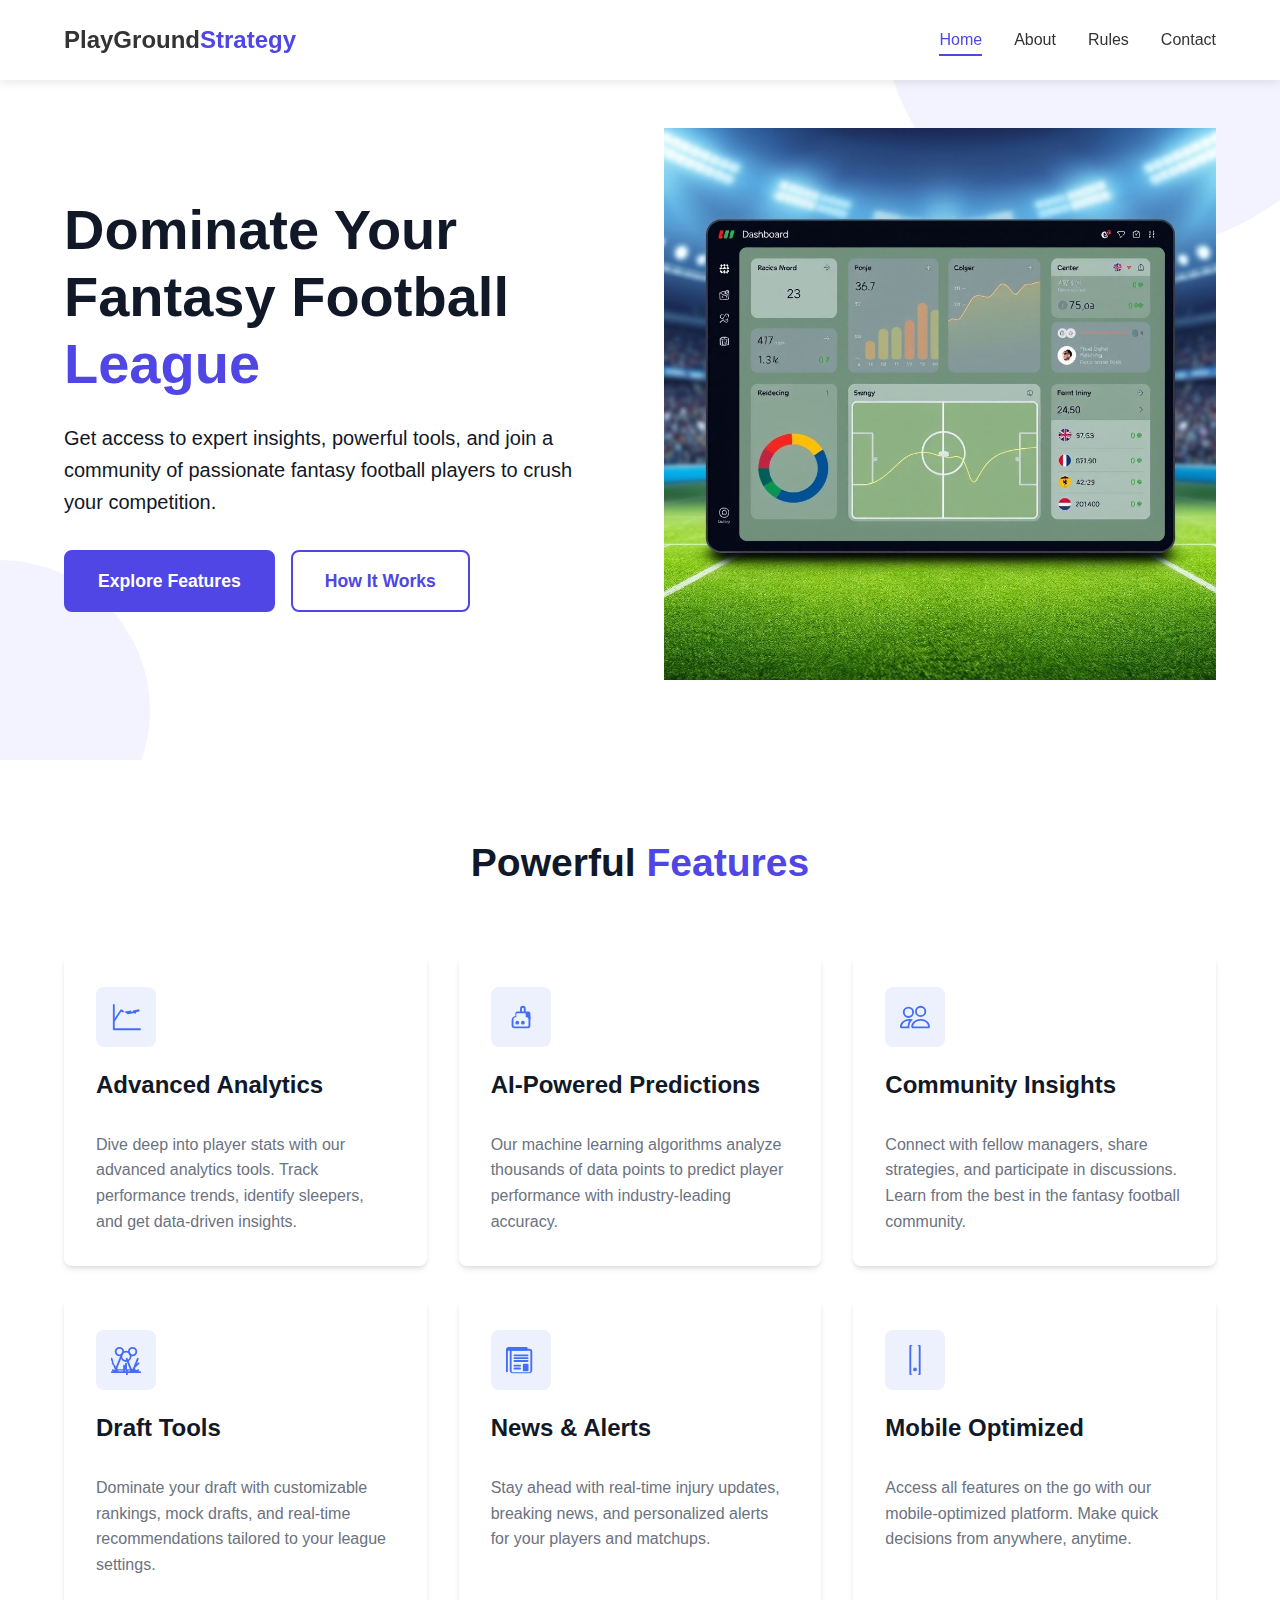
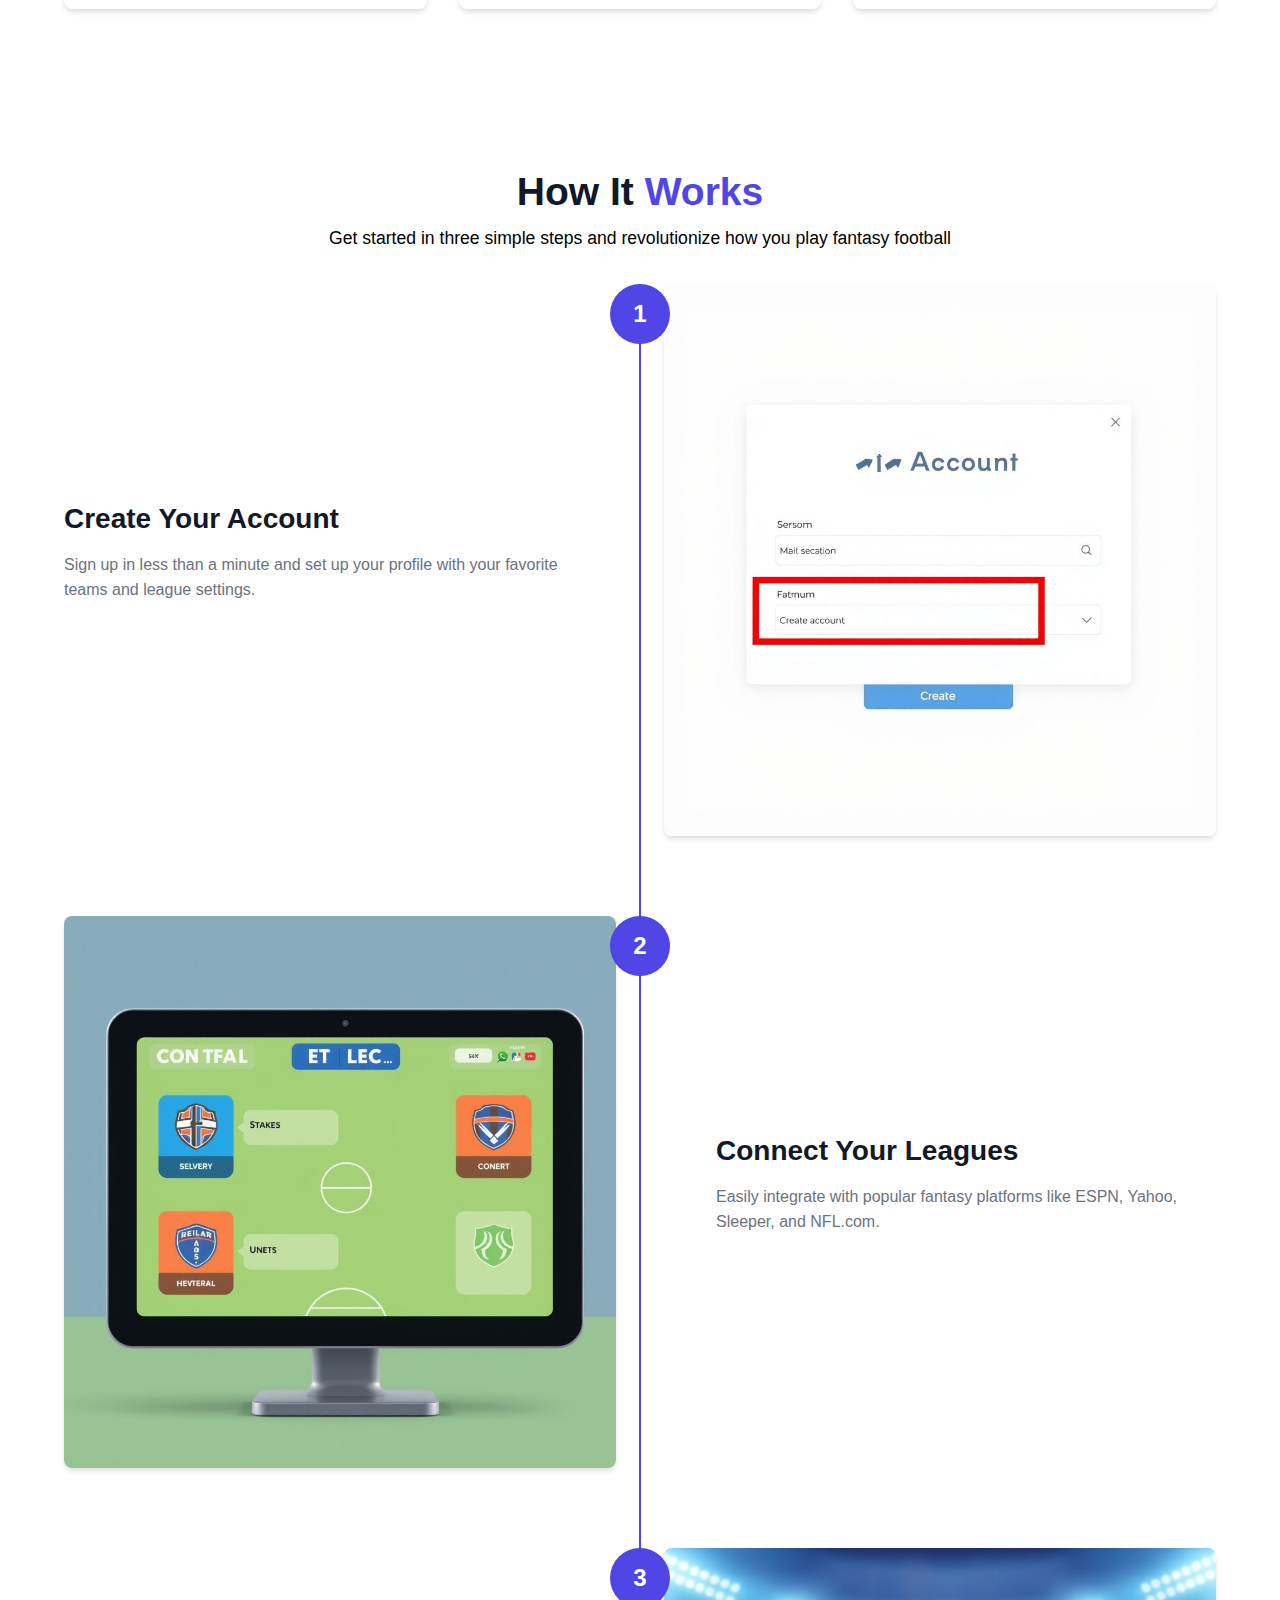
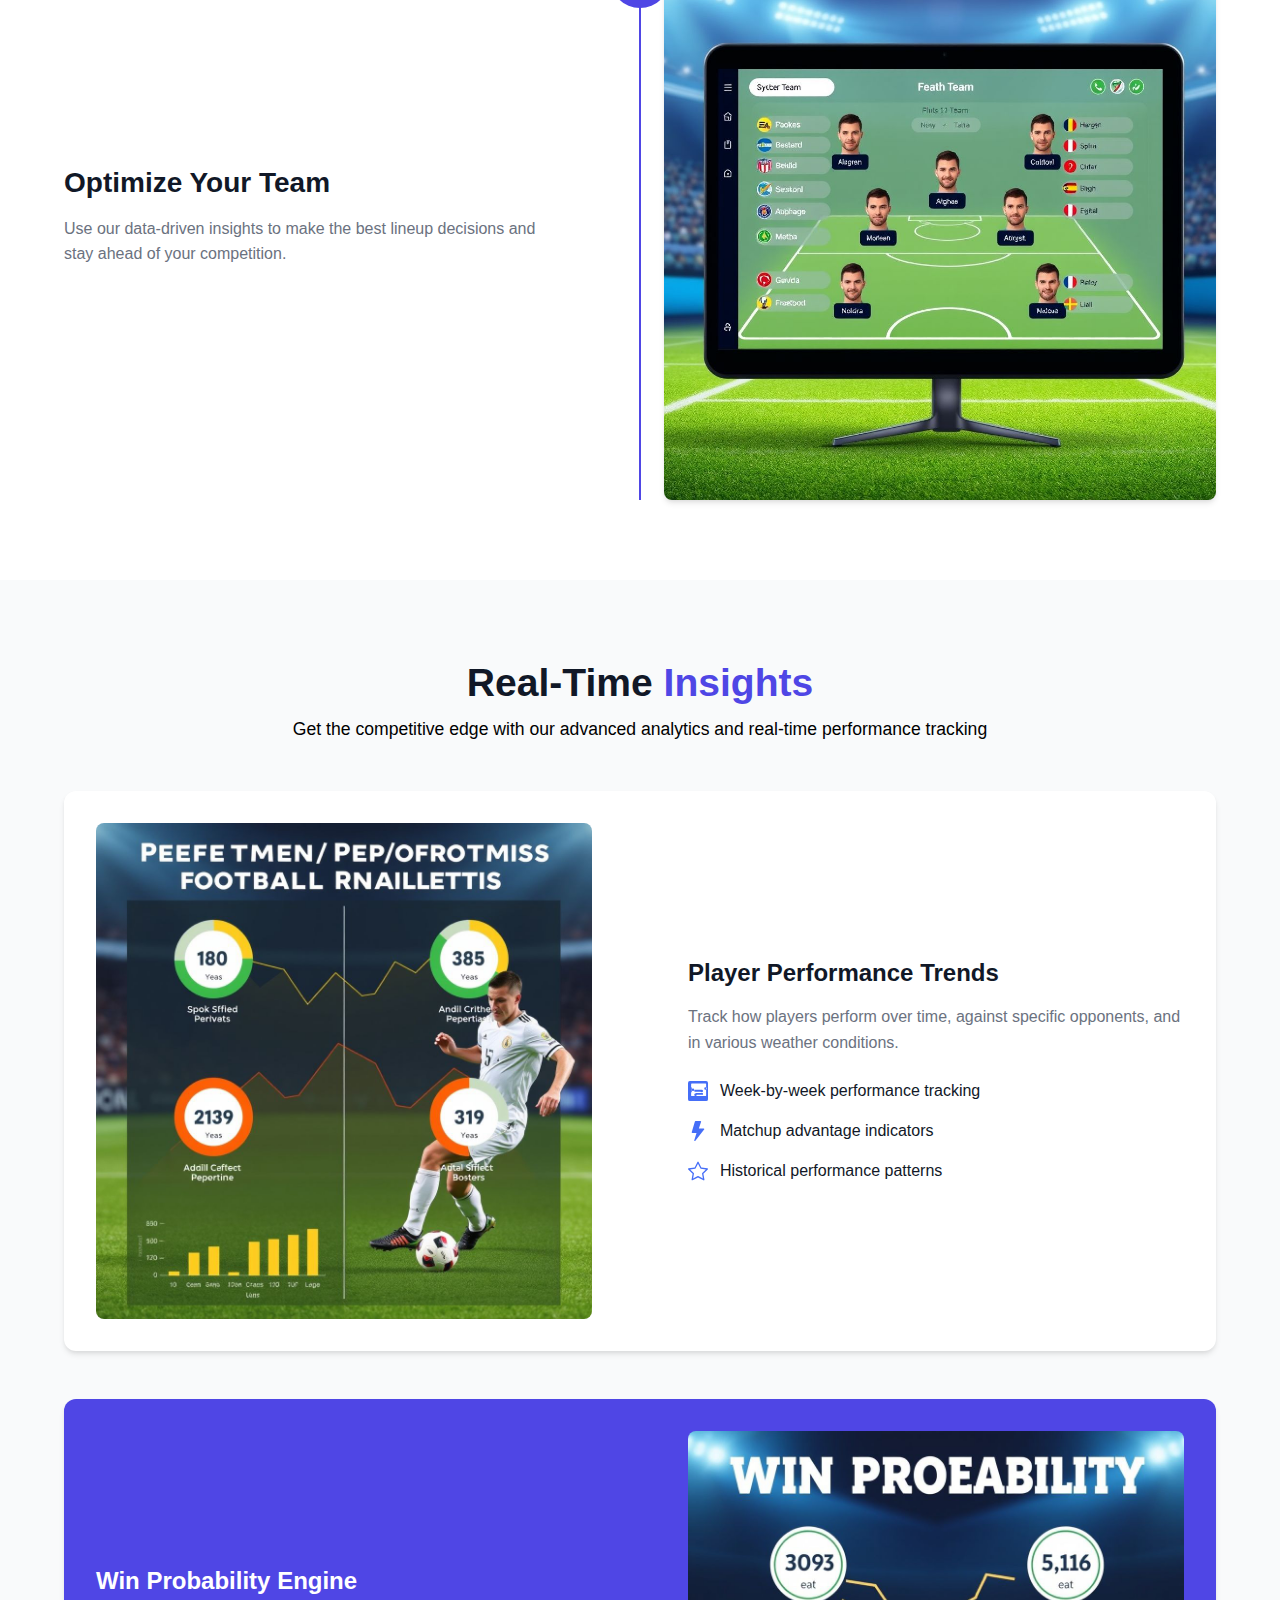
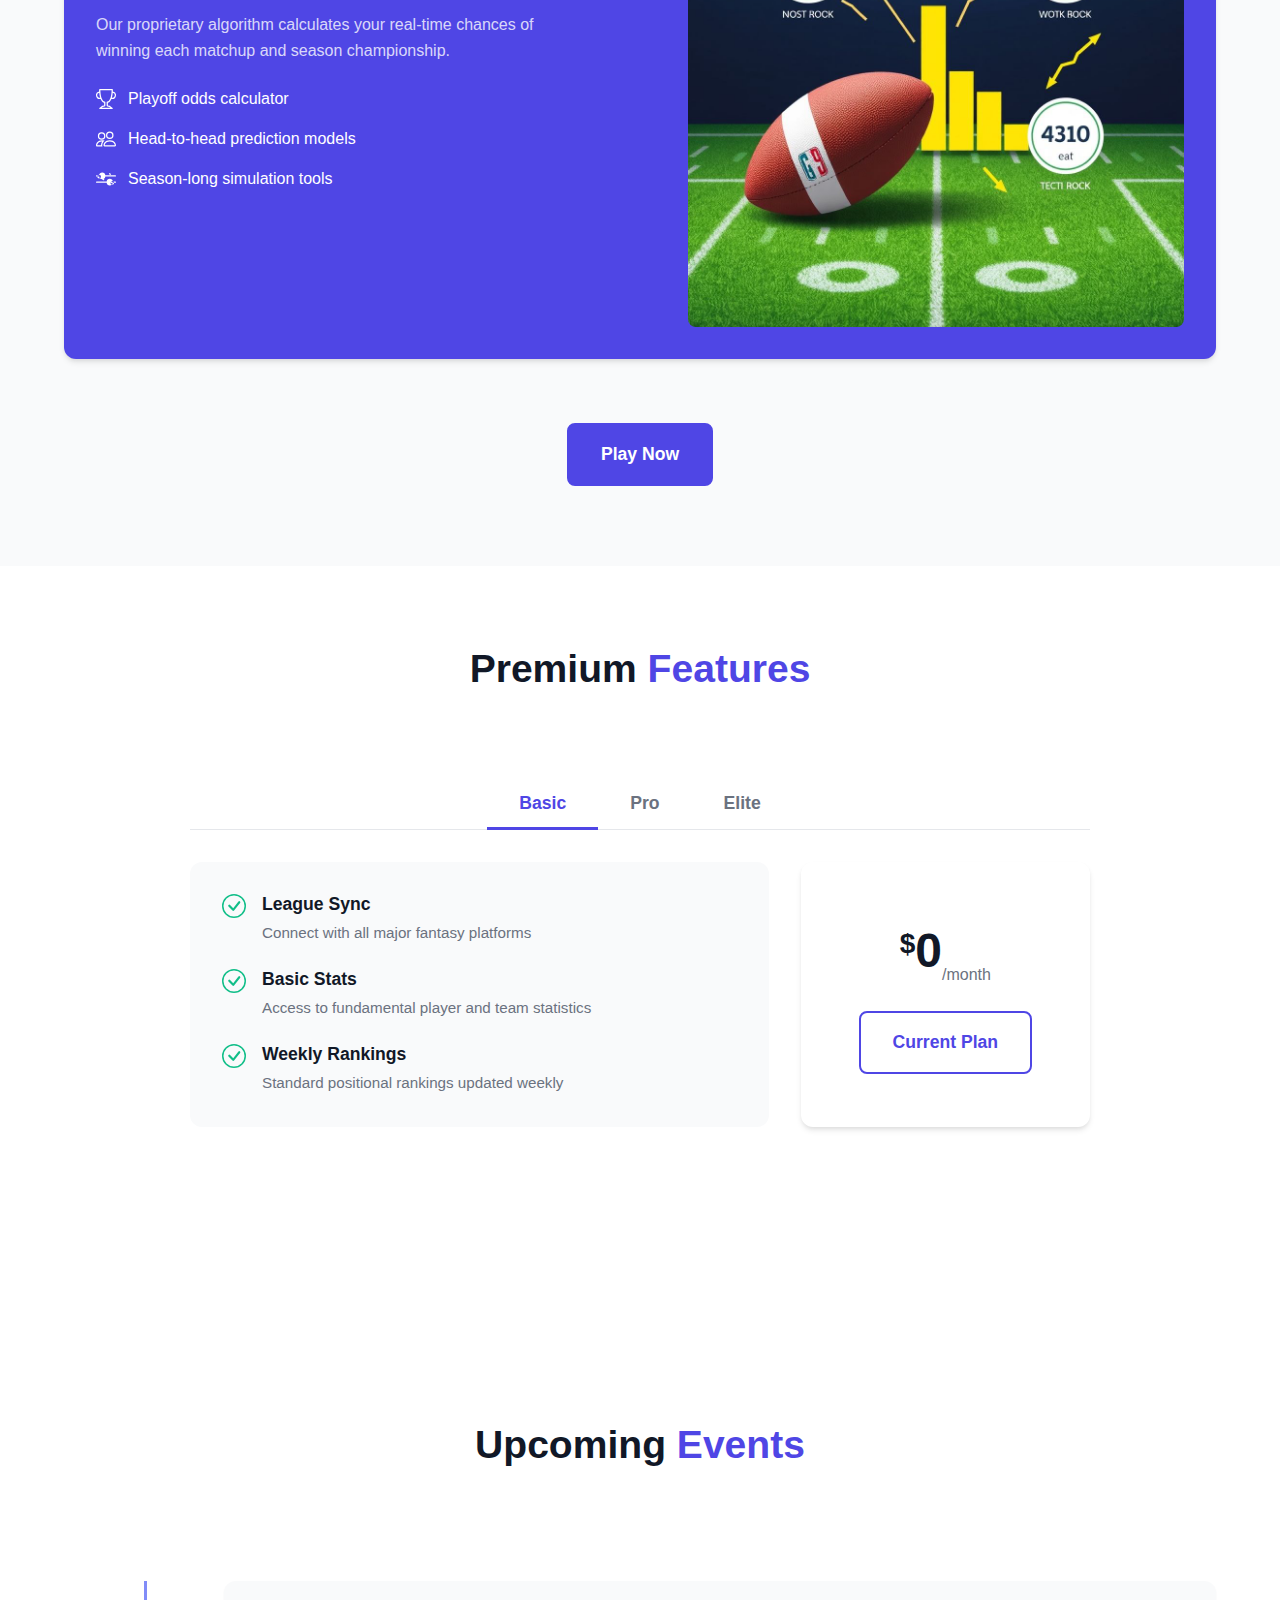
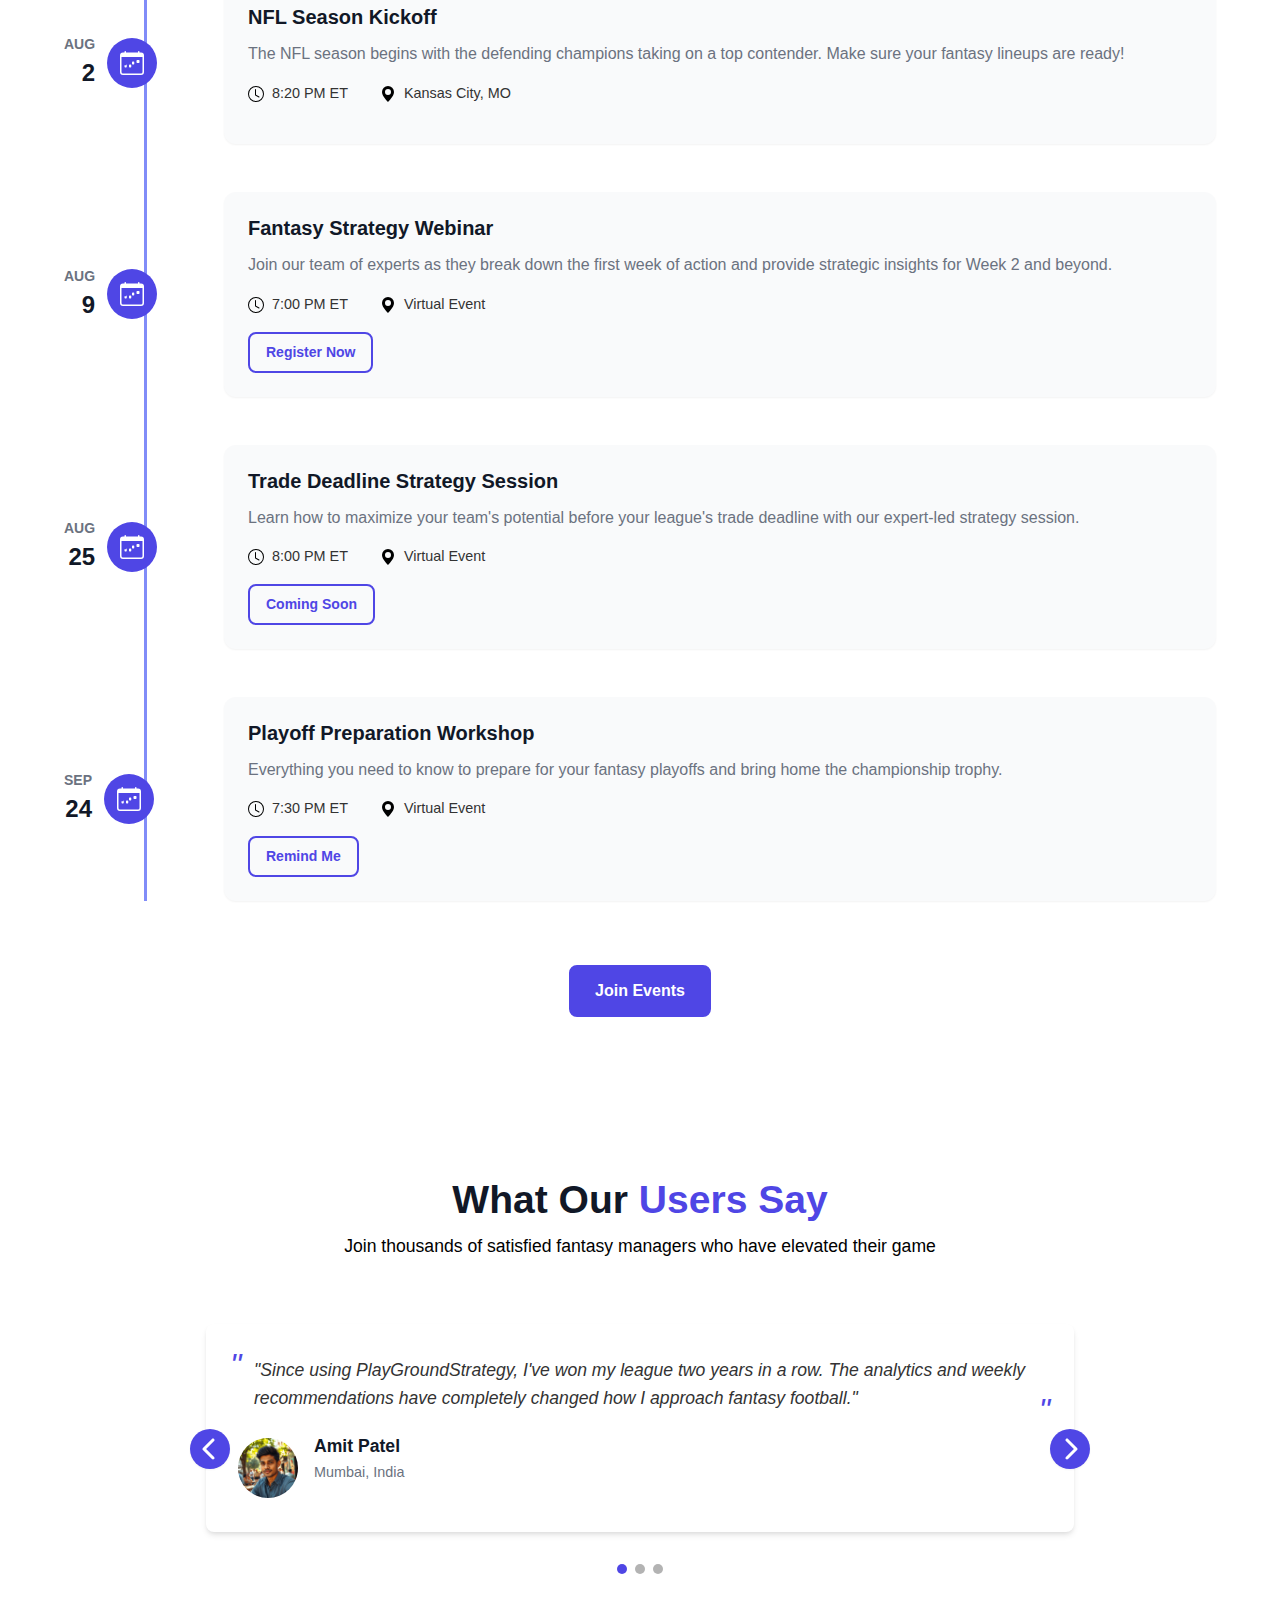
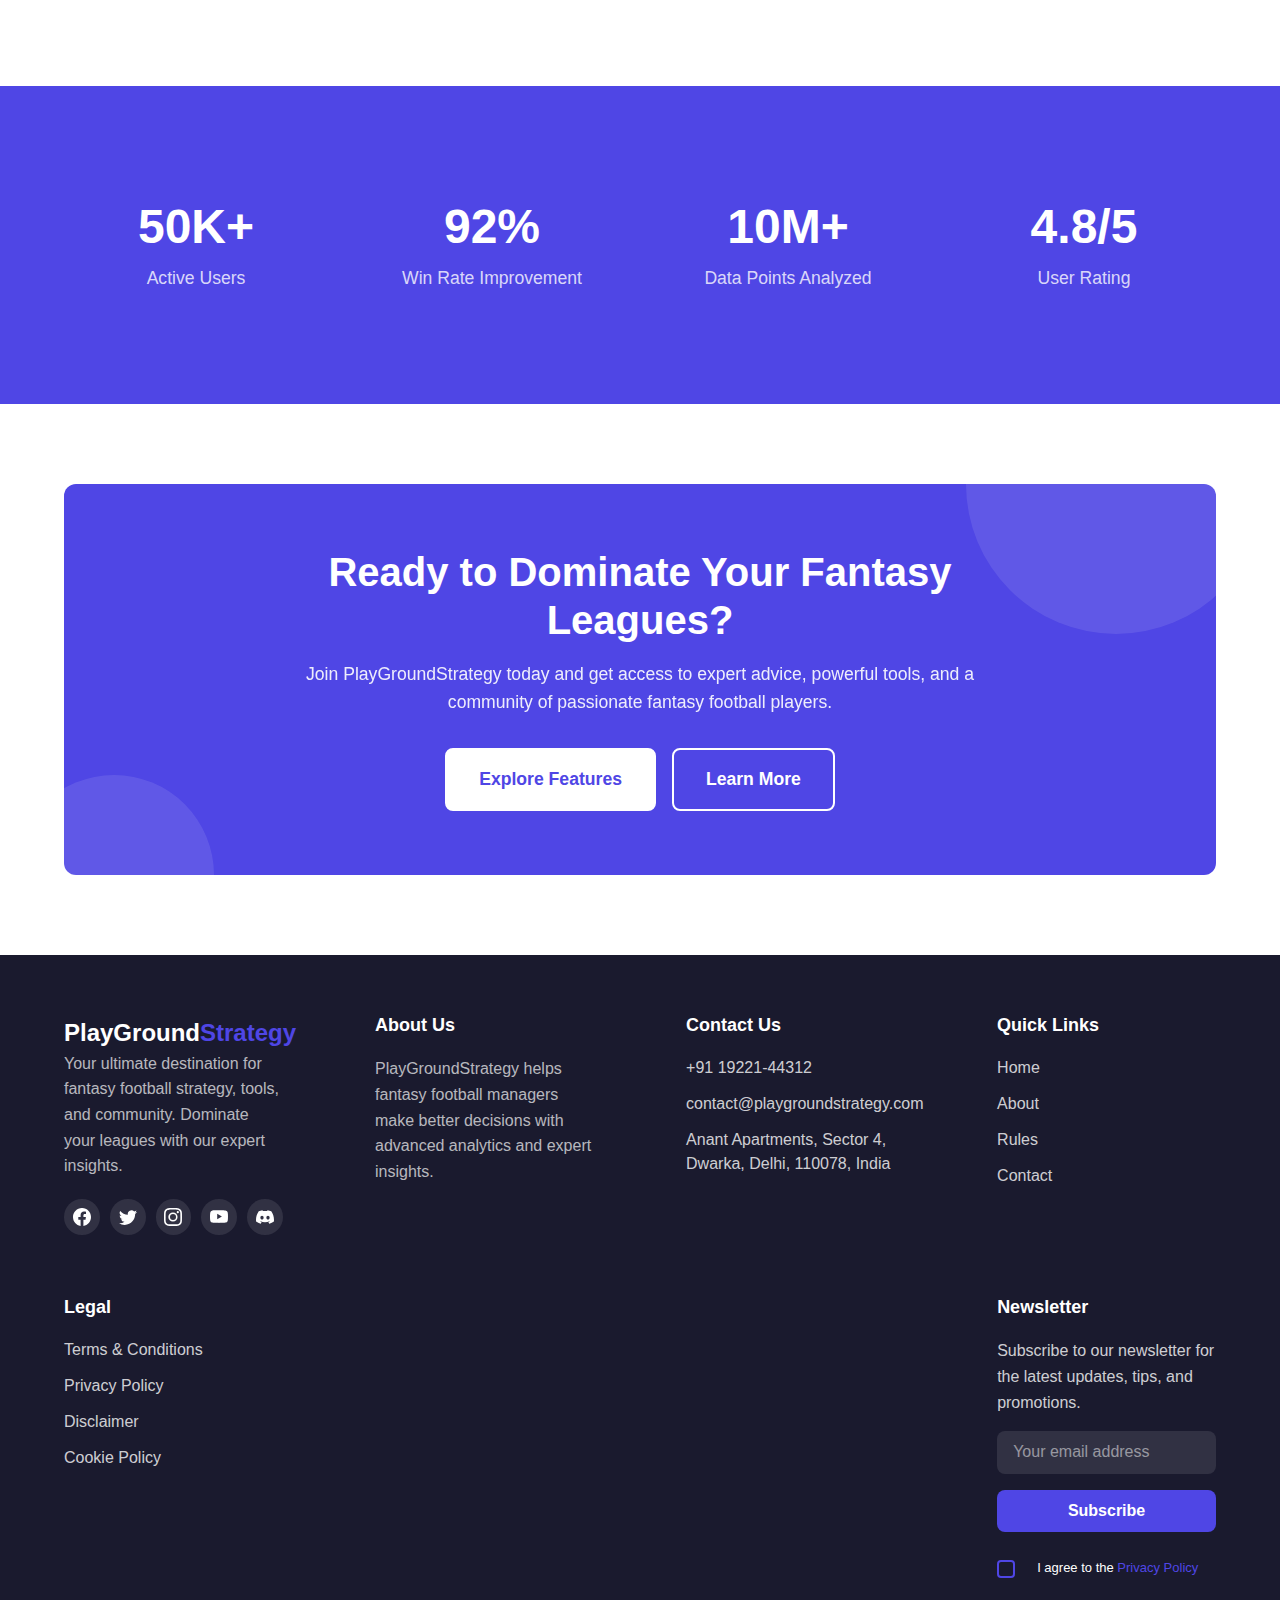
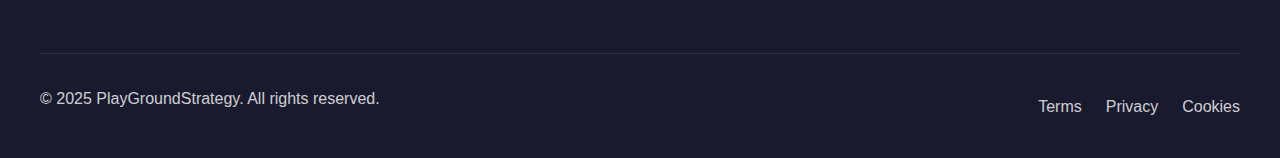
==== index.html @ 91239f59 "initial commit" ====
<!DOCTYPE html>
<html lang="en">
<head>
    <meta charset="UTF-8">
    <meta name="viewport" content="width=device-width, initial-scale=1.0">
    <title>PlayGroundStrategy - Fantasy Football Platform</title>
    <meta name="description" content="Elevate your fantasy football game with PlayGroundStrategy. Get expert insights, powerful tools, and join a community of passionate fantasy football players.">
    <link rel="canonical" href="https://championleaguezone.com/" />
    
    <!-- Favicon -->
    <link rel="shortcut icon" href="images/favicon.ico" type="image/x-icon">
    
    <!-- CSS -->
    <link rel="stylesheet" href="css/reset.css">
    <link rel="stylesheet" href="css/fonts.css">
    <link rel="stylesheet" href="css/style.css">
  
</head>
<body>
    <!-- Header Section -->
    <header class="header">
        <div class="container">
            <div class="header__inner">
                <a href="index.html" class="logo">
                    <span class="logo__text">PlayGround<span class="logo__highlight">Strategy</span></span>
                </a>
                <nav class="nav">
                    <ul class="nav__list">
                        <li><a href="index.html" class="nav__link active">Home</a></li>
                        <li><a href="about.html" class="nav__link">About</a></li>
                        <li><a href="rules.html" class="nav__link">Rules</a></li>
                        <li><a href="contact.html" class="nav__link">Contact</a></li>
                    </ul>
                </nav>
                
                <button class="menu-toggle">
                    <span class="menu-toggle__bar"></span>
                    <span class="menu-toggle__bar"></span>
                    <span class="menu-toggle__bar"></span>
                </button>
            </div>
        </div>
    </header>
<main>
    <!-- Hero Section -->
    <section class="hero">
        <div class="container">
            <div class="hero__inner">
                <div class="hero__content">
                    <h1 class="hero__title">Dominate Your Fantasy Football <span class="highlight">League</span></h1>
                    <p class="hero__subtitle">Get access to expert insights, powerful tools, and join a community of passionate fantasy football players to crush your competition.</p>
                    <div class="hero__buttons">
                        <a href="#features" class="btn btn--primary btn--large">Explore Features</a>
                        <a href="#how-it-works" class="btn btn--outline btn--large">How It Works</a>
                    </div>
                </div>
                <div class="hero__image">
                    <img src="images/hero-image.jpg" alt="Fantasy Football Dashboard">
                </div>
            </div>
        </div>
        <div class="hero__background">
            <div class="hero__shape hero__shape--1"></div>
            <div class="hero__shape hero__shape--2"></div>
        </div>
    </section>

    <!-- Features Section -->
    <section id="features" class="features">
        <div class="container">
            <div class="section-header">
                <h2 class="section-title">Powerful <span class="highlight">Features</span></h2>
                <p class="section-subtitle">Everything you need to make smarter decisions and win your fantasy leagues</p>
            </div>
            <div class="features__grid">
                <div class="feature-card">
                    <div class="feature-card__icon">
                        <img src="images/icons/chart-line.svg" alt="Analytics" class="icon">
                    </div>
                    <h3 class="feature-card__title">Advanced Analytics</h3>
                    <p class="feature-card__text">Dive deep into player stats with our advanced analytics tools. Track performance trends, identify sleepers, and get data-driven insights.</p>
                </div>
                <div class="feature-card">
                    <div class="feature-card__icon">
                        <img src="images/icons/robot.svg" alt="AI" class="icon">
                    </div>
                    <h3 class="feature-card__title">AI-Powered Predictions</h3>
                    <p class="feature-card__text">Our machine learning algorithms analyze thousands of data points to predict player performance with industry-leading accuracy.</p>
                </div>
                <div class="feature-card">
                    <div class="feature-card__icon">
                        <img src="images/icons/users.svg" alt="Community" class="icon">
                    </div>
                    <h3 class="feature-card__title">Community Insights</h3>
                    <p class="feature-card__text">Connect with fellow managers, share strategies, and participate in discussions. Learn from the best in the fantasy football community.</p>
                </div>
                <div class="feature-card">
                    <div class="feature-card__icon">
                        <img src="images/icons/tools.svg" alt="Draft Tools" class="icon">
                    </div>
                    <h3 class="feature-card__title">Draft Tools</h3>
                    <p class="feature-card__text">Dominate your draft with customizable rankings, mock drafts, and real-time recommendations tailored to your league settings.</p>
                </div>
                <div class="feature-card">
                    <div class="feature-card__icon">
                        <img src="images/icons/newspaper.svg" alt="News" class="icon">
                    </div>
                    <h3 class="feature-card__title">News & Alerts</h3>
                    <p class="feature-card__text">Stay ahead with real-time injury updates, breaking news, and personalized alerts for your players and matchups.</p>
                </div>
                <div class="feature-card">
                    <div class="feature-card__icon">
                        <img src="images/icons/mobile.svg" alt="Mobile" class="icon">
                    </div>
                    <h3 class="feature-card__title">Mobile Optimized</h3>
                    <p class="feature-card__text">Access all features on the go with our mobile-optimized platform. Make quick decisions from anywhere, anytime.</p>
                </div>
            </div>
        </div>
    </section>

    <!-- How It Works Section -->
    <section id="how-it-works" class="how-it-works">
        <div class="container">
            <div class="section-header">
                <h2 class="section-title">How It <span class="highlight">Works</span></h2>
                <p class="section-subtitle">Get started in three simple steps and revolutionize how you play fantasy football</p>
            </div>
            <div class="steps">
                <div class="step">
                    <div class="step__number">1</div>
                    <div class="step__content">
                        <h3 class="step__title">Create Your Account</h3>
                        <p class="step__text">Sign up in less than a minute and set up your profile with your favorite teams and league settings.</p>
                    </div>
                    <div class="step__image">
                        <img src="images/step1.jpg" alt="Create Account">
                    </div>
                </div>
                <div class="step">
                    <div class="step__number">2</div>
                    <div class="step__content">
                        <h3 class="step__title">Connect Your Leagues</h3>
                        <p class="step__text">Easily integrate with popular fantasy platforms like ESPN, Yahoo, Sleeper, and NFL.com.</p>
                    </div>
                    <div class="step__image">
                        <img src="images/step2.jpg" alt="Connect Leagues">
                    </div>
                </div>
                <div class="step">
                    <div class="step__number">3</div>
                    <div class="step__content">
                        <h3 class="step__title">Optimize Your Team</h3>
                        <p class="step__text">Use our data-driven insights to make the best lineup decisions and stay ahead of your competition.</p>
                    </div>
                    <div class="step__image">
                        <img src="images/step3.jpg" alt="Optimize Team">
                    </div>
                </div>
            </div>
        </div>
    </section>
    
    <!-- Game Stats Section (NEW) -->
    <section id="game-stats" class="game-stats">
        <div class="container">
            <div class="section-header">
                <h2 class="section-title">Real-Time <span class="highlight">Insights</span></h2>
                <p class="section-subtitle">Get the competitive edge with our advanced analytics and real-time performance tracking</p>
            </div>
            
            <div class="game-stats__grid">
                <div class="game-stats__card">
                    <div class="game-stats__chart">
                        <img src="images/chart-sample.jpg" alt="Performance Analytics" class="game-stats__chart-img">
                    </div>
                    <div class="game-stats__content">
                        <h3 class="game-stats__title">Player Performance Trends</h3>
                        <p class="game-stats__text">Track how players perform over time, against specific opponents, and in various weather conditions.</p>
                        <ul class="game-stats__features">
                            <li>
                                <img src="images/icons/chart.svg" alt="Chart" class="icon">
                                <span>Week-by-week performance tracking</span>
                            </li>
                            <li>
                                <img src="images/icons/lightning.svg" alt="Lightning" class="icon">
                                <span>Matchup advantage indicators</span>
                            </li>
                            <li>
                                <img src="images/icons/star.svg" alt="Star" class="icon">
                                <span>Historical performance patterns</span>
                            </li>
                        </ul>
                    </div>
                </div>
                
                <div class="game-stats__card game-stats__card--alt">
                    <div class="game-stats__content">
                        <h3 class="game-stats__title">Win Probability Engine</h3>
                        <p class="game-stats__text">Our proprietary algorithm calculates your real-time chances of winning each matchup and season championship.</p>
                        <ul class="game-stats__features">
                            <li>
                                <img src="images/icons/trophy.svg" alt="Trophy" class="icon">
                                <span>Playoff odds calculator</span>
                            </li>
                            <li>
                                <img src="images/icons/users.svg" alt="Users" class="icon">
                                <span>Head-to-head prediction models</span>
                            </li>
                            <li>
                                <img src="images/icons/random.svg" alt="Random" class="icon">
                                <span>Season-long simulation tools</span>
                            </li>
                        </ul>
                    </div>
                    <div class="game-stats__chart">
                        <img src="images/win-probability.jpg" alt="Win Probability" class="game-stats__chart-img">
                    </div>
                </div>
            </div>
            
            <div class="text-center mt-4">
                <a href="contact.html" class="btn btn--primary btn--large">Play Now</a>
            </div>
        </div>
    </section>
    
    <!-- Premium Features Section (NEW) -->
    <section id="premium" class="premium">
        <div class="container">
            <div class="premium__inner">
                <div class="section-header">
                    <h2 class="section-title">Premium <span class="highlight">Features</span></h2>
                    <p class="section-subtitle">Take your fantasy football game to the next level with our premium offerings</p>
                </div>
                
                <div class="premium__tabs">
                    <div class="premium__tab-nav">
                        <button class="premium__tab-btn active" data-tab="basic">Basic</button>
                        <button class="premium__tab-btn" data-tab="pro">Pro</button>
                        <button class="premium__tab-btn" data-tab="elite">Elite</button>
                    </div>
                    
                    <div class="premium__tab-content">
                        <div class="premium__tab-pane active" id="basic">
                            <div class="premium__features">
                                <div class="premium__feature">
                                    <div class="premium__feature-icon">
                                        <img src="images/icons/check-circle.svg" alt="Check" class="icon">
                                    </div>
                                    <div class="premium__feature-text">
                                        <h4>League Sync</h4>
                                        <p>Connect with all major fantasy platforms</p>
                                    </div>
                                </div>
                                <div class="premium__feature">
                                    <div class="premium__feature-icon">
                                        <img src="images/icons/check-circle.svg" alt="Check" class="icon">
                                    </div>
                                    <div class="premium__feature-text">
                                        <h4>Basic Stats</h4>
                                        <p>Access to fundamental player and team statistics</p>
                                    </div>
                                </div>
                                <div class="premium__feature">
                                    <div class="premium__feature-icon">
                                        <img src="images/icons/check-circle.svg" alt="Check" class="icon">
                                    </div>
                                    <div class="premium__feature-text">
                                        <h4>Weekly Rankings</h4>
                                        <p>Standard positional rankings updated weekly</p>
                                    </div>
                                </div>
                            </div>
                            <div class="premium__cta">
                                <div class="premium__price">
                                    <span class="premium__price-currency">$</span>
                                    <span class="premium__price-amount">0</span>
                                    <span class="premium__price-period">/month</span>
                                </div>
                                <a href="javascript:void(0);" class="btn btn--outline btn--large">Current Plan</a>
                            </div>
                        </div>
                        
                        <div class="premium__tab-pane" id="pro">
                            <div class="premium__features">
                                <div class="premium__feature">
                                    <div class="premium__feature-icon">
                                        <img src="images/icons/check-circle.svg" alt="Check" class="icon">
                                    </div>
                                    <div class="premium__feature-text">
                                        <h4>All Basic Features</h4>
                                        <p>Everything included in the Basic plan</p>
                                    </div>
                                </div>
                                <div class="premium__feature">
                                    <div class="premium__feature-icon">
                                        <img src="images/icons/check-circle.svg" alt="Check" class="icon">
                                    </div>
                                    <div class="premium__feature-text">
                                        <h4>Advanced Analytics</h4>
                                        <p>Detailed performance metrics and trend analysis</p>
                                    </div>
                                </div>
                                <div class="premium__feature">
                                    <div class="premium__feature-icon">
                                        <img src="images/icons/check-circle.svg" alt="Check" class="icon">
                                    </div>
                                    <div class="premium__feature-text">
                                        <h4>Start/Sit Assistant</h4>
                                        <p>AI-powered lineup optimization recommendations</p>
                                    </div>
                                </div>
                                <div class="premium__feature">
                                    <div class="premium__feature-icon">
                                        <img src="images/icons/check-circle.svg" alt="Check" class="icon">
                                    </div>
                                    <div class="premium__feature-text">
                                        <h4>Trade Analyzer</h4>
                                        <p>Instant trade value assessment with projections</p>
                                    </div>
                                </div>
                            </div>
                            <div class="premium__cta">
                                <div class="premium__price">
                                    <span class="premium__price-currency">$</span>
                                    <span class="premium__price-amount">9.99</span>
                                    <span class="premium__price-period">/month</span>
                                </div>
                                <a href="contact.html" class="btn btn--primary btn--large">Upgrade Now</a>
                            </div>
                        </div>
                        
                        <div class="premium__tab-pane" id="elite">
                            <div class="premium__features">
                                <div class="premium__feature">
                                    <div class="premium__feature-icon">
                                        <img src="images/icons/check-circle.svg" alt="Check" class="icon">
                                    </div>
                                    <div class="premium__feature-text">
                                        <h4>All Pro Features</h4>
                                        <p>Everything included in the Pro plan</p>
                                    </div>
                                </div>
                                <div class="premium__feature">
                                    <div class="premium__feature-icon">
                                        <img src="images/icons/check-circle.svg" alt="Check" class="icon">
                                    </div>
                                    <div class="premium__feature-text">
                                        <h4>Predictive Algorithms</h4>
                                        <p>Machine learning models for future performance prediction</p>
                                    </div>
                                </div>
                                <div class="premium__feature">
                                    <div class="premium__feature-icon">
                                        <img src="images/icons/check-circle.svg" alt="Check" class="icon">
                                    </div>
                                    <div class="premium__feature-text">
                                        <h4>Expert Chat Access</h4>
                                        <p>Direct messaging with fantasy football analysts</p>
                                    </div>
                                </div>
                                <div class="premium__feature">
                                    <div class="premium__feature-icon">
                                        <img src="images/icons/check-circle.svg" alt="Check" class="icon">
                                    </div>
                                    <div class="premium__feature-text">
                                        <h4>Custom League Analysis</h4>
                                        <p>Personalized weekly reports for your specific leagues</p>
                                    </div>
                                </div>
                                <div class="premium__feature">
                                    <div class="premium__feature-icon">
                                        <img src="images/icons/check-circle.svg" alt="Check" class="icon">
                                    </div>
                                    <div class="premium__feature-text">
                                        <h4>Dynasty Tools</h4>
                                        <p>Long-term player valuation and draft pick calculators</p>
                                    </div>
                                </div>
                            </div>
                            <div class="premium__cta">
                                <div class="premium__price">
                                    <span class="premium__price-currency">$</span>
                                    <span class="premium__price-amount">19.99</span>
                                    <span class="premium__price-period">/month</span>
                                </div>
                                <a href="contact.html" class="btn btn--secondary btn--large">Go Elite</a>
                            </div>
                        </div>
                    </div>
                </div>
            </div>
        </div>
    </section>
    
    <!-- Events Calendar (NEW) -->
    <section id="events" class="events">
        <div class="container">
            <div class="section-header">
                <h2 class="section-title">Upcoming <span class="highlight">Events</span></h2>
                <p class="section-subtitle">Stay up to date with important fantasy football dates and PlayGroundStrategy exclusive events</p>
            </div>
            
            <div class="events__timeline">
                <!-- Event items will be dynamically updated with JavaScript -->
                <div class="events__item">
                    <div class="events__date">
                        <div class="events__date-text">
                            <span class="events__month">SEP</span>
                            <span class="events__day">7</span>
                        </div>
                        <div class="events__date-icon">
                            <img src="images/icons/event.svg" alt="Event" class="icon">
                        </div>
                    </div>
                    <div class="events__content">
                        <h3 class="events__title">NFL Season Kickoff</h3>
                        <p class="events__description">The 2025 NFL season begins with the defending champions taking on a top contender. Make sure your fantasy lineups are ready!</p>
                        <div class="events__meta">
                            <span class="events__time">8:20 PM ET</span>
                            <span class="events__location">Kansas City, MO</span>
                        </div>
                    </div>
                </div>
                
                <div class="events__item">
                    <div class="events__date">
                        <div class="events__date-text">
                            <span class="events__month">SEP</span>
                            <span class="events__day">15</span>
                        </div>
                        <div class="events__date-icon">
                            <img src="images/icons/event.svg" alt="Event" class="icon">
                        </div>
                    </div>
                    <div class="events__content">
                        <h3 class="events__title">Fantasy Strategy Webinar</h3>
                        <p class="events__description">Join our team of experts as they break down the first week of action and provide strategic insights for Week 2 and beyond.</p>
                        <div class="events__meta">
                            <span class="events__time">7:00 PM ET</span>
                            <span class="events__location">Virtual Event</span>
                        </div>
                        <a href="contact.html" class="btn btn--outline btn--small events__button">Register Now</a>
                    </div>
                </div>
                
                <div class="events__item">
                    <div class="events__date">
                        <div class="events__date-text">
                            <span class="events__month">OCT</span>
                            <span class="events__day">31</span>
                        </div>
                        <div class="events__date-icon">
                            <img src="images/icons/event.svg" alt="Event" class="icon">
                        </div>
                    </div>
                    <div class="events__content">
                        <h3 class="events__title">Trade Deadline Strategy Session</h3>
                        <p class="events__description">Learn how to maximize your team's potential before your league's trade deadline with our expert-led strategy session.</p>
                        <div class="events__meta">
                            <span class="events__time">8:00 PM ET</span>
                            <span class="events__location">Virtual Event</span>
                        </div>
                        <a href="contact.html" class="btn btn--outline btn--small events__button">Coming Soon</a>
                    </div>
                </div>
                
                <div class="events__item">
                    <div class="events__date">
                        <div class="events__date-text">
                            <span class="events__month">DEC</span>
                            <span class="events__day">10</span>
                        </div>
                        <div class="events__date-icon">
                            <img src="images/icons/event.svg" alt="Event" class="icon">
                        </div>
                    </div>
                    <div class="events__content">
                        <h3 class="events__title">Playoff Preparation Workshop</h3>
                        <p class="events__description">Everything you need to know to prepare for your fantasy playoffs and bring home the championship trophy.</p>
                        <div class="events__meta">
                            <span class="events__time">7:30 PM ET</span>
                            <span class="events__location">Virtual Event</span>
                        </div>
                        <a href="contact.html" class="btn btn--outline btn--small events__button">Remind Me</a>
                    </div>
                </div>
            </div>
            
            <div class="text-center mt-4">
                <a href="contact.html" class="btn btn--primary">Join Events</a>
            </div>
        </div>
    </section>

    <!-- Testimonials Section -->
    <section class="testimonials">
        <div class="container">
            <div class="section-header">
                <h2 class="section-title">What Our <span class="highlight">Users Say</span></h2>
                <p class="section-subtitle">Join thousands of satisfied fantasy managers who have elevated their game</p>
            </div>
            <div class="testimonials__slider">
                <div class="testimonial">
                    <div class="testimonial__content">
                        <p class="testimonial__text">"Since using PlayGroundStrategy, I've won my league two years in a row. The analytics and weekly recommendations have completely changed how I approach fantasy football."</p>
                    </div>
                    <div class="testimonial__author">
                        <div class="testimonial__avatar">
                            <img src="images/avatar1.jpg" alt="Amit Patel">
                        </div>
                        <div class="testimonial__info">
                            <h4 class="testimonial__name">Amit Patel</h4>
                            <p class="testimonial__position">Mumbai, India</p>
                        </div>
                    </div>
                </div>
                <div class="testimonial">
                    <div class="testimonial__content">
                        <p class="testimonial__text">"The draft tools alone are worth the subscription. I was able to spot value picks that everyone else missed, and it made all the difference in my season."</p>
                    </div>
                    <div class="testimonial__author">
                        <div class="testimonial__avatar">
                            <img src="images/avatar2.jpg" alt="Rajesh Kumar">
                        </div>
                        <div class="testimonial__info">
                            <h4 class="testimonial__name">Rajesh Kumar</h4>
                            <p class="testimonial__position">Delhi, India</p>
                        </div>
                    </div>
                </div>
                <div class="testimonial">
                    <div class="testimonial__content">
                        <p class="testimonial__text">"I love the community aspect. Getting advice from experienced players and sharing strategies has improved my game more than any other platform I've tried."</p>
                    </div>
                    <div class="testimonial__author">
                        <div class="testimonial__avatar">
                            <img src="images/avatar3.jpg" alt="Priya Sharma">
                        </div>
                        <div class="testimonial__info">
                            <h4 class="testimonial__name">Priya Sharma</h4>
                            <p class="testimonial__position">Bangalore, India</p>
                        </div>
                    </div>
                </div>
                <button class="testimonials__prev">
                    <img src="images/icons/chevron-left.svg" alt="Previous" class="icon">
                </button>
                <button class="testimonials__next">
                    <img src="images/icons/chevron-right.svg" alt="Next" class="icon">
                </button>
                <div class="testimonials__dots">
                    <span class="testimonials__dot"></span>
                    <span class="testimonials__dot"></span>
                    <span class="testimonials__dot"></span>
                </div>
            </div>
        </div>
    </section>

    <!-- Stats Section -->
    <section class="stats">
        <div class="container">
            <div class="stats__grid">
                <div class="stat-card">
                    <h3 class="stat-card__number">50K+</h3>
                    <p class="stat-card__text">Active Users</p>
                </div>
                <div class="stat-card">
                    <h3 class="stat-card__number">92%</h3>
                    <p class="stat-card__text">Win Rate Improvement</p>
                </div>
                <div class="stat-card">
                    <h3 class="stat-card__number">10M+</h3>
                    <p class="stat-card__text">Data Points Analyzed</p>
                </div>
                <div class="stat-card">
                    <h3 class="stat-card__number">4.8/5</h3>
                    <p class="stat-card__text">User Rating</p>
                </div>
            </div>
        </div>
    </section>

    <!-- CTA Section -->
    <section class="cta">
        <div class="container">
            <div class="cta__inner">
                <div class="cta__content">
                    <h2 class="cta__title">Ready to Dominate Your Fantasy Leagues?</h2>
                    <p class="cta__text">Join PlayGroundStrategy today and get access to expert advice, powerful tools, and a community of passionate fantasy football players.</p>
                    <div class="cta__buttons">
                        <a href="#features" class="btn btn--light btn--large">Explore Features</a>
                        <a href="#how-it-works" class="btn btn--outline-light btn--large">Learn More</a>
                    </div>
                </div>
                <div class="cta__background">
                    <div class="cta__shape cta__shape--1"></div>
                    <div class="cta__shape cta__shape--2"></div>
                </div>
            </div>
        </div>
    </section>
	</main>
    <!-- Footer -->
		<footer class="footer">
			<div class="footer__container container">
					<div class="footer__column">
							<a href="index.html" class="logo logo--footer">
									<span class="logo__text__white">PlayGround<span class="logo__highlight">Strategy</span></span>
							</a>
							<p class="footer__description">Your ultimate destination for fantasy football strategy, tools, and community. Dominate your leagues with our expert insights.</p>
							<div class="social-icons">
									<a href="contact.html" class="social-icon">
											<img src="images/icons/facebook.svg" alt="Facebook" class="icon">
									</a>
									<a href="contact.html" class="social-icon">
											<img src="images/icons/twitter.svg" alt="Twitter" class="icon">
									</a>
									<a href="contact.html" class="social-icon">
											<img src="images/icons/instagram.svg" alt="Instagram" class="icon">
									</a>
									<a href="contact.html" class="social-icon">
											<img src="images/icons/youtube.svg" alt="YouTube" class="icon">
									</a>
									<a href="contact.html" class="social-icon">
											<img src="images/icons/discord.svg" alt="Discord" class="icon">
									</a>
							</div>
					</div>
					
					<div class="footer__column">
							<h3 class="footer__title">About Us</h3>
							<p class="footer__description">PlayGroundStrategy helps fantasy football managers make better decisions with advanced analytics and expert insights.</p>
					</div>
					
					<div class="footer__column">
							<h3 class="footer__title">Contact Us</h3>
							<ul class="footer__links">
									<li>
											<a href="tel:+911922144312">+91 19221-44312</a>
									</li>
									<li>
											<a href="mailto:contact@playgroundstrategy.com">contact@playgroundstrategy.com</a>
									</li>
									<li><a href="https://maps.app.goo.gl/kwCK5Bu4vTT3rkNy8" target="_blank">Anant Apartments, Sector 4, Dwarka, Delhi, 110078, India</a></li>
							</ul>
					</div>
					
					<div class="footer__column">
							<h3 class="footer__title">Quick Links</h3>
							<ul class="footer__links">
									<li><a href="index.html">Home</a></li>
									<li><a href="about.html">About</a></li>
									<li><a href="rules.html">Rules</a></li>
									<li><a href="contact.html">Contact</a></li>
							</ul>
					</div>
					
					<div class="footer__column">
							<h3 class="footer__title">Legal</h3>
							<ul class="footer__links">
									<li><a href="terms-conditions.html">Terms & Conditions</a></li>
									<li><a href="privacy-policy.html">Privacy Policy</a></li>
									<li><a href="disclaimer.html">Disclaimer</a></li>
									<li><a href="cookies.html">Cookie Policy</a></li>
							</ul>
					</div>
					
					<div class="footer__column">
							<h3 class="footer__title">Newsletter</h3>
							<p class="footer__text">Subscribe to our newsletter for the latest updates, tips, and promotions.</p>
							<form class="footer__form">
									<input type="email" class="footer__input" placeholder="Your email address" required>
									<button type="submit" class="footer__button">Subscribe</button>
									<div class="form-group form-group--checkbox" style="margin-top: 10px;">
											<input type="checkbox" id="privacy-footer" name="privacy-footer" class="form-checkbox" required>
											<label for="privacy-footer" class="form-checkbox-label">I agree to the <a href="privacy-policy.html">Privacy Policy</a></label>
									</div>
							</form>
					</div>
			</div>
			
			<div class="footer__bottom">
					<p class="footer__copyright">&copy; 2025 PlayGroundStrategy. All rights reserved.</p>
					<div class="footer__bottom-links">
							<a href="terms-conditions.html">Terms</a>
							<a href="privacy-policy.html">Privacy</a>
							<a href="cookies.html">Cookies</a>
					</div>
			</div>
	</footer>

    <!-- Back to Top Button -->
    <button class="back-to-top">
        <img src="images/icons/arrow-up.svg" alt="Back to top" class="icon">
    </button>

    <!-- Scripts -->
    <script src="js/main.js"></script>
</body>
</html>
---- css/fonts.css ----
/* Poppins Font */
@font-face {
    font-family: 'Poppins';
    src: url('../fonts/Poppins-Thin.ttf') format('truetype');
    font-weight: 100;
    font-style: normal;
    font-display: swap;
}

@font-face {
    font-family: 'Poppins';
    src: url('../fonts/Poppins-ThinItalic.ttf') format('truetype');
    font-weight: 100;
    font-style: italic;
    font-display: swap;
}

@font-face {
    font-family: 'Poppins';
    src: url('../fonts/Poppins-ExtraLight.ttf') format('truetype');
    font-weight: 200;
    font-style: normal;
    font-display: swap;
}

@font-face {
    font-family: 'Poppins';
    src: url('../fonts/Poppins-ExtraLightItalic.ttf') format('truetype');
    font-weight: 200;
    font-style: italic;
    font-display: swap;
}

@font-face {
    font-family: 'Poppins';
    src: url('../fonts/Poppins-Light.ttf') format('truetype');
    font-weight: 300;
    font-style: normal;
    font-display: swap;
}

@font-face {
    font-family: 'Poppins';
    src: url('../fonts/Poppins-LightItalic.ttf') format('truetype');
    font-weight: 300;
    font-style: italic;
    font-display: swap;
}

@font-face {
    font-family: 'Poppins';
    src: url('../fonts/Poppins-Regular.ttf') format('truetype');
    font-weight: 400;
    font-style: normal;
    font-display: swap;
}

@font-face {
    font-family: 'Poppins';
    src: url('../fonts/Poppins-Italic.ttf') format('truetype');
    font-weight: 400;
    font-style: italic;
    font-display: swap;
}

@font-face {
    font-family: 'Poppins';
    src: url('../fonts/Poppins-Medium.ttf') format('truetype');
    font-weight: 500;
    font-style: normal;
    font-display: swap;
}

@font-face {
    font-family: 'Poppins';
    src: url('../fonts/Poppins-MediumItalic.ttf') format('truetype');
    font-weight: 500;
    font-style: italic;
    font-display: swap;
}

@font-face {
    font-family: 'Poppins';
    src: url('../fonts/Poppins-SemiBold.ttf') format('truetype');
    font-weight: 600;
    font-style: normal;
    font-display: swap;
}

@font-face {
    font-family: 'Poppins';
    src: url('../fonts/Poppins-SemiBoldItalic.ttf') format('truetype');
    font-weight: 600;
    font-style: italic;
    font-display: swap;
}

@font-face {
    font-family: 'Poppins';
    src: url('../fonts/Poppins-Bold.ttf') format('truetype');
    font-weight: 700;
    font-style: normal;
    font-display: swap;
}

@font-face {
    font-family: 'Poppins';
    src: url('../fonts/Poppins-BoldItalic.ttf') format('truetype');
    font-weight: 700;
    font-style: italic;
    font-display: swap;
}

@font-face {
    font-family: 'Poppins';
    src: url('../fonts/Poppins-ExtraBold.ttf') format('truetype');
    font-weight: 800;
    font-style: normal;
    font-display: swap;
}

@font-face {
    font-family: 'Poppins';
    src: url('../fonts/Poppins-ExtraBoldItalic.ttf') format('truetype');
    font-weight: 800;
    font-style: italic;
    font-display: swap;
}

@font-face {
    font-family: 'Poppins';
    src: url('../fonts/Poppins-Black.ttf') format('truetype');
    font-weight: 900;
    font-style: normal;
    font-display: swap;
}

@font-face {
    font-family: 'Poppins';
    src: url('../fonts/Poppins-BlackItalic.ttf') format('truetype');
    font-weight: 900;
    font-style: italic;
    font-display: swap;
}
---- css/style.css ----
/* Main Styles for PlayGroundStrategy */

/* ==================
   Variables
   ================== */
:root {
    /* Color Variables */
    --color-primary: #4f46e5;
    --color-primary-rgb: 79, 70, 229;
    --color-primary-dark: #3730a3;
    --color-primary-light: #818cf8;
    --color-secondary: #10b981;
    --color-secondary-dark: #059669;
    --color-secondary-light: #34d399;
    
    --color-success: #10b981;
    --color-warning: #f59e0b;
    --color-error: #ef4444;
    --color-info: #3b82f6;
    
    --color-dark: #111827;
    --color-dark-light: #374151;
    --color-white: #ffffff;
    --color-light: #f9fafb;
    --color-light-dark: #f3f4f6;
    
    --color-bg: #ffffff;
    --color-bg-light: #f9fafb;
    --color-bg-dark: #f3f4f6;
    
    --color-text: #333333;
    --color-text-light: #6b7280;
    --color-text-lighter: #9ca3af;
    --color-text-dark: #111827;
    
    --color-border: #e5e7eb;
    --color-border-dark: #d1d5db;
    
    /* Typography */
    --font-primary: 'Inter', -apple-system, BlinkMacSystemFont, 'Segoe UI', Roboto, Oxygen, Ubuntu, Cantarell, 'Open Sans', 'Helvetica Neue', sans-serif;
    --font-secondary: 'Poppins', -apple-system, BlinkMacSystemFont, 'Segoe UI', Roboto, Oxygen, Ubuntu, Cantarell, 'Open Sans', 'Helvetica Neue', sans-serif;
    --font-size-base: 1rem;
    --font-size-sm: 0.875rem;
    --font-size-xs: 0.75rem;
    --font-size-lg: 1.125rem;
    --font-size-xl: 1.25rem;
    --font-size-2xl: 1.5rem;
    --font-size-3xl: 1.875rem;
    --font-size-4xl: 2.25rem;
    --font-size-5xl: 3rem;
    --font-weight-normal: 400;
    --font-weight-medium: 500;
    --font-weight-semibold: 600;
    --font-weight-bold: 700;
    --line-height-tight: 1.25;
    --line-height-normal: 1.5;
    --line-height-relaxed: 1.75;
    
    /* Spacing */
    --spacing-xs: 0.25rem;
    --spacing-sm: 0.5rem;
    --spacing-md: 1rem;
    --spacing-lg: 1.5rem;
    --spacing-xl: 2rem;
    --spacing-2xl: 3rem;
    --spacing-3xl: 4rem;
    
    /* Border Radius */
    --radius-sm: 0.25rem;
    --radius-md: 0.5rem;
    --radius-lg: 0.75rem;
    --radius-xl: 1rem;
    --radius-full: 9999px;
    
    /* Shadows */
    --shadow-sm: 0 1px 2px 0 rgba(0, 0, 0, 0.05);
    --shadow-md: 0 4px 6px -1px rgba(0, 0, 0, 0.1), 0 2px 4px -1px rgba(0, 0, 0, 0.06);
    --shadow-lg: 0 10px 15px -3px rgba(0, 0, 0, 0.1), 0 4px 6px -2px rgba(0, 0, 0, 0.05);
    --shadow-xl: 0 20px 25px -5px rgba(0, 0, 0, 0.1), 0 10px 10px -5px rgba(0, 0, 0, 0.04);
    
    /* Transitions */
    --transition-normal: all 0.3s ease;
    --transition-fast: all 0.15s ease;
    --transition-slow: all 0.5s ease;
    
    /* Container */
    --container-max-width: 1200px;
    --container-padding: 1.5rem;
}

/* ==================
   Base Styles
   ================== */
html {
    font-size: 16px;
    scroll-behavior: smooth;
}

body {
    font-family: var(--font-primary);
    color: var(--color-dark);
    background-color: var(--color-white);
    overflow-x: hidden;
}

h1, h2, h3, h4, h5, h6 {
    font-family: var(--font-primary);
    font-weight: 700;
    line-height: 1.2;
    margin-bottom: var(--spacing-md);
}

h1 {
    font-size: 3.052rem;
}

h2 {
    font-size: 2.441rem;
}

h3 {
    font-size: 1.953rem;
}

h4 {
    font-size: 1.563rem;
}

h5 {
    font-size: 1.25rem;
}

h6 {
    font-size: 1rem;
}

p {
    margin-bottom: var(--spacing-md);
    line-height: 1.6;
}

strong, b {
    font-weight: 700;
}

em, i {
    font-style: italic;
}

a {
    color: var(--color-primary);
    transition: var(--transition-default);
}

a:hover {
    color: var(--color-primary-dark);
}

/* Container */
.container {
    max-width: var(--container-max-width);
    margin: 0 auto;
    padding: 0 var(--container-padding);
}

/* ==================
   Utility Classes
   ================== */
.highlight {
    color: var(--color-primary);
}

.text-center {
    text-align: center;
}

.text-right {
    text-align: right;
}

.text-left {
    text-align: left;
}

.d-flex {
    display: flex;
}

.flex-center {
    display: flex;
    align-items: center;
    justify-content: center;
}

.align-center {
    align-items: center;
}

.justify-center {
    justify-content: center;
}

.justify-between {
    justify-content: space-between;
}

.flex-wrap {
    flex-wrap: wrap;
}

.mt-1 { margin-top: 1rem; }
.mt-2 { margin-top: 2rem; }
.mt-3 { margin-top: 3rem; }
.mt-4 { margin-top: 4rem; }
.mt-5 { margin-top: 5rem; }

.mb-1 { margin-bottom: 1rem; }
.mb-2 { margin-bottom: 2rem; }
.mb-3 { margin-bottom: 3rem; }
.mb-4 { margin-bottom: 4rem; }
.mb-5 { margin-bottom: 5rem; }

.no-scroll {
    overflow: hidden;
    height: 100%;
}

/* ==================
   Components
   ================== */

/* Buttons */
.btn {
    display: inline-block;
    padding: 0.75rem 1.5rem;
    border-radius: var(--radius-md);
    font-weight: 600;
    text-align: center;
    cursor: pointer;
    transition: var(--transition-default);
    font-family: var(--font-primary);
}

.btn--primary {
    background-color: var(--color-primary);
    color: var(--color-white);
    border: 2px solid var(--color-primary);
}

.btn--primary:hover {
    background-color: var(--color-primary-dark);
    border-color: var(--color-primary-dark);
    color: var(--color-white);
}

.btn--secondary {
    background-color: var(--color-secondary);
    color: var(--color-white);
    border: 2px solid var(--color-secondary);
}

.btn--secondary:hover {
    background-color: var(--color-secondary-dark);
    border-color: var(--color-secondary-dark);
    color: var(--color-white);
}

.btn--outline {
    background-color: transparent;
    color: var(--color-primary);
    border: 2px solid var(--color-primary);
}

.btn--outline:hover {
    background-color: var(--color-primary);
    color: var(--color-white);
}

.btn--light {
    background-color: var(--color-white);
    color: var(--color-primary);
    border: 2px solid var(--color-white);
}

.btn--light:hover {
    background-color: transparent;
    color: var(--color-white);
}

.btn--outline-light {
    background-color: transparent;
    color: var(--color-white);
    border: 2px solid var(--color-white);
}

.btn--outline-light:hover {
    background-color: var(--color-white);
    color: var(--color-primary);
}

.btn--login {
    background-color: transparent;
    color: var(--color-dark);
    border: none;
    padding: 0.75rem 1rem;
}

.btn--login:hover {
    color: var(--color-primary);
}

.btn--large {
    padding: 1rem 2rem;
    font-size: 1.1rem;
}

.btn--small {
    padding: 0.5rem 1rem;
    font-size: 0.875rem;
}

.btn--full {
    width: 100%;
}

/* Section Headers */
.section-header {
    text-align: center;
    margin-bottom: var(--spacing-xl);
}

.section-header--left {
    text-align: left;
}

.section-title {
    margin-bottom: var(--spacing-sm);
    font-weight: 800;
}

.section-subtitle {
    color: var(--color-white);
    max-width: 700px;
    margin: 0 auto;
    font-size: 1.1rem;
}

.section-header--left .section-subtitle {
    margin: 0;
}

/* ==================
   Layout Components
   ================== */

/* Header */
.header {
    position: fixed;
    top: 0;
    left: 0;
    width: 100%;
    z-index: 100;
    background-color: var(--color-white);
    box-shadow: 0 2px 10px rgba(0, 0, 0, 0.1);
    transition: all 0.3s ease;
}

.header__inner {
    display: flex;
    align-items: center;
    justify-content: space-between;
    padding: 1rem 0;
    height: 80px;
}

.logo {
    display: flex;
    align-items: center;
    text-decoration: none;
    margin-right: 2rem;
}

.logo__text {
    font-size: 1.5rem;
    font-weight: 700;
    color: var(--color-text);
}

.logo__text__white {
		font-size: 1.5rem;
		font-weight: 700;
		color: #fff;
}

.logo__highlight {
    color: var(--color-primary);
}

.nav {
    display: flex;
    margin-left: auto;
}

.nav__list {
    display: flex;
    list-style: none;
    margin: 0;
    padding: 0;
    gap: 2rem;
}

.nav__link {
    font-weight: 500;
    color: var(--color-text);
    text-decoration: none;
    transition: color 0.3s ease;
    position: relative;
    padding: 0.5rem 0;
}

.nav__link:hover,
.nav__link.active {
    color: var(--color-primary);
}

.nav__link::after {
    content: '';
    position: absolute;
    bottom: 0;
    left: 0;
    width: 0;
    height: 2px;
    background-color: var(--color-primary);
    transition: width 0.3s ease;
}

.nav__link:hover::after,
.nav__link.active::after {
    width: 100%;
}

.menu-toggle {
    display: none;
    flex-direction: column;
    justify-content: space-between;
    width: 30px;
    height: 21px;
    background: transparent;
    border: none;
    cursor: pointer;
    padding: 0;
    z-index: 10;
}

.menu-toggle__bar {
    width: 100%;
    height: 3px;
    background-color: var(--color-text);
    border-radius: 3px;
    transition: all 0.3s ease;
}

/* Hero Section */
.hero {
    position: relative;
    padding: 5rem 0;
		padding-top: 8rem;
    overflow: hidden;
}

.hero__inner {
    display: flex;
    align-items: center;
    justify-content: space-between;
    gap: 3rem;
}

.hero__content {
    flex: 1;
}

.hero__title {
    font-size: 3.5rem;
    margin-bottom: 1.5rem;
    font-weight: 800;
}

.hero__subtitle {
    font-size: 1.25rem;
    color: var(--color-gray);
    margin-bottom: 2rem;
    max-width: 600px;
}

.hero__buttons {
    display: flex;
    gap: 1rem;
}

.hero__image {
    flex: 1;
    position: relative;
}

.hero__background {
    position: absolute;
    top: 0;
    left: 0;
    width: 100%;
    height: 100%;
    z-index: -1;
}

.hero__shape {
    position: absolute;
    background-color: var(--color-primary-light);
    opacity: 0.1;
    border-radius: 50%;
}

.hero__shape--1 {
    width: 500px;
    height: 500px;
    top: -250px;
    right: -100px;
}

.hero__shape--2 {
    width: 300px;
    height: 300px;
    bottom: -100px;
    left: -150px;
}

/* Footer */
.footer {
    background-color: #1a1a2e;
    color: #fff;
    padding: 60px 0 30px;
}

.footer__container {
    display: flex;
    flex-wrap: wrap;
		gap: 2rem;
    justify-content: space-between;
    margin-bottom: 30px;
}

.footer__column {
    width: 19%;
    margin-bottom: 30px;
}

.footer__title {
    color: #fff;
    font-size: 18px;
    margin-bottom: 20px;
    font-weight: 600;
    position: relative;
}

.footer__description {
    margin-bottom: 20px;
    line-height: 1.6;
    color: rgba(255, 255, 255, 0.7);
}

.social-icons {
    display: flex;
    gap: 10px;
}

.social-icon {
    display: flex;
    align-items: center;
    justify-content: center;
    width: 36px;
    height: 36px;
    background-color: rgba(255, 255, 255, 0.1);
    border-radius: 50%;
    transition: all 0.3s;
}

.social-icon:hover {
    background-color: var(--color-primary);
}

.social-icon .icon {
    width: 18px;
    height: 18px;
    filter: brightness(0) invert(1);
}

@media screen and (max-width: 1024px) {
    .footer__column {
        width: 30%;
    }
}

@media screen and (max-width: 768px) {
    .footer__column {
        width: 48%;
    }
}

@media screen and (max-width: 576px) {
    .footer__column {
        width: 100%;
    }
}

.footer__links li {
    margin-bottom: 0.75rem;
}

.footer__links a {
    color: rgba(255, 255, 255, 0.8);
    transition: var(--transition-default);
    text-decoration: none;
}

.footer__links a:hover {
    color: var(--color-primary-light);
}

.footer__text {
    color: rgba(255, 255, 255, 0.8);
}

.footer__form {
    display: flex;
    flex-direction: column;
    gap: 1rem;
}

.footer__input {
    padding: 0.75rem 1rem;
    border-radius: var(--radius-md);
    background-color: rgba(255, 255, 255, 0.1);
    border: none;
    color: var(--color-white);
}

.footer__input::placeholder {
    color: rgba(255, 255, 255, 0.5);
}

.footer__button {
    padding: 0.75rem 1rem;
    background-color: var(--color-primary);
    color: var(--color-white);
    border-radius: var(--radius-md);
    font-weight: 600;
    transition: var(--transition-default);
    border: none;
    cursor: pointer;
}

.footer__button:hover {
    background-color: var(--color-primary-dark);
}

.footer__bottom {
    padding-top: 2rem;
		width: 100%;
		margin: 0 auto;
		max-width: 1200px;
    border-top: 1px solid rgba(255, 255, 255, 0.1);
    display: flex;
    justify-content: space-between;
    align-items: center;
    flex-wrap: wrap;
    gap: 1rem;
}

.footer__copyright {
    color: rgba(255, 255, 255, 0.8);
}

.footer__bottom-links {
    display: flex;
    gap: 1.5rem;
}

.footer__bottom-links a {
    color: rgba(255, 255, 255, 0.8);
    transition: var(--transition-default);
    text-decoration: none;
}

.footer__bottom-links a:hover {
    color: var(--color-primary-light);
}

/* Page Banner */
.page-banner {
    position: relative;
    padding: 8rem 0 4rem;
    background-color: var(--color-light-gray);
    overflow: hidden;
}

.page-banner__content {
    text-align: center;
    position: relative;
    z-index: 1;
}

.page-banner__title {
    font-size: 3rem;
    margin-bottom: 1rem;
}

.page-banner__subtitle {
    font-size: 1.25rem;
    color: var(--color-gray);
    max-width: 700px;
    margin: 0 auto;
}

.page-banner__background {
    position: absolute;
    top: 0;
    left: 0;
    width: 100%;
    height: 100%;
    z-index: 0;
}

.page-banner__shape {
    position: absolute;
    background-color: var(--color-primary-light);
    opacity: 0.1;
    border-radius: 50%;
}

.page-banner__shape--1 {
    width: 400px;
    height: 400px;
    top: -200px;
    right: -100px;
}

.page-banner__shape--2 {
    width: 300px;
    height: 300px;
    bottom: -150px;
    left: -100px;
}

/* CTA Section */
.cta {
    position: relative;
    padding: 5rem 0;
    overflow: hidden;
}

.cta__inner {
    background-color: var(--color-primary);
    border-radius: var(--radius-lg);
    padding: 4rem;
    position: relative;
    z-index: 1;
}

.cta__content {
    text-align: center;
    max-width: 700px;
    margin: 0 auto;
}

.cta__title {
    color: var(--color-white);
    font-size: 2.5rem;
    margin-bottom: 1rem;
}

.cta__text {
    color: var(--color-white);
    opacity: 0.9;
    font-size: 1.1rem;
    margin-bottom: 2rem;
}

.cta__buttons {
    display: flex;
    justify-content: center;
    gap: 1rem;
}

.cta__background {
    position: absolute;
    top: 0;
    left: 0;
    width: 100%;
    height: 100%;
    z-index: -1;
}

.cta__shape {
    position: absolute;
    background-color: rgba(255, 255, 255, 0.1);
    border-radius: 50%;
}

.cta__shape--1 {
    width: 300px;
    height: 300px;
    top: -150px;
    right: -50px;
}

.cta__shape--2 {
    width: 200px;
    height: 200px;
    bottom: -100px;
    left: -50px;
}

/* Back to top button */
.back-to-top {
    position: fixed;
    bottom: 30px;
    right: 30px;
    width: 50px;
    height: 50px;
    border-radius: 50%;
    background-color: var(--color-primary);
    color: var(--color-white);
    display: flex;
    align-items: center;
    justify-content: center;
    border: none;
    cursor: pointer;
    box-shadow: 0 4px 10px rgba(0, 0, 0, 0.15);
    opacity: 0;
    visibility: hidden;
    transition: all 0.3s ease;
    z-index: 99;
}

.back-to-top.visible {
    opacity: 1;
    visibility: visible;
}

.back-to-top:hover {
    background-color: var(--color-primary-dark);
}

.back-to-top .icon {
    width: 20px;
    height: 20px;
}

/* ==================
   Media Queries
   ================== */
@media (max-width: 1024px) {
    .hero__title {
        font-size: 3rem;
    }
    
    .hero__inner {
        flex-direction: column;
    }
    
    .hero__content, .hero__image {
        flex: none;
        width: 100%;
    }
    
    .hero__image {
        max-width: 500px;
        margin: 0 auto;
    }
}

@media (max-width: 768px) {
    .menu-toggle {
        display: flex;
    }
    
    .nav {
        position: fixed;
        top: 0;
        right: -100%;
        width: 50%;
        max-width: 400px;
        height: 100vh;
        background-color: var(--color-white);
        box-shadow: -2px 0 10px rgba(0, 0, 0, 0.1);
        padding: 6rem 2rem 2rem 2rem;
        transition: right 0.3s ease;
        z-index: 5;
    }
    
    .nav.active {
        right: 0;
    }
    
    .nav__list {
        flex-direction: column;
        align-items: center;
        gap: 1.5rem;
    }
    
    .nav__link {
        font-size: 1.2rem;
    }
    
    .menu-toggle.active .menu-toggle__bar:nth-child(1) {
        transform: translateY(9px) rotate(45deg);
    }
    
    .menu-toggle.active .menu-toggle__bar:nth-child(2) {
        opacity: 0;
    }
    
    .menu-toggle.active .menu-toggle__bar:nth-child(3) {
        transform: translateY(-9px) rotate(-45deg);
    }
    
    .hero__title {
        font-size: 2.5rem;
    }
    
    .section-title {
        font-size: 2rem;
    }
    
    .cta__inner {
        padding: 3rem 2rem;
    }
    
    .cta__title {
        font-size: 2rem;
    }
    
    .footer__bottom {
        flex-direction: column;
        align-items: flex-start;
    }
    
    .back-to-top {
        width: 40px;
        height: 40px;
        bottom: 20px;
        right: 20px;
    }
}

@media (max-width: 576px) {
    html {
        font-size: 14px;
    }
    
    .hero {
        padding: 4rem 0;
    }
    
    .hero__title {
        font-size: 2rem;
    }
    
    .hero__buttons {
        flex-direction: column;
    }
    
    .page-banner__title {
        font-size: 2.5rem;
    }
    
    .cta__buttons {
        flex-direction: column;
    }
}

/* Features Section */
.features {
    padding: 5rem 0;
    position: relative;
    overflow: hidden;
}

.features__grid {
    display: grid;
    grid-template-columns: repeat(auto-fit, minmax(300px, 1fr));
    gap: 2rem;
}

.feature-card {
    padding: 2rem;
    border-radius: var(--radius-md);
    background-color: var(--color-white);
    box-shadow: var(--shadow-md);
    transition: var(--transition-default);
    display: flex;
    flex-direction: column;
    gap: 1.5rem;
}

.feature-card:hover {
    transform: translateY(-5px);
    box-shadow: var(--shadow-lg);
}

.feature-card__icon {
    width: 60px;
    height: 60px;
    border-radius: var(--radius-md);
    background-color: rgba(77, 115, 248, 0.1);
    display: flex;
    align-items: center;
    justify-content: center;
}

.feature-card__icon img {
    width: 30px;
    height: 30px;
    filter: invert(32%) sepia(98%) saturate(1351%) hue-rotate(214deg) brightness(99%) contrast(96%);
}

.feature-card__title {
    font-size: 1.5rem;
    margin-bottom: 0.5rem;
}

.feature-card__text {
    color: var(--color-text-light);
    margin-bottom: 0;
}

/* Icon styles */
.icon {
    width: 24px;
    height: 24px;
}

/* Thank You Section */
.thank-you {
    padding: 8rem 0 6rem;
    position: relative;
    overflow: hidden;
}

.thank-you__inner {
    max-width: 700px;
    margin: 0 auto;
    text-align: center;
    position: relative;
    z-index: 1;
}

.thank-you__icon {
    width: 80px;
    height: 80px;
    background-color: rgba(77, 115, 248, 0.1);
    border-radius: var(--radius-full);
    display: flex;
    align-items: center;
    justify-content: center;
    margin: 0 auto 2rem;
}

.thank-you__icon .icon {
    width: 40px;
    height: 40px;
    filter: invert(32%) sepia(98%) saturate(1351%) hue-rotate(214deg) brightness(99%) contrast(96%);
}

.thank-you__title {
    font-size: 2.5rem;
    margin-bottom: 1rem;
}

.thank-you__message {
    font-size: 1.25rem;
    margin-bottom: 1rem;
}

.thank-you__submessage {
    color: var(--color-text-light);
    margin-bottom: 2rem;
}

.thank-you__actions {
    margin-bottom: 3rem;
}

.thank-you__info {
    display: grid;
    grid-template-columns: repeat(auto-fit, minmax(250px, 1fr));
    gap: 2rem;
    margin-bottom: 3rem;
}

.thank-you__info-item {
    display: flex;
    align-items: center;
    gap: 1rem;
}

.thank-you__info-icon {
    width: 50px;
    height: 50px;
    border-radius: var(--radius-full);
    background-color: rgba(77, 115, 248, 0.1);
    display: flex;
    align-items: center;
    justify-content: center;
}

.thank-you__info-icon .icon {
    width: 24px;
    height: 24px;
    filter: invert(32%) sepia(98%) saturate(1351%) hue-rotate(214deg) brightness(99%) contrast(96%);
}

.thank-you__info-content {
    text-align: left;
}

.thank-you__info-title {
    font-size: 1.1rem;
    margin-bottom: 0.25rem;
}

.thank-you__info-text {
    color: var(--color-text-light);
    margin-bottom: 0;
}

.thank-you__social-title,
.thank-you__newsletter-title {
    font-size: 1.25rem;
    margin-bottom: 1rem;
}

.thank-you__social {
    margin-bottom: 3rem;
}

.thank-you__newsletter-text {
    color: var(--color-text-light);
    margin-bottom: 1.5rem;
}

.thank-you__newsletter-form {
    display: flex;
    max-width: 500px;
    margin: 0 auto;
}

.thank-you__newsletter-input {
    flex: 1;
    padding: 0.75rem 1rem;
    border: 1px solid var(--color-gray-light);
    border-right: none;
    border-top-left-radius: var(--radius-md);
    border-bottom-left-radius: var(--radius-md);
}

.thank-you__newsletter-button {
    padding: 0.75rem 1.5rem;
    background-color: var(--color-primary);
    color: var(--color-white);
    border: none;
    border-top-right-radius: var(--radius-md);
    border-bottom-right-radius: var(--radius-md);
    font-weight: 600;
    cursor: pointer;
    transition: var(--transition-default);
}

.thank-you__newsletter-button:hover {
    background-color: var(--color-primary-dark);
}

.thank-you__background {
    position: absolute;
    top: 0;
    left: 0;
    width: 100%;
    height: 100%;
    z-index: 0;
}

.thank-you__shape {
    position: absolute;
    background-color: var(--color-primary-light);
    opacity: 0.1;
    border-radius: 50%;
}

.thank-you__shape--1 {
    width: 400px;
    height: 400px;
    top: -200px;
    right: -100px;
}

.thank-you__shape--2 {
    width: 300px;
    height: 300px;
    bottom: -150px;
    left: -100px;
}

/* Legal Content */
.legal-content {
    padding: 4rem 0 6rem;
}

.legal-content__inner {
    display: grid;
    grid-template-columns: 1fr 3fr;
    gap: 3rem;
}

.legal-content__toc {
    position: sticky;
    top: 100px;
    align-self: start;
}

.legal-toc__title {
    font-size: 1.25rem;
    margin-bottom: 1.5rem;
}

.legal-toc__list {
    list-style: none;
    padding: 0;
}

.legal-toc__list li {
    margin-bottom: 0.75rem;
}

.legal-toc__list a {
    color: var(--color-text);
    text-decoration: none;
    transition: var(--transition-default);
}

.legal-toc__list a:hover,
.legal-toc__list a.active {
    color: var(--color-primary);
}

.legal-section {
    margin-bottom: 3rem;
}

.legal-section__title {
    font-size: 1.75rem;
    margin-bottom: 1.5rem;
    padding-bottom: 0.5rem;
    border-bottom: 1px solid var(--color-gray-light);
}

.legal-section h3 {
    font-size: 1.35rem;
    margin-top: 2rem;
    margin-bottom: 1rem;
}

.legal-section ul {
    padding-left: 1.5rem;
    margin-bottom: 1.5rem;
}

.legal-section li {
    margin-bottom: 0.5rem;
}

.contact-list {
    list-style: none;
    padding: 0;
}

.contact-list li {
    margin-bottom: 0.5rem;
}

.cookie-table {
    width: 100%;
    border-collapse: collapse;
    margin-bottom: 1.5rem;
}

.cookie-table th,
.cookie-table td {
    padding: 0.75rem;
    border: 1px solid var(--color-gray-light);
}

.cookie-table th {
    background-color: var(--color-gray-light);
}

@media (max-width: 992px) {
    .legal-content__inner {
        grid-template-columns: 1fr;
    }
    
    .legal-content__toc {
        position: static;
        margin-bottom: 2rem;
    }
}

/* How It Works */
.how-it-works {
    padding: 5rem 0;
    background-color: var(--color-gray-light);
    position: relative;
    overflow: hidden;
}

.how-it-works .section-subtitle {
	color: #000;
}

.steps {
    display: flex;
    flex-direction: column;
    gap: 5rem;
    position: relative;
}

.steps::before {
    content: '';
    position: absolute;
    top: 0;
    bottom: 0;
    left: 50%;
    width: 2px;
    background-color: var(--color-primary);
    transform: translateX(-50%);
    z-index: 1;
}

.step {
    display: grid;
    grid-template-columns: 1fr 1fr;
    align-items: center;
    gap: 3rem;
    position: relative;
}

.step:nth-child(even) {
    direction: rtl;
}

.step:nth-child(even) .step__content {
    direction: ltr;
}

.step:nth-child(even) .step__image {
    direction: ltr;
}

.step__number {
    position: absolute;
    left: 50%;
    top: 0;
    width: 60px;
    height: 60px;
    background-color: var(--color-primary);
    color: var(--color-white);
    border-radius: 50%;
    display: flex;
    align-items: center;
    justify-content: center;
    font-size: 1.5rem;
    font-weight: 700;
    transform: translateX(-50%);
    z-index: 2;
}

.step__content {
    max-width: 500px;
}

.step__title {
    font-size: 1.75rem;
    margin-bottom: 1rem;
}

.step__text {
    color: var(--color-text-light);
}

.step__image img {
    max-width: 100%;
    border-radius: var(--radius-md);
    box-shadow: var(--shadow-md);
}

/* Testimonials */
.testimonials {
    padding: 5rem 0;
    position: relative;
    overflow: hidden;
}

.testimonials__slider {
    position: relative;
    max-width: 900px;
    margin: 0 auto;
    padding: 2rem 0;
}

.testimonials .section-subtitle {
	color: #000;
}

.testimonial {
    padding: 2rem;
    background-color: var(--color-white);
    border-radius: var(--radius-md);
    box-shadow: var(--shadow-md);
    margin: 0 1rem;
    display: none; /* Hide all testimonials by default */
}

.testimonial:first-child {
    display: block; /* Show only the first testimonial by default */
}

.testimonial__content {
    margin-bottom: 1.5rem;
}

.testimonial__text {
    font-size: 1.1rem;
    font-style: italic;
    color: var(--color-text);
    position: relative;
    padding: 0 1rem;
}

.testimonial__text::before,
.testimonial__text::after {
    content: '"';
    font-size: 2rem;
    color: var(--color-primary);
    position: absolute;
}

.testimonial__text::before {
    top: -1rem;
    left: -0.5rem;
}

.testimonial__text::after {
    bottom: -1.5rem;
    right: -0.5rem;
}

.testimonial__author {
    display: flex;
    align-items: center;
    gap: 1rem;
}

.testimonial__avatar {
    width: 60px;
    height: 60px;
    border-radius: 50%;
    overflow: hidden;
}

.testimonial__avatar img {
    width: 100%;
    height: 100%;
    object-fit: cover;
}

.testimonial__name {
    font-size: 1.1rem;
    margin-bottom: 0.25rem;
}

.testimonial__position {
    color: var(--color-text-light);
    font-size: 0.9rem;
}

.testimonials__prev,
.testimonials__next {
    position: absolute;
    top: 50%;
    transform: translateY(-50%);
    width: 40px;
    height: 40px;
    background-color: var(--color-primary);
    border: none;
    border-radius: 50%;
    display: flex;
    align-items: center;
    justify-content: center;
    box-shadow: var(--shadow-sm);
    cursor: pointer;
    z-index: 2;
    transition: var(--transition-default);
}

.testimonials__prev:hover,
.testimonials__next:hover {
    background-color: var(--color-primary-dark);
}

.testimonials__prev .icon,
.testimonials__next .icon {
    filter: brightness(0) invert(1);
}

.testimonials__prev:hover .icon,
.testimonials__next:hover .icon {
    filter: brightness(0) invert(1);
}

.testimonials__prev {
    left: 0;
}

.testimonials__next {
    right: 0;
}

.testimonials__dots {
    display: flex;
    justify-content: center;
    gap: 0.5rem;
    margin-top: 2rem;
}

.testimonials__dot {
    width: 10px;
    height: 10px;
    border-radius: 50%;
    background-color: #b3b3b3; /* Серый цвет для неактивных точек */
    cursor: pointer;
    transition: var(--transition-default);
}

.testimonials__dot.active {
    background-color: var(--color-primary);
}

/* Stats Section */
.stats {
    padding: 5rem 0;
    background-color: var(--color-primary);
    color: var(--color-white);
}

.stats__grid {
    display: grid;
    grid-template-columns: repeat(auto-fit, minmax(200px, 1fr));
    gap: 2rem;
}

.stat-card {
    text-align: center;
    padding: 2rem;
    transition: var(--transition-default);
}

.stat-card:hover {
    transform: translateY(-5px);
}

.stat-card__number {
    font-size: 3rem;
    font-weight: 800;
    margin-bottom: 0.5rem;
    color: var(--color-white);
}

.stat-card__text {
    font-size: 1.1rem;
    color: rgba(255, 255, 255, 0.8);
    margin-bottom: 0;
}

/* Responsive styles for these sections */
@media (max-width: 992px) {
    .steps::before {
        left: 30px;
    }
    
    .step {
        grid-template-columns: 1fr;
        gap: 2rem;
    }
    
    .step:nth-child(even) {
        direction: ltr;
    }
    
    .step__number {
        left: 30px;
    }
    
    .step__content {
        margin-left: 60px;
    }
    
    .step__image {
        margin-left: 60px;
    }
}

@media (max-width: 768px) {
    .testimonials__slider {
        padding-left: 2rem;
        padding-right: 2rem;
    }
    
    .testimonial__text {
        font-size: 1rem;
    }
    
    .testimonial {
        padding: 1.5rem;
    }
    
    .stat-card__number {
        font-size: 2.5rem;
    }
}

/* About Page Styles */

/* Our Story */
.our-story {
    padding: 4rem 0;
}

.our-story__inner {
    display: grid;
    grid-template-columns: 1fr 1fr;
    gap: 3rem;
    align-items: center;
}

.our-story__text p {
    margin-bottom: 1.5rem;
}

.our-story__text p:last-child {
    margin-bottom: 0;
}

.our-story__image img {
    width: 100%;
    border-radius: var(--radius-md);
    box-shadow: var(--shadow-md);
}

.our-story .section-subtitle {
	color: #000;
}

/* Mission & Values */
.mission-values {
    padding: 5rem 0;
    background-color: var(--color-primary);
}

.mission-values__grid {
    display: grid;
    grid-template-columns: repeat(auto-fit, minmax(300px, 1fr));
    gap: 2rem;
    margin-top: 3rem;
}

.mission-values__item {
    background-color: var(--color-white);
    padding: 2rem;
    border-radius: var(--radius-md);
    box-shadow: var(--shadow-md);
    transition: var(--transition-default);
}

.mission-values__item:hover {
    transform: translateY(-5px);
    box-shadow: var(--shadow-lg);
}

.mission-values__icon {
    width: 60px;
    height: 60px;
    border-radius: var(--radius-md);
    background-color: rgba(77, 115, 248, 0.1);
    display: flex;
    align-items: center;
    justify-content: center;
    margin-bottom: 1.5rem;
}

.mission-values__icon img {
    width: 30px;
    height: 30px;
    filter: invert(32%) sepia(98%) saturate(1351%) hue-rotate(214deg) brightness(99%) contrast(96%);
}

.mission-values__title {
    font-size: 1.5rem;
    margin-bottom: 1rem;
}

.mission-values .section-title {
	color: #fff;
}

.mission-values__text {
    color: var(--color-text-light);
    margin-bottom: 0;
}

/* Team */
.team {
    padding: 5rem 0;
}

.team__grid {
    display: grid;
    grid-template-columns: repeat(auto-fit, minmax(250px, 1fr));
    gap: 2rem;
    margin-top: 3rem;
}

.team-member {
    background-color: var(--color-white);
    border-radius: var(--radius-md);
    box-shadow: var(--shadow-md);
    overflow: hidden;
    transition: var(--transition-default);
}

.team-member:hover {
    transform: translateY(-5px);
    box-shadow: var(--shadow-lg);
}

.team-member__image {
    width: 100%;
    height: 250px;
    overflow: hidden;
}

.team-member__image img {
    width: 100%;
    height: 100%;
    object-fit: cover;
}

.team-member__name {
    font-size: 1.25rem;
    margin-bottom: 0.25rem;
    padding: 1.5rem 1.5rem 0;
}

.team-member__position {
    color: var(--color-primary);
    font-weight: 500;
    padding: 0 1.5rem;
    margin-bottom: 0.75rem;
}

.team-member__bio {
    color: var(--color-text-light);
    padding: 0 1.5rem;
    margin-bottom: 1.5rem;
}

.team-member__social {
    display: flex;
    gap: 1rem;
    padding: 0 1.5rem 1.5rem;
}

.team-member__social-link {
    width: 36px;
    height: 36px;
    border-radius: 50%;
    background-color: rgba(77, 115, 248, 0.1);
    display: flex;
    align-items: center;
    justify-content: center;
    transition: var(--transition-default);
}

.team-member__social-link:hover {
    background-color: var(--color-primary);
}

.team-member__social-link img {
    width: 18px;
    height: 18px;
    filter: invert(32%) sepia(98%) saturate(1351%) hue-rotate(214deg) brightness(99%) contrast(96%);
}

.team-member__social-link:hover img {
    filter: brightness(0) invert(1);
}

.team .section-subtitle {
	color: #000;
}

/* Stats Section for About page */
.about-stats {
    margin-top: 0;
}

/* Media Queries for About Page */
@media (max-width: 992px) {
    .our-story__inner {
        grid-template-columns: 1fr;
    }
    
    .our-story__content {
        order: 1;
    }
    
    .our-story__image {
        order: 0;
        margin-bottom: 2rem;
    }
    
    .mission-values__grid {
        grid-template-columns: repeat(auto-fit, minmax(250px, 1fr));
    }
}

/* Rules Page Styles */
.rules-nav {
    background-color: var(--color-white);
    box-shadow: var(--shadow-sm);
    padding: 1rem 0;
    position: sticky;
    top: 0;
    z-index: 100;
}

.rules-nav__inner {
    display: flex;
    justify-content: space-between;
    flex-wrap: wrap;
    gap: 1rem;
}

.rules-nav__item {
    flex: 1;
    min-width: 100px;
    text-align: center;
}

.rules-nav__link {
    display: block;
    padding: 0.5rem 1rem;
    color: var(--color-text);
    font-weight: 500;
    border-radius: var(--radius-sm);
    transition: var(--transition-default);
}

.rules-nav__link:hover,
.rules-nav__link.active {
    background-color: var(--color-primary);
    color: var(--color-white);
}

.rules-content {
    padding: 4rem 0;
}

.rules-content__inner {
    margin: 0 auto;
}

.rules-section {
    margin-bottom: 4rem;
    padding-top: 2rem;
}

.rules-section:last-child {
    margin-bottom: 0;
}

.rules-text {
    color: var(--color-text);
}

.rules-text p {
    margin-bottom: 1.5rem;
    line-height: 1.6;
}

.rules-text h3 {
    margin: 2rem 0 1rem;
    color: var(--color-dark);
}

.rules-text ul,
.rules-text ol {
    margin-bottom: 1.5rem;
    padding-left: 1.5rem;
}

.rules-text li {
    margin-bottom: 0.5rem;
    line-height: 1.6;
}

.info-box {
    display: flex;
    align-items: flex-start;
    gap: 1rem;
    padding: 1.5rem;
    background-color: #f0f7ff;
    border-radius: var(--radius-md);
    margin: 1.5rem 0;
}

.info-box--warning {
    background-color: #fff5f0;
}

.info-box__icon {
    width: 40px;
    height: 40px;
    background-color: #ff0;
    border-radius: 50%;
    display: flex;
    align-items: center;
    justify-content: center;
    color: var(--color-white);
    flex-shrink: 0;
}

.info-box--warning .info-box__icon {
    background-color: #ff6b35;
}

.info-box__content {
    flex: 1;
}

.info-box__title {
    margin-bottom: 0.5rem;
    color: var(--color-dark);
}

.info-box__text {
    margin-bottom: 0;
    line-height: 1.5;
}

.scoring-table {
    margin: 1.5rem 0;
    border-radius: var(--radius-md);
    overflow: hidden;
    box-shadow: var(--shadow-sm);
}

.scoring-table__row {
    display: flex;
}

.scoring-table__header {
    background-color: var(--color-primary);
    color: var(--color-white);
    font-weight: 600;
}

.scoring-table__cell {
    flex: 1;
    padding: 0.75rem 1rem;
    border-bottom: 1px solid var(--color-gray-light);
}

.scoring-table__row:last-child .scoring-table__cell {
    border-bottom: none;
}

.scoring-table__cell:first-child {
    flex: 2;
}

.scoring-table__row:nth-child(odd):not(.scoring-table__header) {
    background-color: #f9f9f9;
}

.features-grid--small {
    display: grid;
    grid-template-columns: repeat(auto-fill, minmax(250px, 1fr));
    gap: 1.5rem;
    margin: 2rem 0;
}

.feature-card--small {
    padding: 1.5rem;
    height: auto;
    min-height: auto;
}

.faq {
	padding: 4rem 0;
}

.faq-item {
    margin-bottom: 1rem;
    border-radius: var(--radius-md);
    overflow: hidden;
    box-shadow: var(--shadow-sm);
}

.faq-question {
    padding: 1rem 1.5rem;
    background-color: var(--color-white);
    display: flex;
    justify-content: space-between;
    align-items: center;
    cursor: pointer;
    font-weight: 600;
    color: var(--color-dark);
}

.faq-question::after {
    content: '+';
    font-size: 1.5rem;
}

.faq-item.active .faq-question::after {
    content: '-';
}

.faq-answer {
    max-height: 0;
    overflow: hidden;
    background-color: #f9f9f9;
    transition: max-height 0.3s ease;
}

.faq-answer-content {
    padding: 1rem 1.5rem;
    line-height: 1.6;
}

.faq-item.active .faq-answer {
    max-height: 500px;
}

/* Contact Page Styles */
.contact {
    padding: 5rem 0;
}

.contact__inner {
    display: grid;
    grid-template-columns: 1fr 1fr;
    gap: 3rem;
    align-items: start;
}

.contact__info-items {
    margin-top: 2rem;
}

.contact__info-item {
    display: flex;
    align-items: flex-start;
    gap: 1rem;
    margin-bottom: 2rem;
}

.contact__info-icon {
    width: 50px;
    height: 50px;
    background-color: rgba(77, 115, 248, 0.1);
    border-radius: var(--radius-md);
    display: flex;
    align-items: center;
    justify-content: center;
    flex-shrink: 0;
}

.contact__info-icon img {
    width: 24px;
    height: 24px;
    filter: invert(32%) sepia(98%) saturate(1351%) hue-rotate(214deg) brightness(99%) contrast(96%);
}

.contact__info-title {
    font-size: 1.1rem;
    margin-bottom: 0.5rem;
    color: var(--color-dark);
}

.contact__info-text {
    color: var(--color-text-light);
    line-height: 1.5;
    margin-bottom: 0;
}

.contact__form {
    background-color: var(--color-white);
    box-shadow: 0 10px 30px rgba(0, 0, 0, 0.08);
    border-radius: 10px;
    padding: 2.5rem;
    margin-top: 1.5rem;
}

.contact__form-title {
    font-size: 2.25rem;
    margin-bottom: 0.5rem;
}

.contact__form-subtitle {
    color: var(--color-text-light);
    margin-bottom: 2rem;
}

.form-group {
    margin-bottom: 1.5rem;
}

.form-group--checkbox {
    display: flex;
    align-items: flex-start;
    gap: 0.75rem;
    margin-bottom: 2rem;
}

.form-label {
    display: block;
    margin-bottom: 0.5rem;
    font-weight: 500;
    color: var(--color-text);
}

.form-input, 
.form-textarea,
.form-select {
    width: 100%;
    padding: 0.875rem 1rem;
    border: 1px solid var(--color-border);
    border-radius: 8px;
    background-color: var(--color-bg-light);
    color: var(--color-text);
    font-family: var(--font-primary);
    font-size: 1rem;
    transition: all 0.3s ease;
}

.form-input:focus, 
.form-textarea:focus,
.form-select:focus {
    outline: none;
    border-color: var(--color-primary);
    box-shadow: 0 0 0 3px rgba(var(--color-primary-rgb), 0.2);
    background-color: var(--color-white);
}

.form-input::placeholder, 
.form-textarea::placeholder {
    color: var(--color-text-lighter);
}

.form-textarea {
    min-height: 120px;
    resize: vertical;
}

.form-checkbox {
    width: 20px;
    height: 20px;
    margin-top: 0.125rem;
}

.form-checkbox-label {
    font-size: 0.9375rem;
    color: #000;
}

.form-error {
    color: var(--color-error);
    font-size: 0.875rem;
    margin-top: 0.5rem;
}

.form-group.error .form-input,
.form-group.error .form-textarea {
    border-color: var(--color-error);
}

.form-group.success .form-input,
.form-group.success .form-textarea {
    border-color: var(--color-success);
}

.contact__map {
    margin-top: 3rem;
    border-radius: var(--radius-md);
    overflow: hidden;
    height: 300px;
}

.contact__map iframe {
    width: 100%;
    height: 100%;
    border: 0;
}

/* Responsive styles for Rules and Contact pages */
@media (max-width: 992px) {
    .contact__inner {
        grid-template-columns: 1fr;
    }
    
    .contact__form {
        order: -1;
    }
    
    .rules-nav__inner {
        justify-content: center;
    }
    
    .rules-nav__item {
        flex: 0 0 auto;
    }
}

@media (max-width: 768px) {
    .rules-nav {
        overflow-x: auto;
        white-space: nowrap;
        padding: 0.5rem 0;
    }
    
    .rules-nav__inner {
        display: inline-flex;
        padding: 0.5rem;
        min-width: max-content;
    }
    
    .scoring-table__row {
        flex-direction: column;
    }
    
    .scoring-table__cell {
        border-bottom: none;
    }
    
    .scoring-table__cell:first-child {
        background-color: #f0f0f0;
        font-weight: 500;
    }
    
    .info-box {
        flex-direction: column;
        align-items: flex-start;
        padding: 1rem;
    }
}

/* FAQ Styles */
.faq__grid {
    display: grid;
    grid-template-columns: 1fr;
    gap: var(--spacing-md);
    margin-top: var(--spacing-lg);
}

.faq__item {
    border: 1px solid var(--color-border);
    border-radius: var(--radius-md);
    overflow: hidden;
    background-color: var(--color-white);
    transition: var(--transition-normal);
}

.faq__item:hover {
    box-shadow: var(--shadow-md);
}

.faq__question {
    display: flex;
    justify-content: space-between;
    align-items: center;
    padding: var(--spacing-md) var(--spacing-lg);
    cursor: pointer;
    background-color: var(--color-white);
    transition: var(--transition-normal);
}

.faq__question h3 {
    margin: 0;
    font-size: var(--font-size-lg);
    font-weight: var(--font-weight-medium);
    color: var(--color-text-dark);
}

.faq__icon {
    display: flex;
    align-items: center;
    justify-content: center;
    width: 24px;
    height: 24px;
    transition: var(--transition-normal);
}

.faq__icon .icon {
    width: 16px;
    height: 16px;
    transition: var(--transition-normal);
}

.faq__item.active .faq__icon {
    transform: rotate(45deg);
}

.faq__answer {
    max-height: 0;
    overflow: hidden;
    transition: max-height 0.3s ease;
}

.faq__answer p {
    padding: 0 var(--spacing-lg) var(--spacing-lg);
    margin: 0;
    color: var(--color-text-light);
    line-height: var(--line-height-relaxed);
}

.faq__item.active .faq__answer {
    max-height: 500px;
}

/* Game Stats Section */
.game-stats {
    padding: 5rem 0;
    background-color: var(--color-light);
    position: relative;
}

.game-stats .section-subtitle {
	color: #000;
}

.game-stats__grid {
    display: grid;
    grid-template-columns: 1fr;
    gap: 3rem;
    margin-top: 3rem;
}

.game-stats__card {
    display: grid;
    grid-template-columns: 1fr 1fr;
    gap: 2rem;
    background-color: var(--color-white);
    border-radius: var(--radius-lg);
    overflow: hidden;
    box-shadow: var(--shadow-md);
    padding: 0;
}

.game-stats__card--alt {
    background-color: var(--color-primary);
    color: var(--color-white);
}

.game-stats__chart {
    padding: 2rem;
    display: flex;
    align-items: center;
    justify-content: center;
}

.game-stats__chart-img {
    max-width: 100%;
    border-radius: var(--radius-md);
}

.game-stats__content {
    padding: 2rem;
    display: flex;
    flex-direction: column;
    justify-content: center;
}

.game-stats__title {
    font-size: 1.5rem;
    margin-bottom: 1rem;
    color: var(--color-text-dark);
}

.game-stats__card--alt .game-stats__title {
    color: var(--color-white);
}

.game-stats__text {
    margin-bottom: 1.5rem;
    color: var(--color-text-light);
}

.game-stats__card--alt .game-stats__text {
    color: rgba(255, 255, 255, 0.8);
}

.game-stats__features {
    list-style: none;
    padding: 0;
    margin: 0;
}

.game-stats__features li {
    display: flex;
    align-items: center;
    gap: 0.75rem;
    margin-bottom: 1rem;
    font-weight: 500;
}

.game-stats__features li:last-child {
    margin-bottom: 0;
}

.game-stats__features .icon {
    width: 20px;
    height: 20px;
    filter: invert(32%) sepia(98%) saturate(1351%) hue-rotate(214deg) brightness(99%) contrast(96%);
}

.game-stats__card--alt .game-stats__features .icon {
    filter: brightness(0) invert(1);
}

.game-stats__card--alt .game-stats__features li {
    color: var(--color-white);
}

/* Premium Features */
.premium {
    padding: 5rem 0;
    background-color: var(--color-white);
}

.premium__inner {
    max-width: 900px;
    margin: 0 auto;
}

.premium__tabs {
    margin-top: 3rem;
}

.premium__tab-nav {
    display: flex;
    justify-content: center;
    border-bottom: 1px solid var(--color-border);
    margin-bottom: 2rem;
}

.premium__tab-btn {
    padding: 1rem 2rem;
    background: none;
    border: none;
    font-weight: 600;
    font-size: 1.1rem;
    color: var(--color-text-light);
    cursor: pointer;
    position: relative;
    transition: var(--transition-normal);
}

.premium__tab-btn::after {
    content: '';
    position: absolute;
    bottom: -1px;
    left: 0;
    width: 0;
    height: 3px;
    background-color: var(--color-primary);
    transition: var(--transition-normal);
}

.premium__tab-btn:hover {
    color: var(--color-primary);
}

.premium__tab-btn.active {
    color: var(--color-primary);
}

.premium__tab-btn.active::after {
    width: 100%;
}

.premium__tab-content {
    position: relative;
    min-height: 400px;
}

.premium__tab-pane {
    opacity: 0;
    visibility: hidden;
    position: absolute;
    top: 0;
    left: 0;
    width: 100%;
    transform: translateY(20px);
    transition: all 0.3s ease;
    display: grid;
    grid-template-columns: 2fr 1fr;
    gap: 2rem;
}

.premium__tab-pane.active {
    opacity: 1;
    visibility: visible;
    transform: translateY(0);
    position: relative;
}

.premium__features {
    padding: 2rem;
    background-color: var(--color-light);
    border-radius: var(--radius-lg);
}

.premium__feature {
    display: flex;
    align-items: flex-start;
    gap: 1rem;
    margin-bottom: 1.5rem;
}

.premium__feature:last-child {
    margin-bottom: 0;
}

.premium__feature-icon {
    flex-shrink: 0;
}

.premium__feature-icon .icon {
    width: 24px;
    height: 24px;
    filter: invert(56%) sepia(83%) saturate(2303%) hue-rotate(122deg) brightness(97%) contrast(87%);
}

.premium__feature-text h4 {
    font-size: 1.1rem;
    margin-bottom: 0.35rem;
}

.premium__feature-text p {
    margin-bottom: 0;
    color: var(--color-text-light);
    font-size: 0.95rem;
}

.premium__cta {
    display: flex;
    flex-direction: column;
    justify-content: center;
    align-items: center;
    padding: 2rem;
    background-color: var(--color-white);
    border-radius: var(--radius-lg);
    box-shadow: var(--shadow-md);
}

.premium__price {
    font-size: 3rem;
    font-weight: 700;
    color: var(--color-text-dark);
    margin-bottom: 1.5rem;
    display: flex;
    align-items: flex-start;
}

.premium__price-currency {
    font-size: 1.75rem;
    margin-top: 0.5rem;
}

.premium__price-period {
    font-size: 1rem;
    color: var(--color-text-light);
    font-weight: 400;
    align-self: flex-end;
}

/* Events Calendar */
.events {
    padding: 5rem 0;
    background-color: var(--color-white);
    position: relative;
}

.events__timeline {
    position: relative;
    margin-top: 3rem;
}

.events__timeline::before {
    content: '';
    position: absolute;
    top: 0;
    bottom: 0;
    left: 80px;
    width: 3px;
    background-color: var(--color-primary-light);
    z-index: 1;
}

.events__item {
    display: flex;
    margin-bottom: 3rem;
    position: relative;
}

.events__item:last-child {
    margin-bottom: 0;
}

.events__date {
    flex: 0 0 160px;
    display: flex;
    flex-direction: row;
    align-items: center;
    justify-content: flex-start;
    position: relative;
    z-index: 2;
    gap: 0.75rem;
}

.events__date-icon {
    width: 50px;
    height: 50px;
    border-radius: var(--radius-full);
    background-color: var(--color-primary);
    display: flex;
    align-items: center;
    justify-content: center;
    order: 2;
}

.events__date-icon .icon {
    width: 24px;
    height: 24px;
    filter: brightness(0) invert(1);
}

.events__date-text {
    display: flex;
    flex-direction: column;
    align-items: flex-end;
    order: 1;
}

.events__month {
    font-size: 0.875rem;
    font-weight: 600;
    color: var(--color-text-light);
}

.events__day {
    font-size: 1.5rem;
    font-weight: 700;
    color: var(--color-text-dark);
}

.events__content {
    flex: 1;
    background-color: var(--color-light);
    border-radius: var(--radius-lg);
    padding: 1.5rem;
    box-shadow: var(--shadow-sm);
}

.events__title {
    font-size: 1.25rem;
    margin-bottom: 0.75rem;
}

.events__description {
    color: var(--color-text-light);
    margin-bottom: 1rem;
}

.events__meta {
    display: flex;
    gap: 2rem;
    margin-bottom: 1rem;
    color: var(--color-text);
    font-size: 0.9rem;
}

.events__time, .events__location {
    display: flex;
    align-items: center;
    gap: 0.5rem;
    position: relative;
    padding-left: 1.5rem;
}

.events__time::before, 
.events__location::before {
    content: '';
    width: 16px;
    height: 16px;
    position: absolute;
    left: 0;
    top: 50%;
    transform: translateY(-50%);
    background-size: contain;
    background-repeat: no-repeat;
    background-position: center;
}

.events__time::before {
    background-image: url('../images/icons/time.svg');
}

.events__location::before {
    background-image: url('../images/icons/location.svg');
}

.events__button {
    align-self: flex-start;
}

/* Media Queries for New Sections */
@media (max-width: 992px) {
    .game-stats__card {
        grid-template-columns: 1fr;
    }
    
    .premium__tab-pane {
        grid-template-columns: 1fr;
    }
    
    .premium__cta {
        padding: 1.5rem;
    }
}

@media (max-width: 768px) {
    .events__timeline::before {
        left: 30px;
    }
    
    .events__item {
        flex-direction: column;
    }
    
    .events__date {
        flex-direction: row;
        margin-bottom: 1rem;
        justify-content: flex-start;
        gap: 1rem;
    }
    
    .events__content {
        margin-left: 80px;
    }
}

@media (max-width: 576px) {
    .premium__tab-nav {
        flex-wrap: wrap;
    }
    
    .premium__tab-btn {
        padding: 0.75rem 1rem;
        font-size: 1rem;
    }
    
    .events__content {
        margin-left: 50px;
    }
}

/* JavaScript interaction states for tabs */
/* Удаляем эти стили, так как они конфликтуют с анимированными стилями выше */
/* .premium__tab-pane {
    display: none;
}

.premium__tab-pane.active {
    display: grid;
} */

/* Achievements Section */
.achievements {
    padding: 5rem 0;
    background-color: var(--color-background);
    position: relative;
}

.achievements__timeline {
    position: relative;
    margin-top: 3rem;
    padding-left: 2rem;
}

.achievements__timeline::before {
    content: '';
    position: absolute;
    top: 0;
    bottom: 0;
    left: 0;
    width: 4px;
    background-color: var(--color-primary);
    border-radius: var(--radius-full);
}

.achievements__item {
    position: relative;
    margin-bottom: 5rem;
    padding-left: 3rem;
}

.achievements__item:last-child {
    margin-bottom: 0;
}

.achievements__year {
    position: absolute;
    left: -4.5rem;
    top: 0;
    width: 85px;
    height: 85px;
    display: flex;
    align-items: center;
    justify-content: center;
    border-radius: var(--radius-full);
    background-color: var(--color-primary);
    color: var(--color-white);
    font-size: 1.5rem;
    font-weight: 700;
    z-index: 2;
    border: 4px solid var(--color-white);
    box-shadow: var(--shadow-md);
}

.achievements__content {
    background-color: var(--color-white);
    padding: 2rem;
    border-radius: var(--radius-lg);
    box-shadow: var(--shadow-sm);
    position: relative;
}

.achievements__content::before {
    content: '';
    position: absolute;
    left: -1.5rem;
    top: 2rem;
    width: 1.5rem;
    height: 1.5rem;
    background-color: var(--color-primary);
    clip-path: polygon(0 50%, 100% 0, 100% 100%);
}

.achievements__title {
    font-size: 1.5rem;
    margin-bottom: 1rem;
    color: var(--color-text-dark);
}

.achievements__description {
    margin-bottom: 1.5rem;
    color: var(--color-text);
}

.achievements__image {
    border-radius: var(--radius-md);
    overflow: hidden;
    margin-bottom: 1.5rem;
}

.achievements__image img {
    width: 100%;
    height: auto;
    display: block;
}

.achievements__badge-container {
    display: flex;
    flex-wrap: wrap;
    gap: 1rem;
    margin-top: 1.5rem;
}

.achievements__badge {
    display: flex;
    align-items: center;
    gap: 0.5rem;
    background-color: var(--color-light);
    padding: 0.75rem 1.25rem;
    border-radius: var(--radius-md);
    font-size: 0.9rem;
    font-weight: 500;
}

.achievements__badge .icon {
    width: 16px;
    height: 16px;
    filter: invert(56%) sepia(83%) saturate(2303%) hue-rotate(122deg) brightness(97%) contrast(87%);
}

.achievements__partners {
    display: flex;
    flex-wrap: wrap;
    gap: 2rem;
    margin-top: 1.5rem;
}

.achievements__partner {
    flex: 0 0 calc(33.333% - 1.5rem);
    background-color: var(--color-light);
    border-radius: var(--radius-md);
    padding: 1.5rem;
    display: flex;
    align-items: center;
    justify-content: center;
}

.achievements__partner img {
    max-width: 100%;
    max-height: 50px;
}

.achievements__stats {
    display: flex;
    justify-content: space-between;
    gap: 1rem;
    margin-top: 1.5rem;
}

.achievements__stat {
    flex: 1;
    text-align: center;
    background-color: var(--color-light);
    padding: 1.5rem;
    border-radius: var(--radius-md);
    display: flex;
    flex-direction: column;
}

.achievements__stat-number {
    font-size: 2rem;
    font-weight: 700;
    color: var(--color-primary);
    margin-bottom: 0.25rem;
}

.achievements__stat-label {
    font-size: 0.9rem;
    color: var(--color-text);
}

.achievements__quote {
    background-color: var(--color-light);
    padding: 1.5rem;
    border-radius: var(--radius-md);
    margin-top: 1.5rem;
    position: relative;
}

.achievements__quote::before {
    content: "";
    position: absolute;
    top: 0;
    left: 1rem;
    font-size: 5rem;
    line-height: 1;
    height: 2rem;
    color: var(--color-primary-light);
    opacity: 0.3;
}

.achievements__quote blockquote {
    font-style: italic;
    padding-top: 1.5rem;
    color: var(--color-text-dark);
    font-weight: 500;
}

.achievements__quote cite {
    display: block;
    margin-top: 1rem;
    font-style: normal;
    font-weight: 600;
    color: var(--color-text);
}

/* Join Team Section */
.join-team {
    padding: 5rem 0;
    background-color: var(--color-white);
}

.join-team__inner {
    display: grid;
    grid-template-columns: 1fr 1fr;
    gap: 4rem;
    margin-bottom: 5rem;
}

.join-team__content {
    display: flex;
    flex-direction: column;
}

.join-team__text {
    margin-bottom: 2rem;
}

.join-team__text p {
    margin-bottom: 1rem;
    color: var(--color-text);
}

.join-team__benefits {
    margin-bottom: 2rem;
    padding: 2rem;
    background-color: var(--color-light);
    border-radius: var(--radius-lg);
}

.join-team__benefits-title {
    font-size: 1.25rem;
    margin-bottom: 1.5rem;
    color: var(--color-text-dark);
}

.join-team__benefits-list {
    list-style: none;
    padding: 0;
    margin: 0;
}

.join-team__benefits-list li {
    display: flex;
    align-items: center;
    gap: 1rem;
    margin-bottom: 1rem;
    font-weight: 500;
}

.join-team__benefits-list li:last-child {
    margin-bottom: 0;
}

.join-team__benefits-list .icon {
    width: 20px;
    height: 20px;
    filter: invert(56%) sepia(83%) saturate(2303%) hue-rotate(122deg) brightness(97%) contrast(87%);
}

.join-team__image {
    border-radius: var(--radius-lg);
    overflow: hidden;
    height: 100%;
    box-shadow: var(--shadow-lg);
}

.join-team__image img {
    width: 100%;
    height: 100%;
    object-fit: cover;
}

.open-positions {
    margin-top: 4rem;
}

.open-positions__title {
    font-size: 1.75rem;
    text-align: center;
    margin-bottom: 2.5rem;
    color: var(--color-text-dark);
}

.open-positions__grid {
    display: grid;
    grid-template-columns: repeat(3, 1fr);
    gap: 2rem;
    margin-bottom: 3rem;
}

.position-card {
    background-color: var(--color-white);
    border-radius: var(--radius-lg);
    box-shadow: var(--shadow-md);
    overflow: hidden;
    transition: var(--transition-normal);
    display: flex;
    flex-direction: column;
    height: 100%;
    border: 1px solid var(--color-border);
}

.position-card:hover {
    transform: translateY(-5px);
    box-shadow: var(--shadow-lg);
}

.position-card__header {
    padding: 1.5rem;
    border-bottom: 1px solid var(--color-border);
    background-color: var(--color-light);
}

.position-card__title {
    font-size: 1.25rem;
    margin-bottom: 0.5rem;
    color: var(--color-text-dark);
}

.position-card__location {
    font-size: 0.9rem;
    color: var(--color-text-light);
    display: flex;
    align-items: center;
    gap: 0.5rem;
}

.position-card__location::before {
    content: "📍";
}

.position-card__body {
    padding: 1.5rem;
    flex-grow: 1;
}

.position-card__description {
    margin-bottom: 1.5rem;
    color: var(--color-text);
}

.position-card__requirements {
    list-style: disc;
    padding-left: 1.5rem;
    margin-bottom: 1.5rem;
}

.position-card__requirements li {
    margin-bottom: 0.75rem;
    color: var(--color-text-light);
}

.position-card__requirements li:last-child {
    margin-bottom: 0;
}

.position-card__footer {
    padding: 1.5rem;
    border-top: 1px solid var(--color-border);
    background-color: var(--color-white);
}

.open-positions__note {
    text-align: center;
    max-width: 800px;
    margin: 0 auto;
    padding: 2rem;
    background-color: var(--color-light);
    border-radius: var(--radius-lg);
}

.open-positions__note p {
    color: var(--color-text);
}

.open-positions__note a {
    color: var(--color-primary);
    font-weight: 600;
    text-decoration: none;
    transition: var(--transition-normal);
}

.open-positions__note a:hover {
    text-decoration: underline;
}

/* Media Queries for About Page New Sections */
@media (max-width: 992px) {
    .achievements__year {
        width: 70px;
        height: 70px;
        font-size: 1.2rem;
        left: -3.75rem;
    }
    
    .join-team__inner {
        grid-template-columns: 1fr;
        gap: 3rem;
    }
    
    .open-positions__grid {
        grid-template-columns: repeat(2, 1fr);
    }
}

@media (max-width: 768px) {
    .achievements__timeline {
        padding-left: 1rem;
    }
    
    .achievements__item {
        padding-left: 2rem;
    }
    
    .achievements__year {
        width: 60px;
        height: 60px;
        font-size: 1rem;
        left: -3rem;
    }
    
    .achievements__partner {
        flex: 0 0 calc(50% - 1rem);
    }
    
    .achievements__stats {
        flex-direction: column;
        gap: 1rem;
    }
    
    .open-positions__grid {
        grid-template-columns: 1fr;
    }
}

@media (max-width: 576px) {
    .achievements__timeline {
        padding-left: 0;
    }
    
    .achievements__item {
        padding-left: 0;
        padding-top: 4rem;
    }
    
    .achievements__year {
        left: 50%;
        top: 0;
        transform: translateX(-50%);
    }
    
    .achievements__content::before {
        display: none;
    }
    
    .achievements__badge-container {
        flex-direction: column;
    }
    
    .achievements__partners {
        justify-content: center;
    }
    
    .achievements__partner {
        flex: 0 0 100%;
    }
}

/* Form Checkbox Styles */
.form-group--checkbox {
    display: flex;
    align-items: flex-start;
    margin-bottom: 15px;
}

.form-checkbox {
    margin-right: 10px;
    appearance: none;
    -webkit-appearance: none;
    width: 18px;
    height: 18px;
    border: 2px solid var(--color-primary);
    border-radius: 4px;
    outline: none;
    cursor: pointer;
    position: relative;
    margin-top: 2px;
}

.form-checkbox:checked {
    background-color: var(--color-primary);
}

.form-checkbox:checked::after {
    content: '';
    position: absolute;
    left: 5px;
    top: 2px;
    width: 5px;
    height: 10px;
    border: solid white;
    border-width: 0 2px 2px 0;
    transform: rotate(45deg);
}

.form-checkbox-label a {
    color: var(--color-primary);
    text-decoration: none;
    transition: color 0.3s;
}

.form-checkbox-label a:hover {
    text-decoration: underline;
}

.footer__form .form-group--checkbox {
    margin-top: 12px;
}

.footer__form .form-checkbox-label {
    color: #fff;
    font-size: 13px;
}
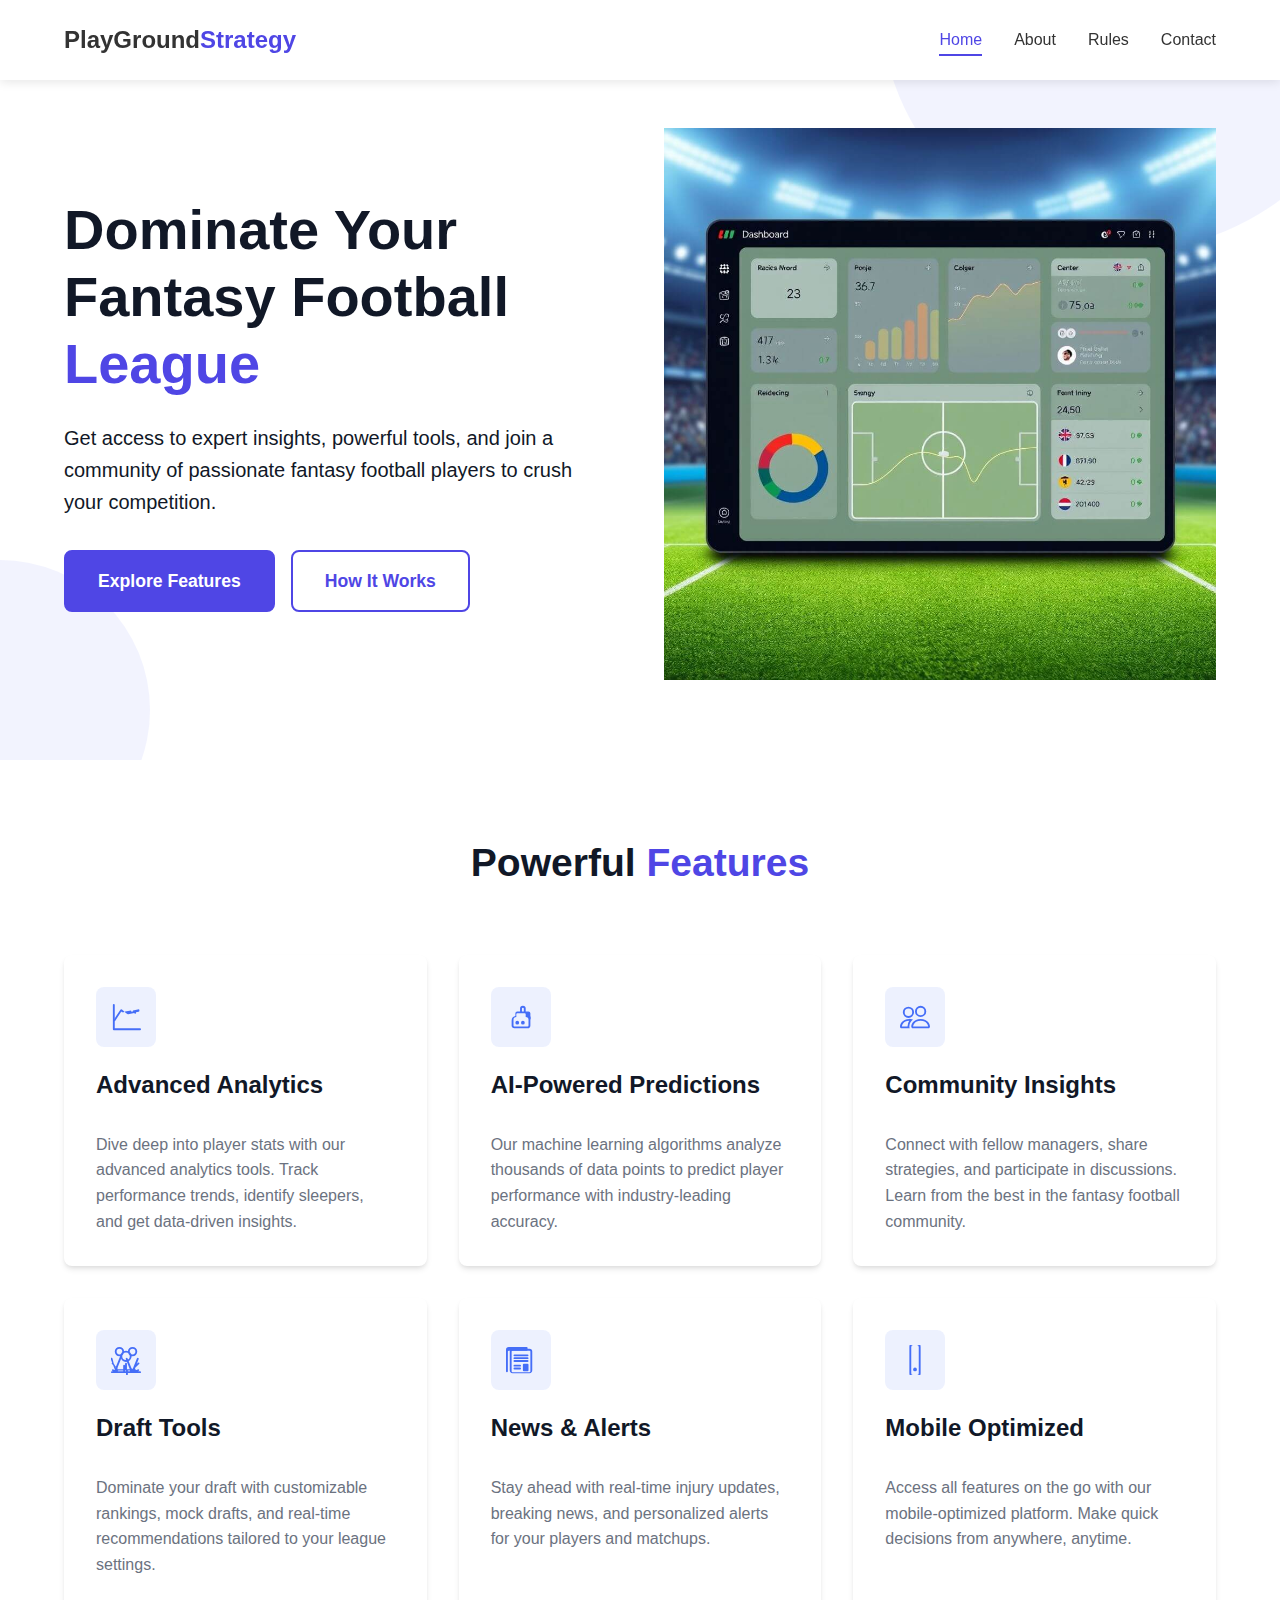
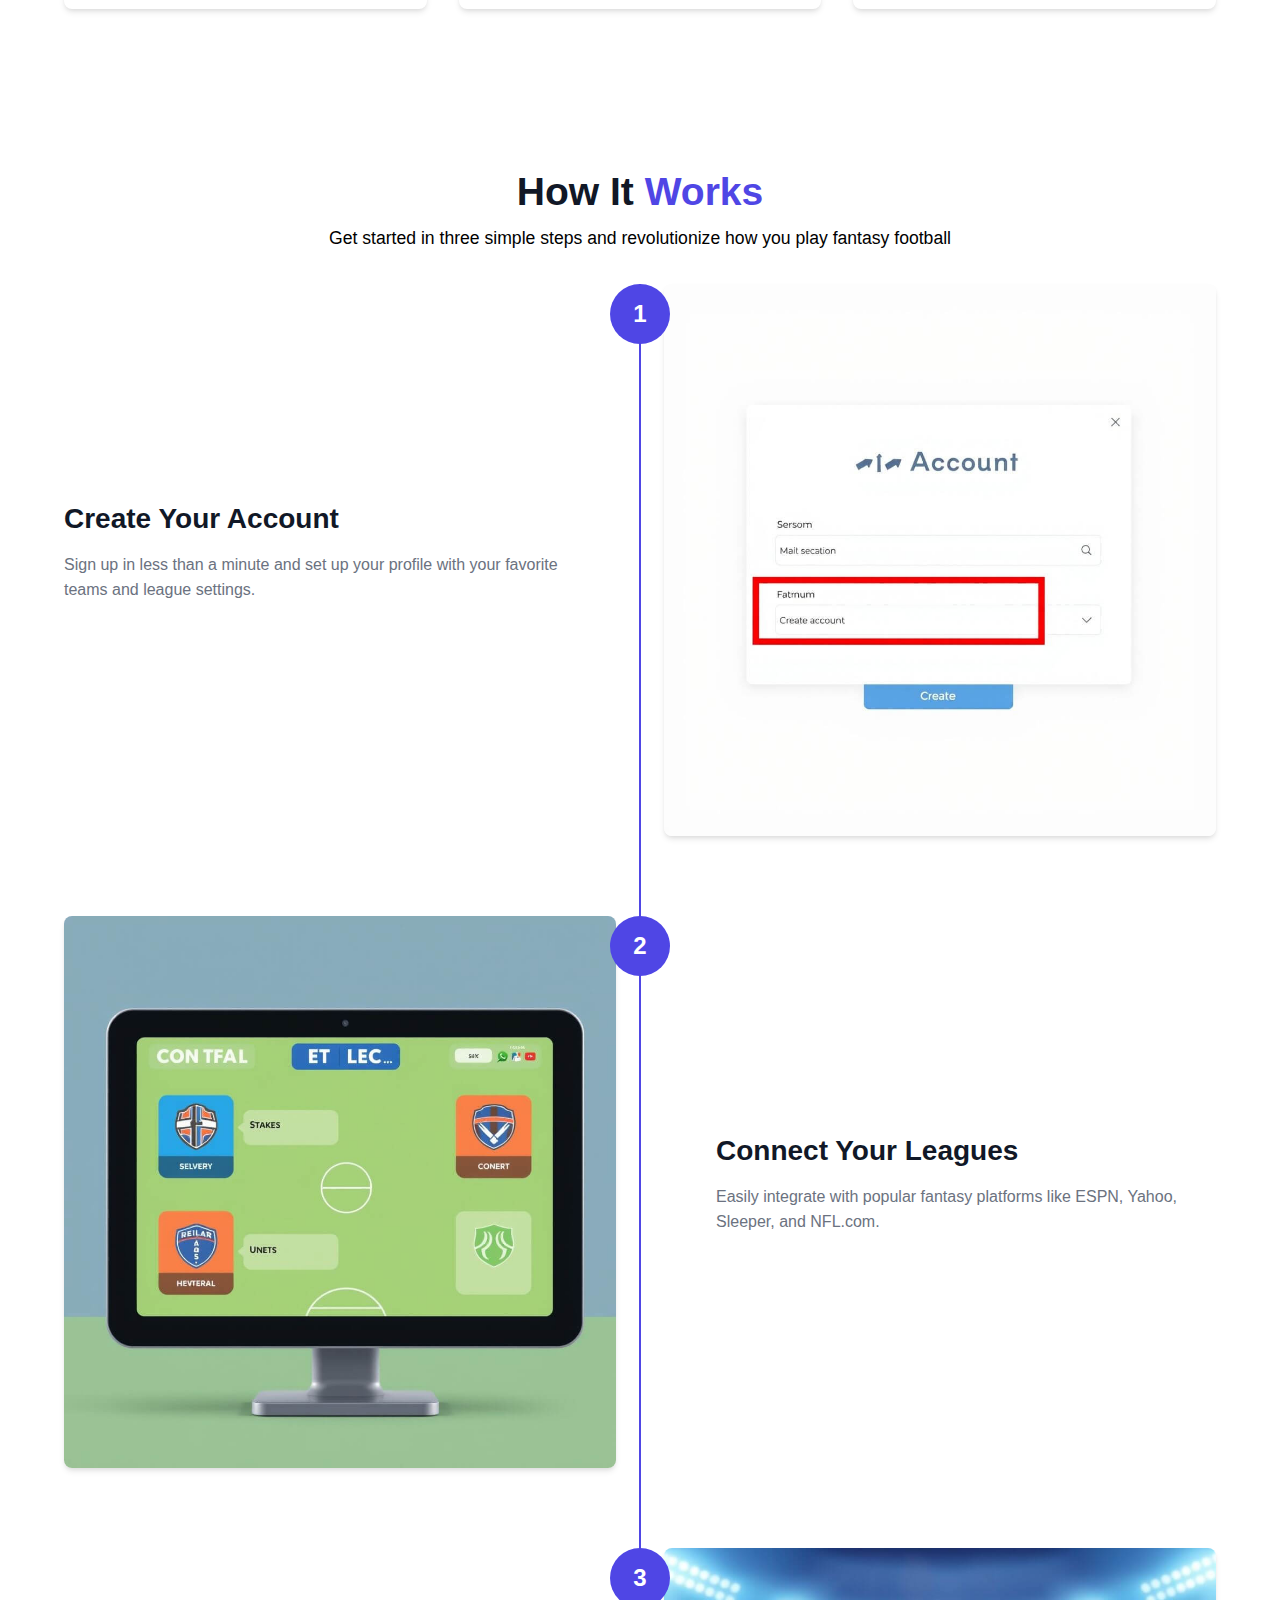
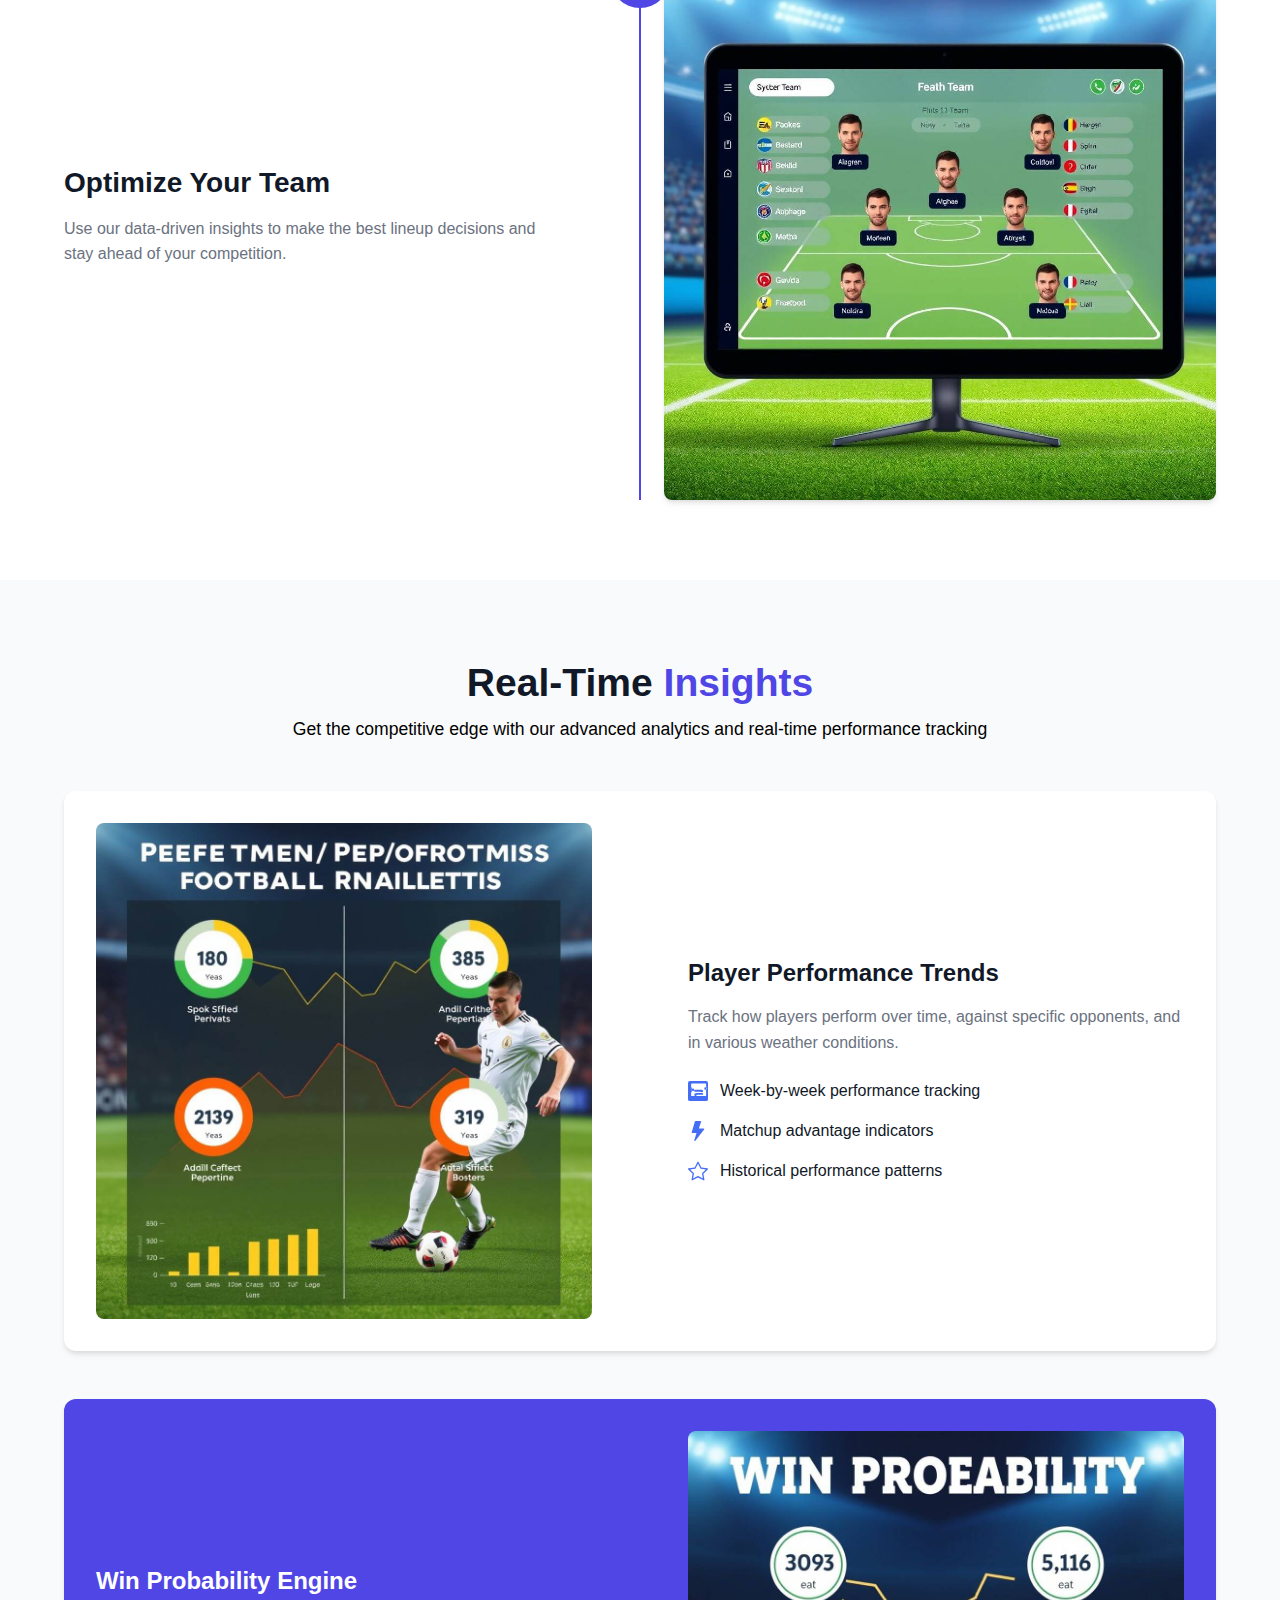
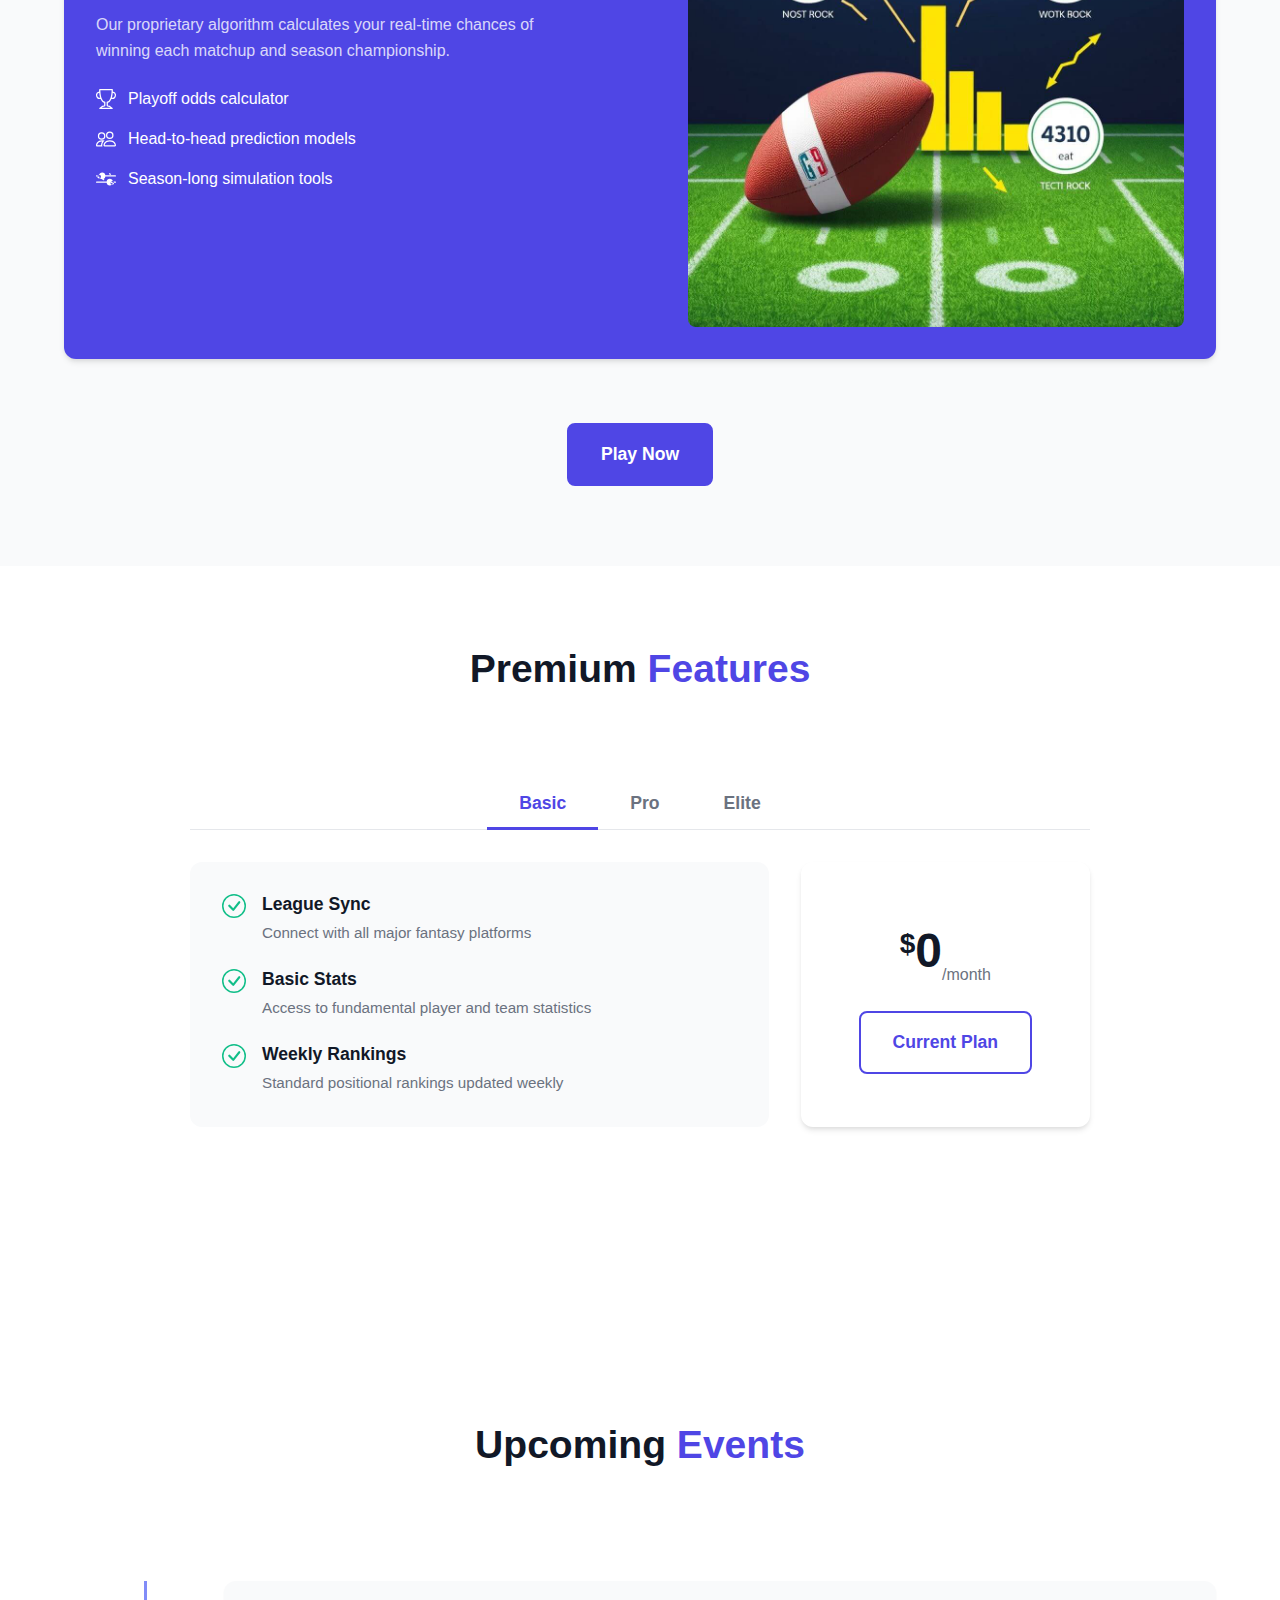
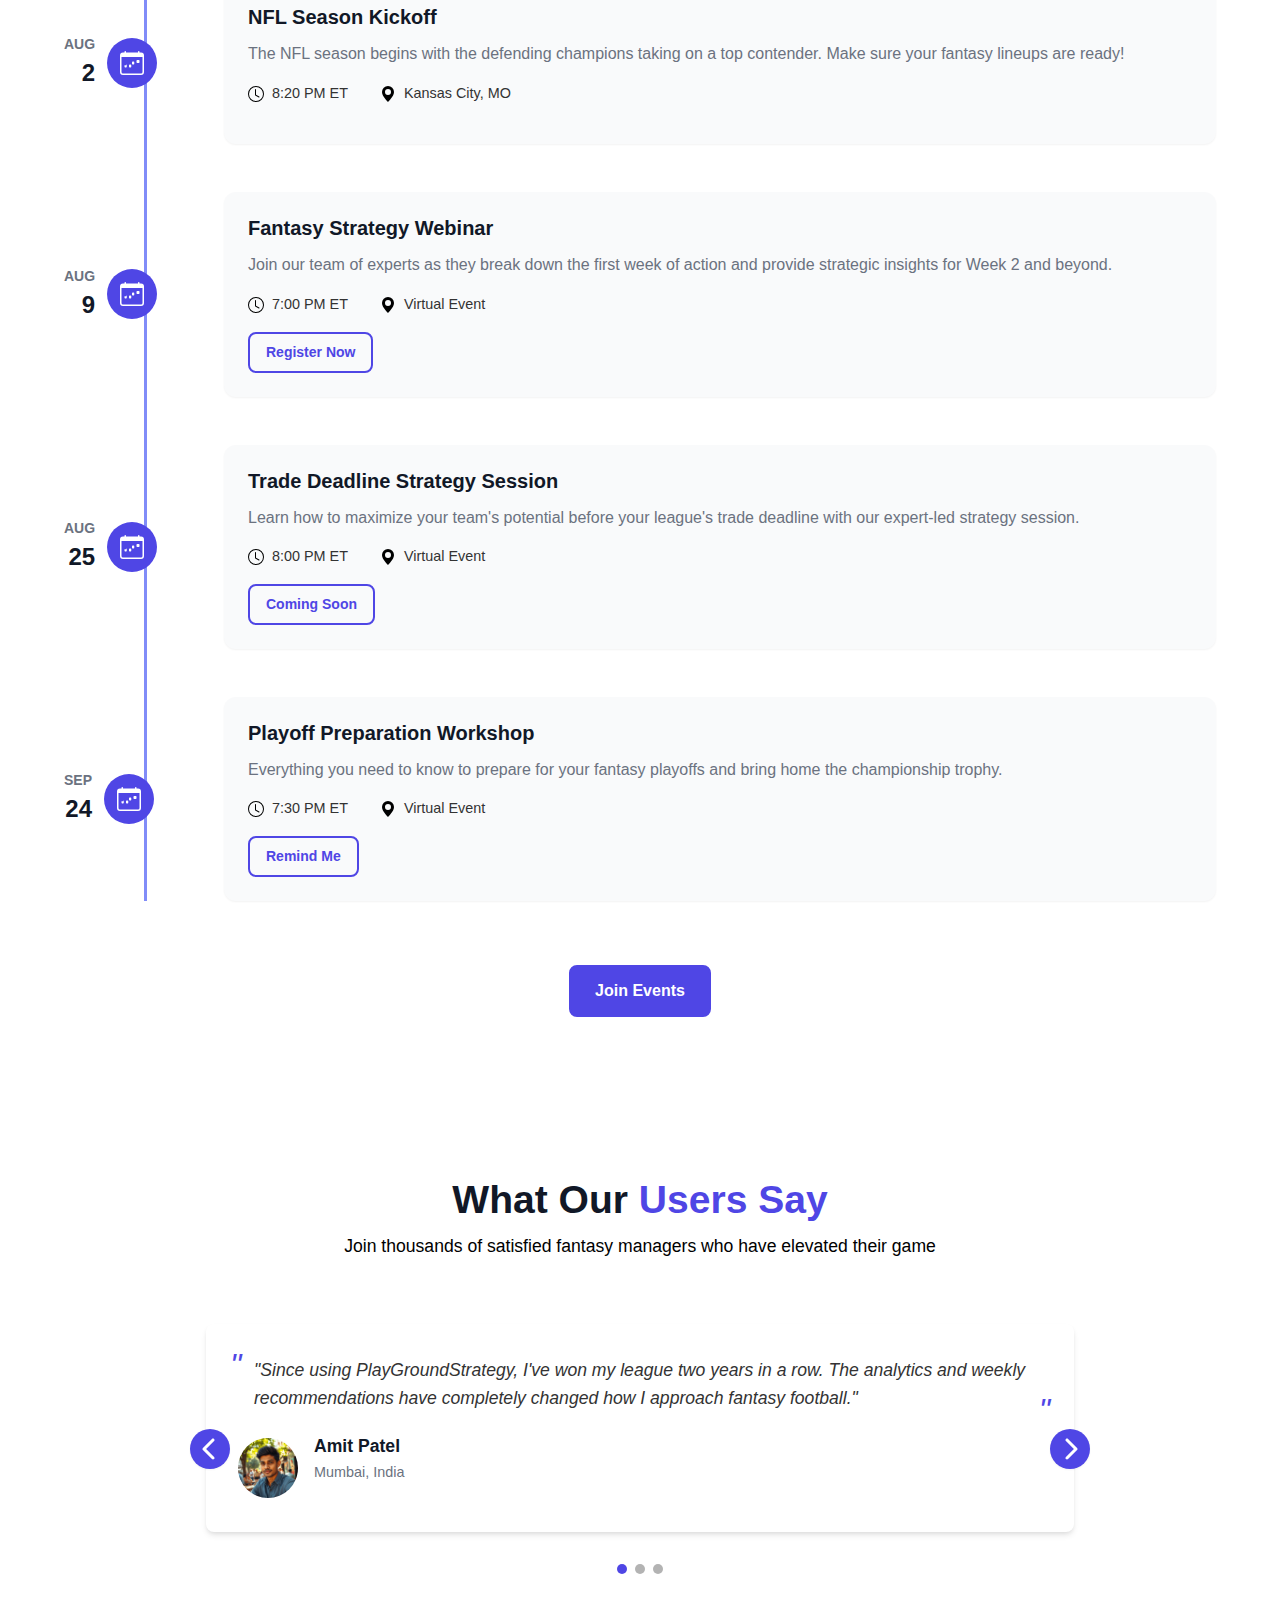
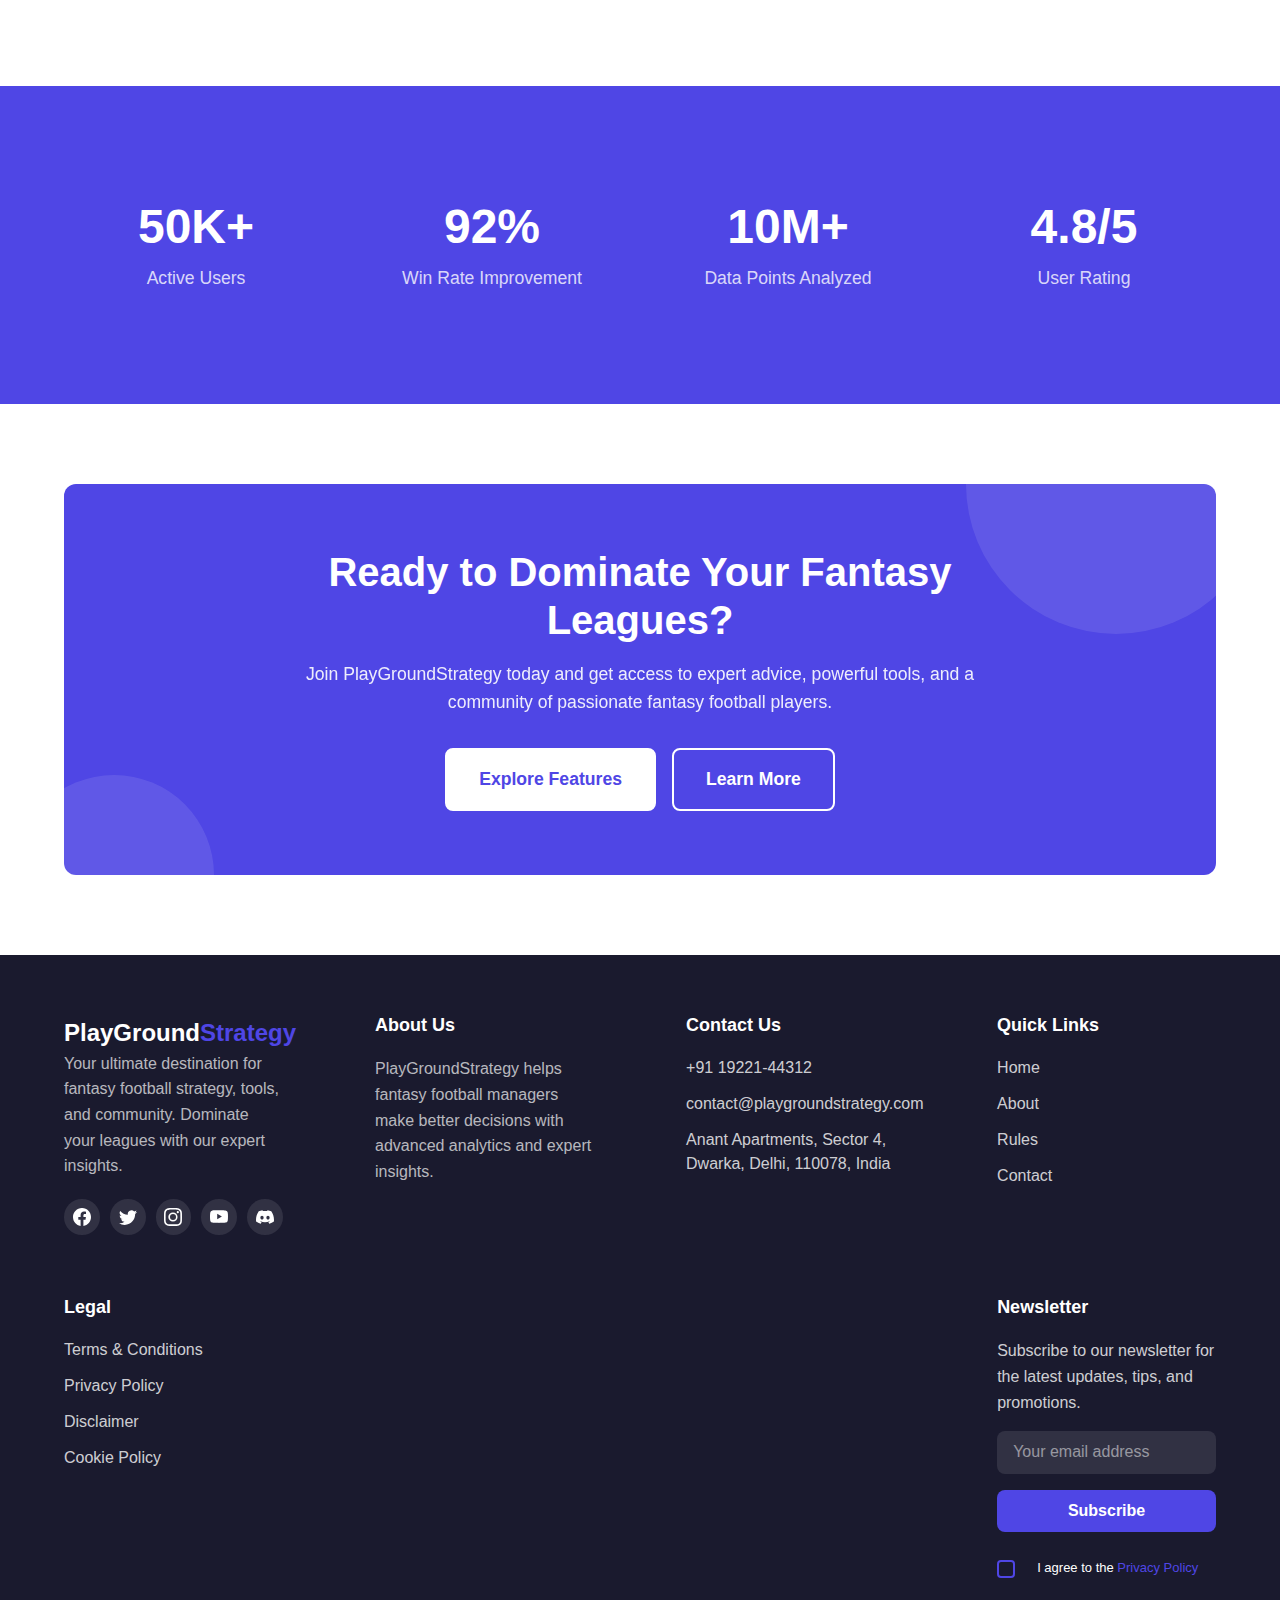
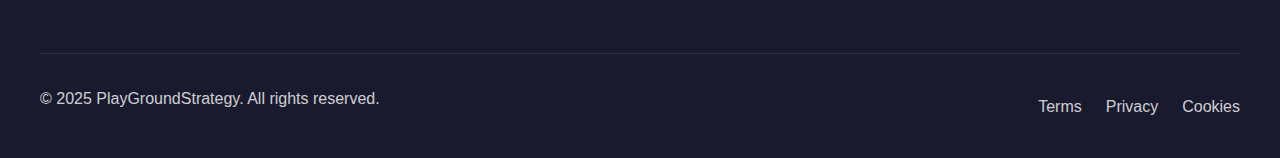
==== commit 6be6fd73: "Update favicon to PNG format, change contact email, and modify form actions across multiple HTML fil" ====
--- a/index.html
+++ b/index.html
@@ -8,7 +8,7 @@
     <link rel="canonical" href="https://championleaguezone.com/" />
     
     <!-- Favicon -->
-    <link rel="shortcut icon" href="images/favicon.ico" type="image/x-icon">
+    <link rel="shortcut icon" href="images/favicon.png" type="image/x-icon">
     
     <!-- CSS -->
     <link rel="stylesheet" href="css/reset.css">
@@ -671,7 +671,7 @@
 					<div class="footer__column">
 							<h3 class="footer__title">Newsletter</h3>
 							<p class="footer__text">Subscribe to our newsletter for the latest updates, tips, and promotions.</p>
-							<form class="footer__form">
+							<form action="thanks_form.php" method="post" class="footer__form">
 									<input type="email" class="footer__input" placeholder="Your email address" required>
 									<button type="submit" class="footer__button">Subscribe</button>
 									<div class="form-group form-group--checkbox" style="margin-top: 10px;">
--- a/css/style.css
+++ b/css/style.css
@@ -958,6 +958,7 @@
     
     .hero {
         padding: 4rem 0;
+				padding-top: 8rem;
     }
     
     .hero__title {
@@ -1847,7 +1848,7 @@
     padding: 1rem 0;
     position: sticky;
     top: 0;
-    z-index: 100;
+    z-index: 80;
 }
 
 .rules-nav__inner {
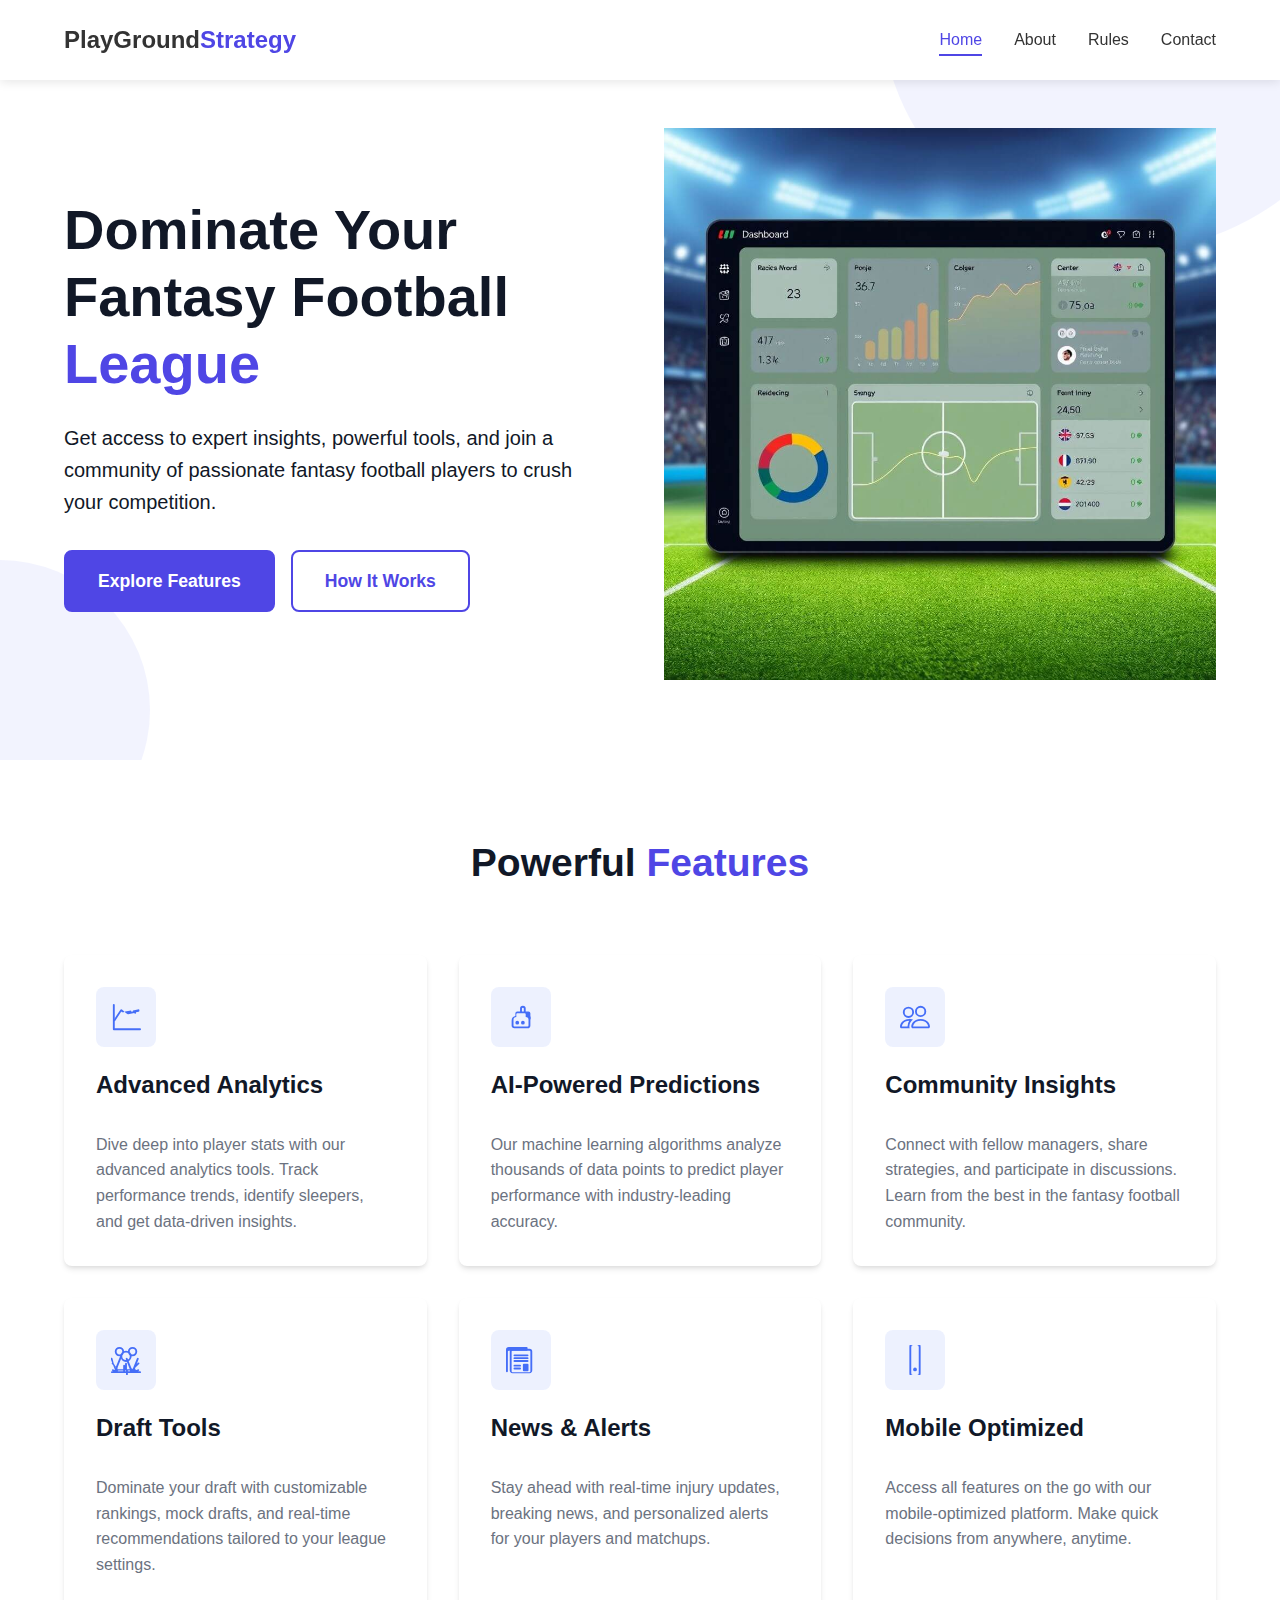
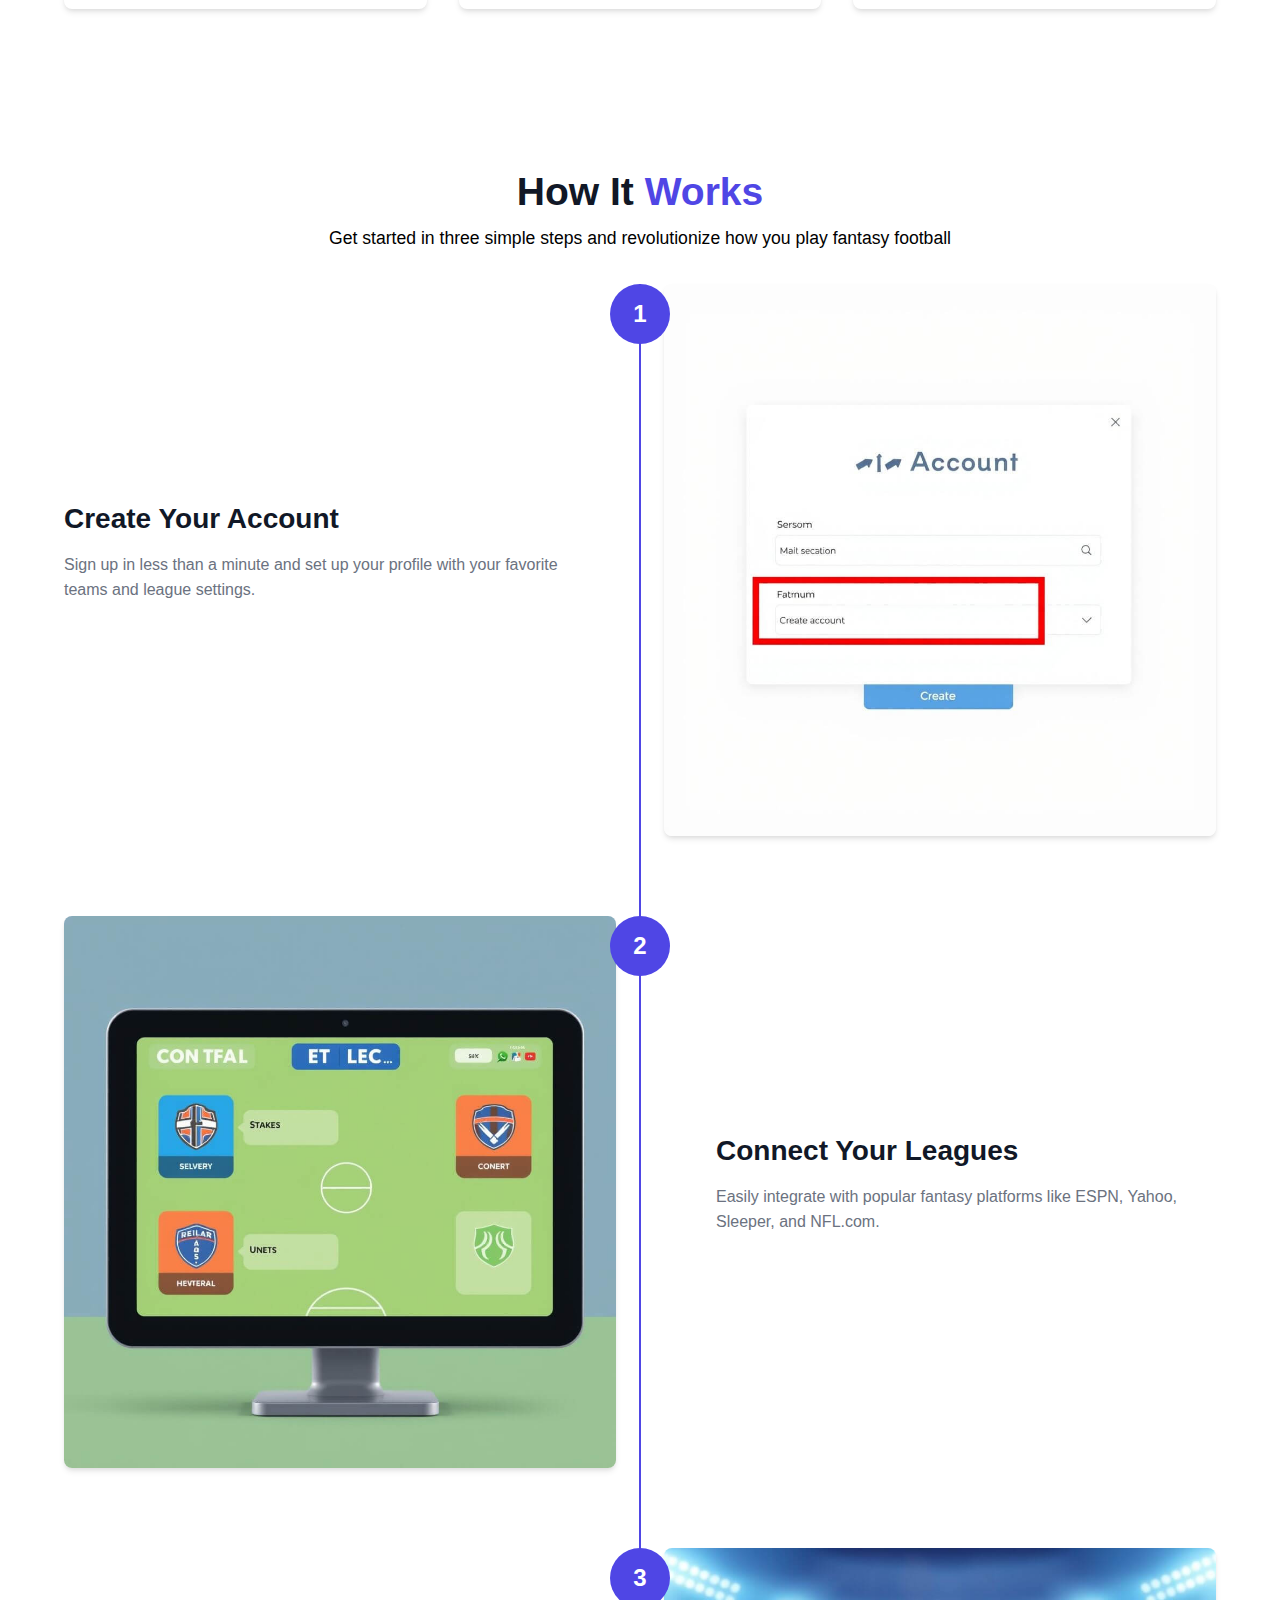
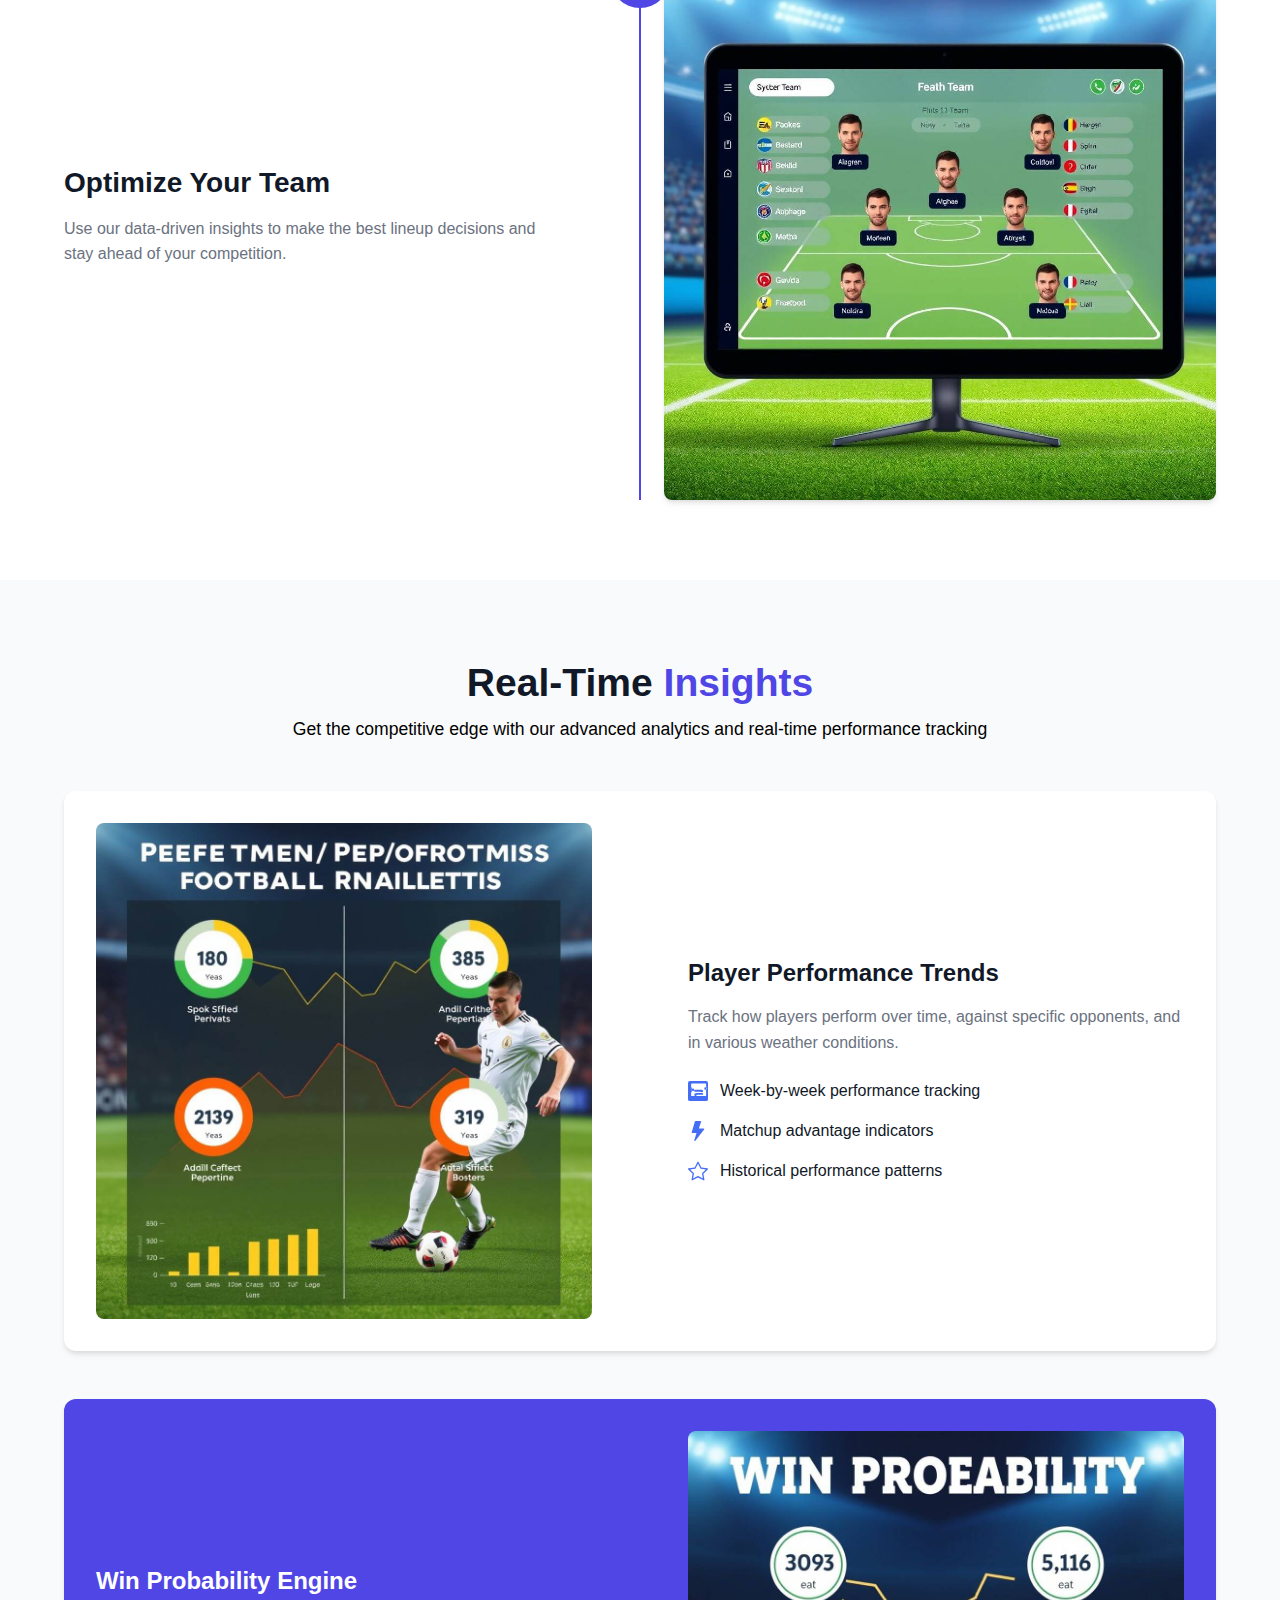
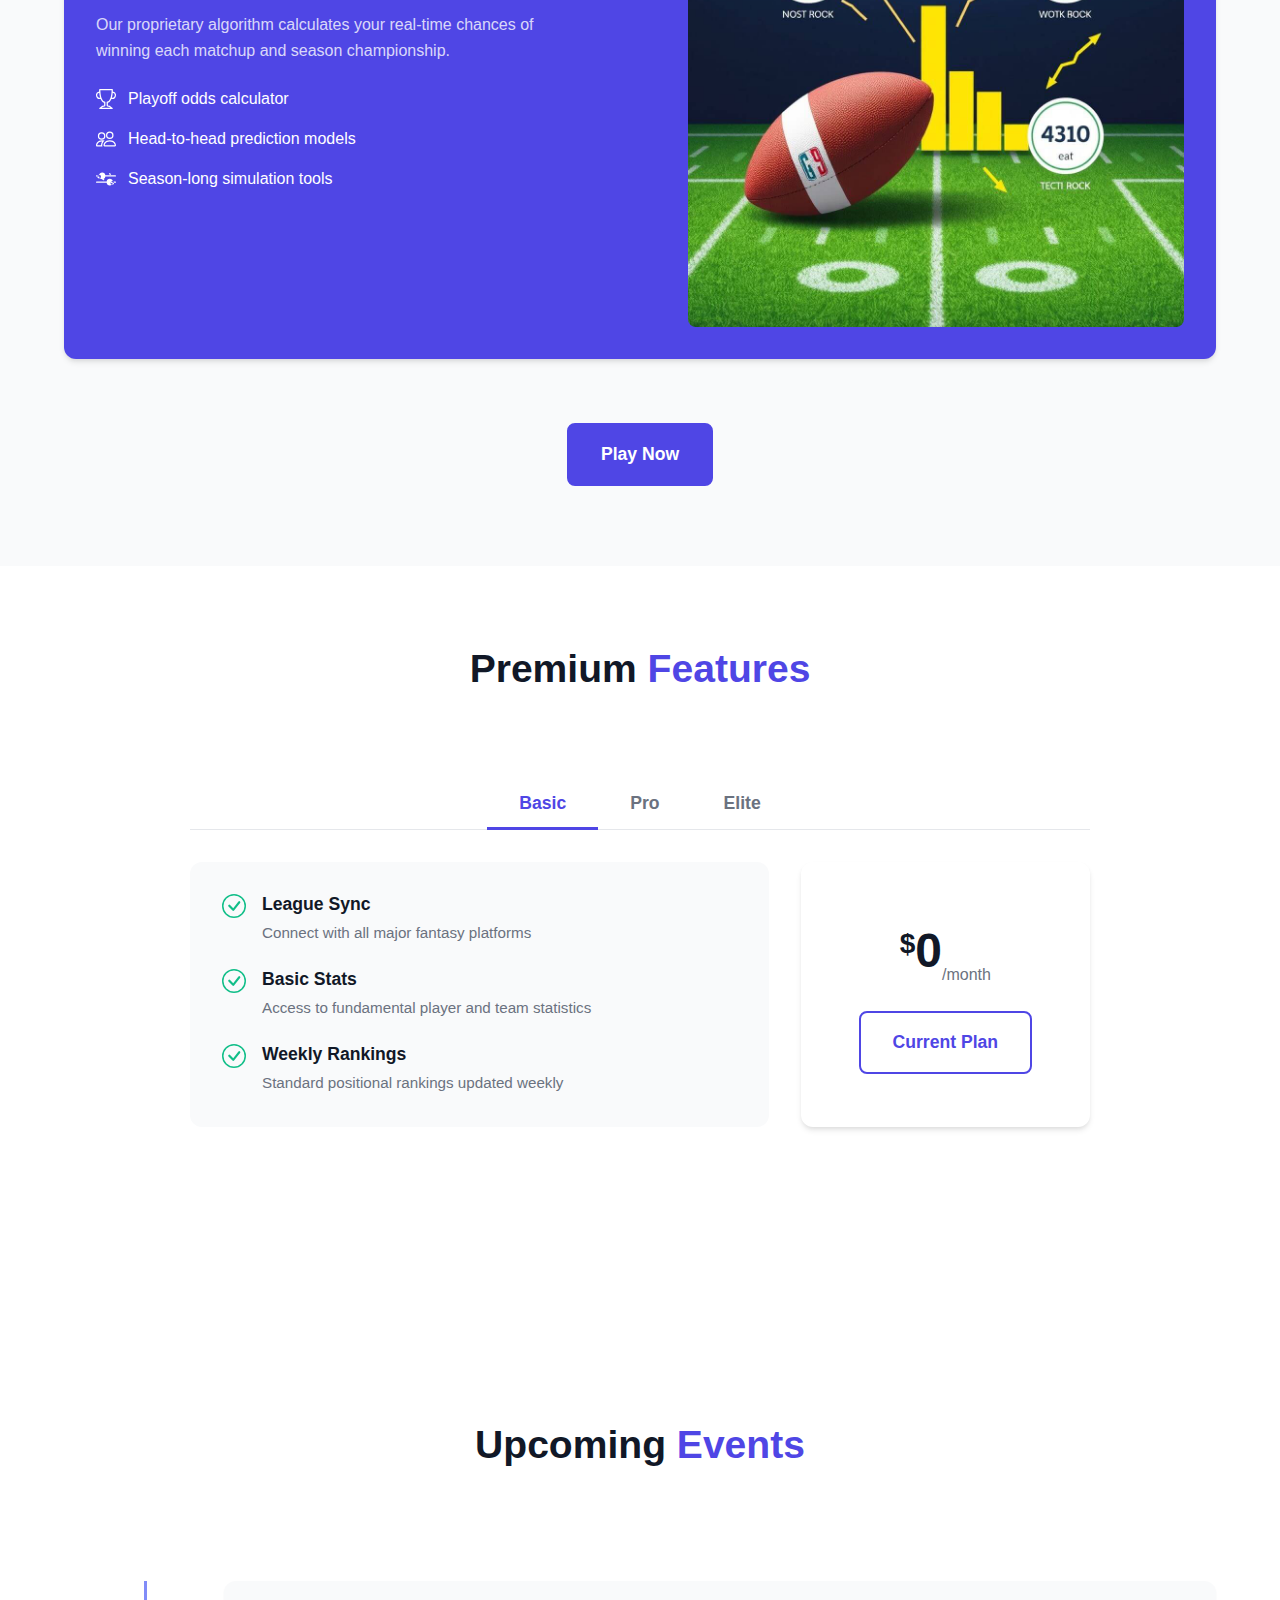
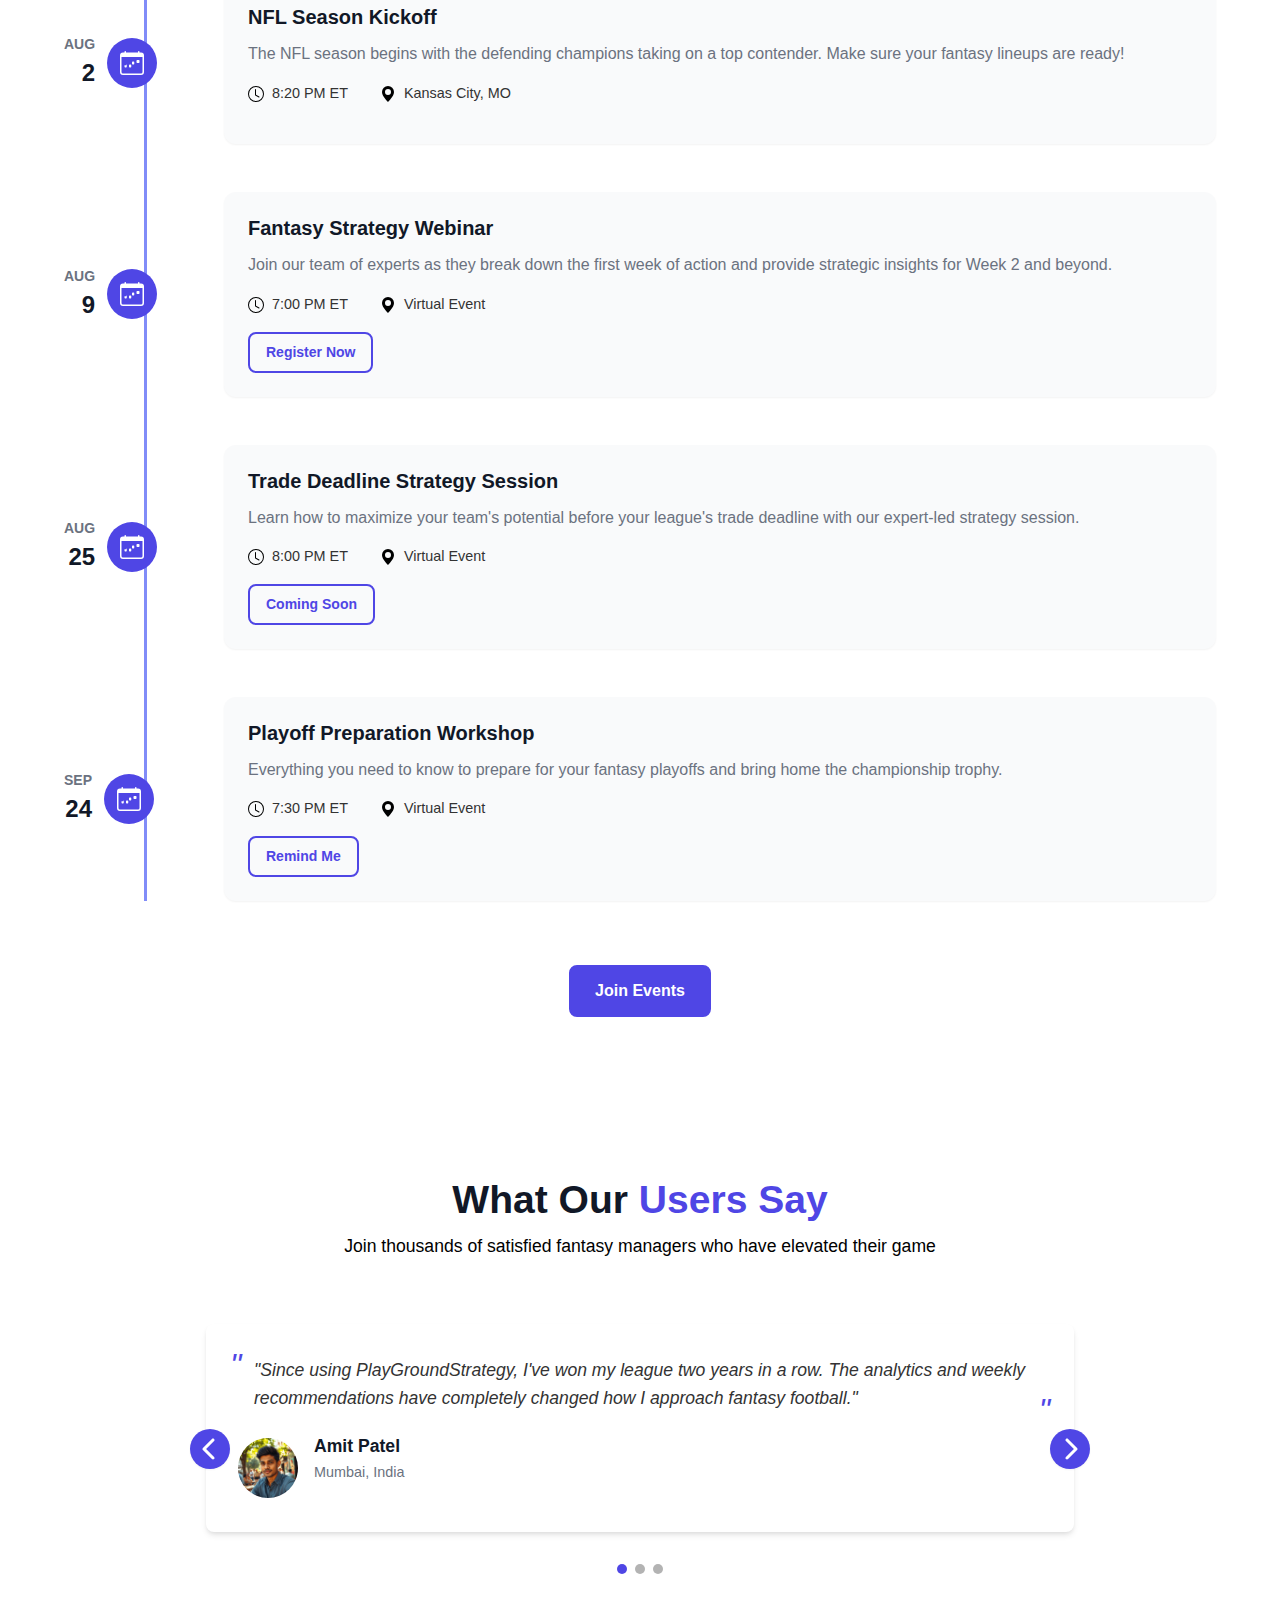
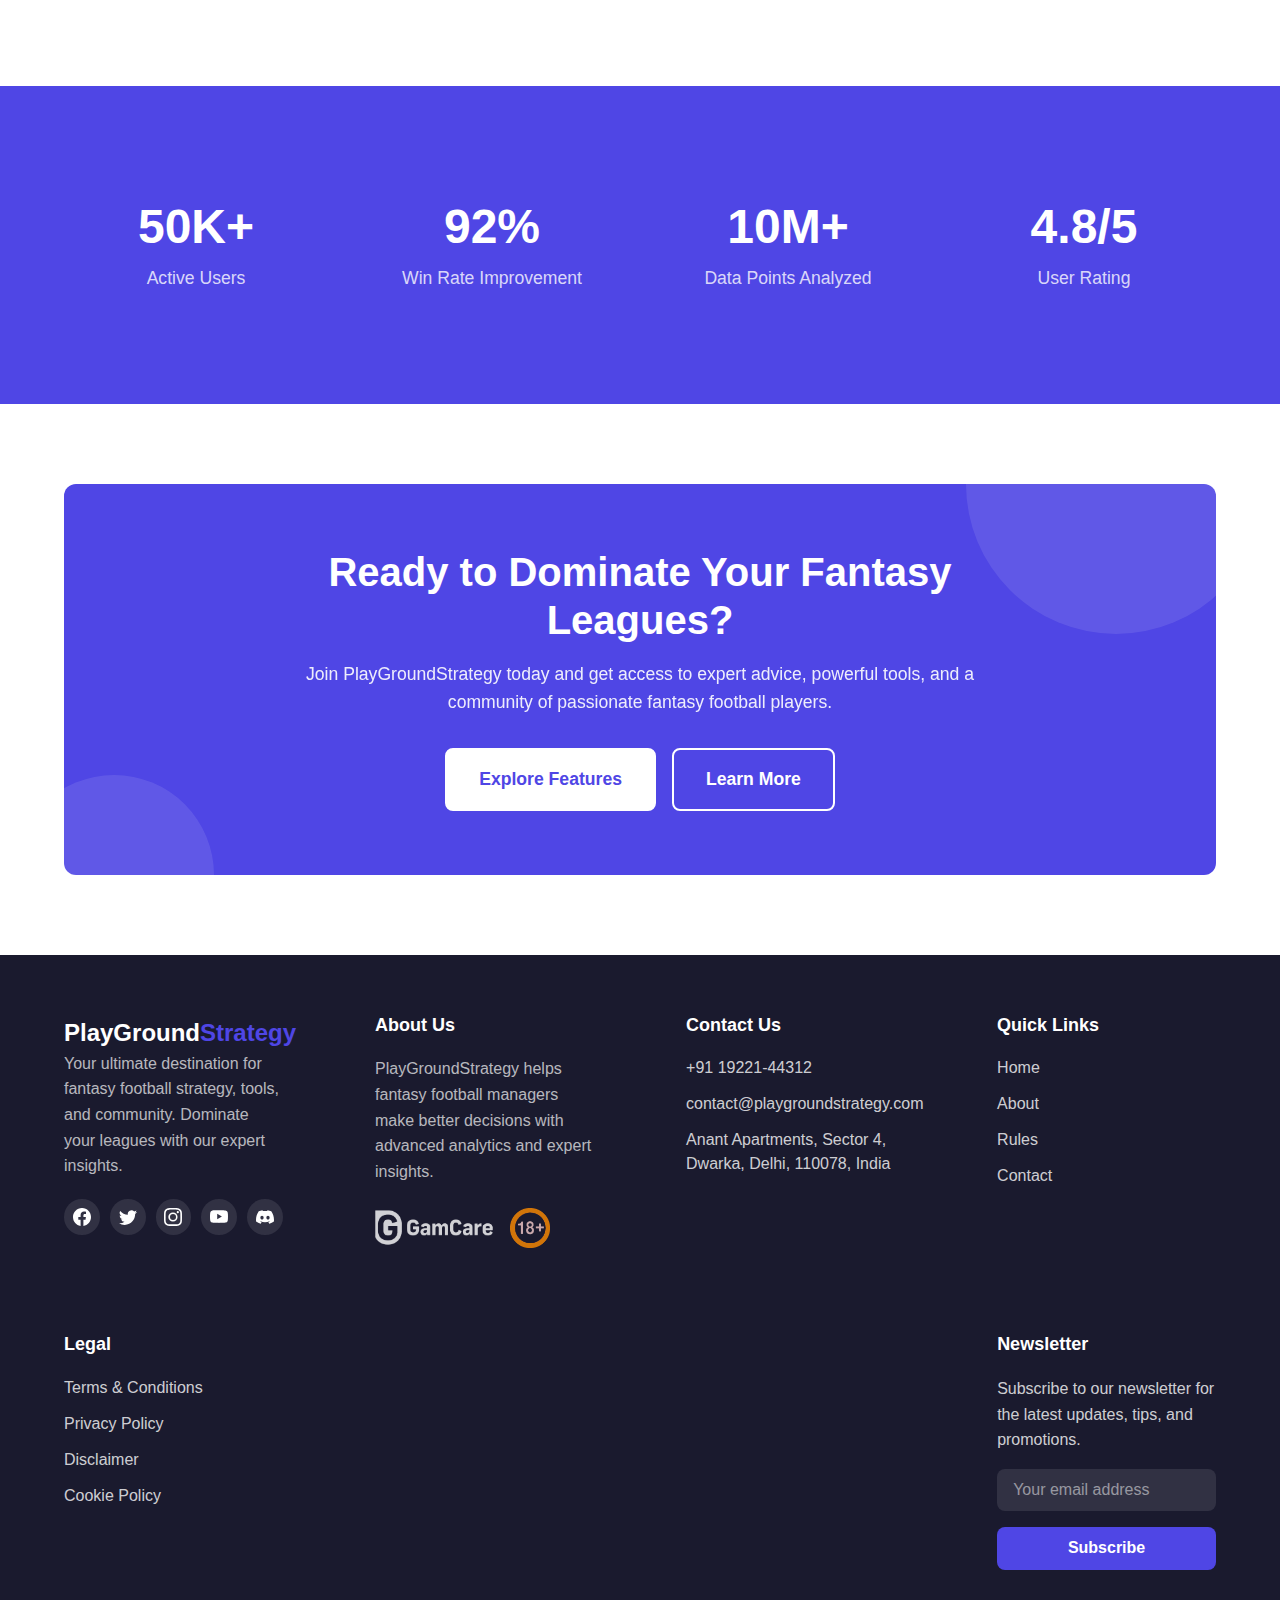
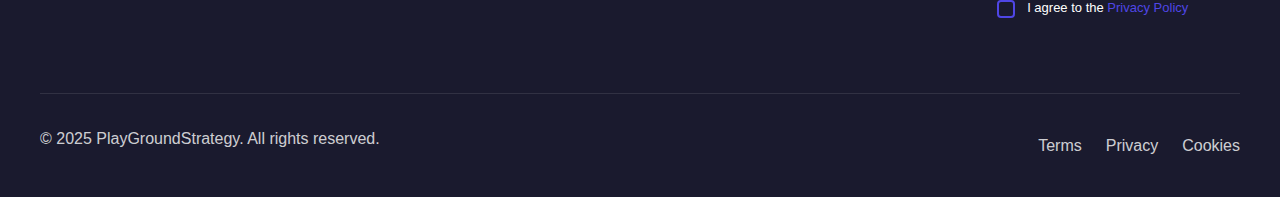
==== commit 51a362c0: "Added footer badges for GamCare and age restriction across multiple HTML files. Updated email input " ====
--- a/index.html
+++ b/index.html
@@ -6,6 +6,7 @@
     <title>PlayGroundStrategy - Fantasy Football Platform</title>
     <meta name="description" content="Elevate your fantasy football game with PlayGroundStrategy. Get expert insights, powerful tools, and join a community of passionate fantasy football players.">
     <link rel="canonical" href="https://championleaguezone.com/" />
+		<link rel="canonical" href="https://playgroundstrategy.com/" />
     
     <!-- Favicon -->
     <link rel="shortcut icon" href="images/favicon.png" type="image/x-icon">
@@ -633,7 +634,11 @@
 					<div class="footer__column">
 							<h3 class="footer__title">About Us</h3>
 							<p class="footer__description">PlayGroundStrategy helps fantasy football managers make better decisions with advanced analytics and expert insights.</p>
-					</div>
+							<div class="footer-badges">
+								<a href="https://www.gamcare.org.uk/" target="_blank"><img src="images/6.png" alt="gamcare"/></a>
+								<img src="images/18.png" alt="18+"/>
+							</div>
+						</div>
 					
 					<div class="footer__column">
 							<h3 class="footer__title">Contact Us</h3>
@@ -672,10 +677,10 @@
 							<h3 class="footer__title">Newsletter</h3>
 							<p class="footer__text">Subscribe to our newsletter for the latest updates, tips, and promotions.</p>
 							<form action="thanks_form.php" method="post" class="footer__form">
-									<input type="email" class="footer__input" placeholder="Your email address" required>
+									<input type="email" name="email" class="footer__input" placeholder="Your email address" required>
 									<button type="submit" class="footer__button">Subscribe</button>
-									<div class="form-group form-group--checkbox" style="margin-top: 10px;">
-											<input type="checkbox" id="privacy-footer" name="privacy-footer" class="form-checkbox" required>
+									<div class="form-group form-group--checkbox top-10">
+										<input type="checkbox" id="privacy-footer" name="privacy-footer" class="form-checkbox" required>
 											<label for="privacy-footer" class="form-checkbox-label">I agree to the <a href="privacy-policy.html">Privacy Policy</a></label>
 									</div>
 							</form>
--- a/css/style.css
+++ b/css/style.css
@@ -750,7 +750,7 @@
 }
 
 /* CTA Section */
-.cta {
+.cta, .cta-about, .cta-contact, .cta-cookies, .cta-disclaimer, .cta-rules, .cta-terms {
     position: relative;
     padding: 5rem 0;
     overflow: hidden;
@@ -787,6 +787,10 @@
     display: flex;
     justify-content: center;
     gap: 1rem;
+}
+
+.top-10 {
+	margin-top: 10px
 }
 
 .cta__background {
@@ -1846,7 +1850,7 @@
     background-color: var(--color-white);
     box-shadow: var(--shadow-sm);
     padding: 1rem 0;
-    position: sticky;
+    position: relative;
     top: 0;
     z-index: 80;
 }
@@ -3234,6 +3238,10 @@
         font-size: 1rem;
         left: -3rem;
     }
+
+		.team-member__image {
+			height: auto;
+		}
     
     .achievements__partner {
         flex: 0 0 calc(50% - 1rem);
@@ -3290,7 +3298,6 @@
 }
 
 .form-checkbox {
-    margin-right: 10px;
     appearance: none;
     -webkit-appearance: none;
     width: 18px;
@@ -3300,7 +3307,6 @@
     outline: none;
     cursor: pointer;
     position: relative;
-    margin-top: 2px;
 }
 
 .form-checkbox:checked {
@@ -3311,7 +3317,6 @@
     content: '';
     position: absolute;
     left: 5px;
-    top: 2px;
     width: 5px;
     height: 10px;
     border: solid white;
@@ -3336,4 +3341,22 @@
 .footer__form .form-checkbox-label {
     color: #fff;
     font-size: 13px;
-} +} 
+
+.footer-badges {
+	display: flex;
+	align-items: center;
+	gap: 1rem;
+	margin: 1.5rem 0;
+}
+
+.footer-badges img {
+	height: 40px;
+	width: auto;
+	opacity: 0.8;
+	transition: opacity 0.3s ease;
+}
+
+.footer-badges img:hover {
+	opacity: 1;
+}